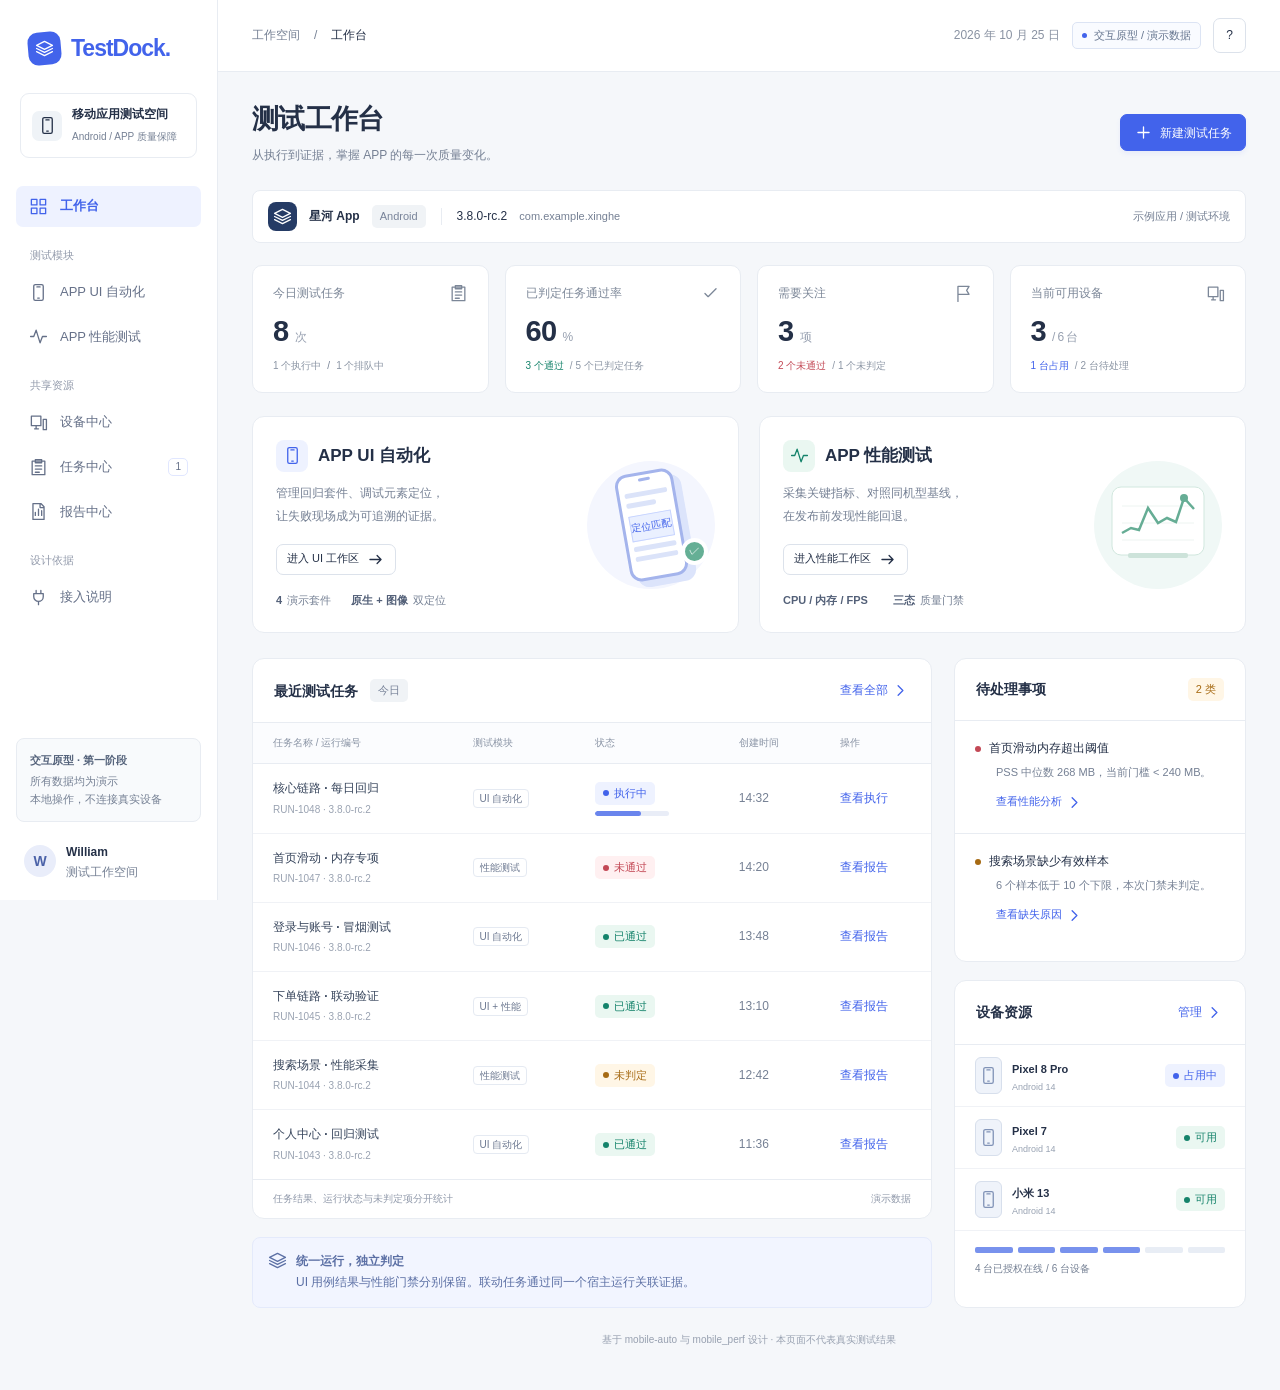
==== docs/platform-prototype/index.html @ ad43e13d "docs: docs/ 目录入库——接入指南/PRD/离线清单/验证记录随库交付 内网克隆此前看不到 docs/integration.md,README 引用断链;翻转 2026-10-24 的本地" ====
<!doctype html>
<html lang="zh-CN">
<head>
<meta charset="UTF-8">
<meta name="viewport" content="width=device-width, initial-scale=1">
<meta name="color-scheme" content="light">
<title>TestDock · APP 测试工作台</title>
<style>
:root{--bg:#f5f7fa;--paper:#fff;--ink:#243047;--muted:#758094;--line:#e8ecf2;--blue:#4263eb;--blue-light:#eef2ff;--green:#15836b;--green-light:#eaf7f1;--amber:#a66a13;--amber-light:#fff6e6;--red:#c34855;--red-light:#fff0f1;--radius:12px;--side:218px}
*{box-sizing:border-box}body{margin:0;background:var(--bg);color:var(--ink);font:14px/1.6 "Segoe UI","Microsoft YaHei",sans-serif;-webkit-font-smoothing:antialiased}button,input,select,textarea{font:inherit}button,a,input,select{touch-action:manipulation}button{cursor:pointer}button:disabled{cursor:not-allowed;opacity:.45}button,a,input,select,textarea{outline-offset:3px}button:focus-visible,a:focus-visible,input:focus-visible,select:focus-visible,textarea:focus-visible{outline:3px solid #93a6ff}button{color:inherit}a{color:var(--blue);text-decoration:none}a:hover{text-decoration:underline}h1,h2,h3,h4,p{margin:0}h1{font-size:27px;line-height:1.4;font-weight:650;letter-spacing:-.7px}h2{font-size:17px;font-weight:650}h3{font-size:15px;font-weight:650}small,.small{font-size:12px}.muted{color:var(--muted)}.mono,code,pre{font-family:Consolas,"Cascadia Code",monospace}.mono{font-size:12px}svg{flex-shrink:0;vertical-align:middle}.icon{width:19px;height:19px;fill:none;stroke:currentColor;stroke-width:1.65;stroke-linecap:round;stroke-linejoin:round}.flex{display:flex;align-items:center;gap:12px}.between{display:flex;align-items:center;justify-content:space-between;gap:16px}.stack{display:grid;gap:18px}.grow{flex:1;min-width:0}.nowrap{white-space:nowrap}.wrap{flex-wrap:wrap}.mb{margin-bottom:20px}.mt{margin-top:20px}.hidden{display:none!important}.text-blue{color:var(--blue)}.text-green{color:var(--green)}.text-red{color:var(--red)}.text-amber{color:var(--amber)}
.sidebar{position:fixed;inset:0 auto 0 0;width:var(--side);background:#fff;border-right:1px solid var(--line);display:flex;flex-direction:column;padding:30px 16px 18px;z-index:20}.brand{display:flex;align-items:center;gap:10px;padding:0 12px 26px;font-size:23px;font-weight:750;letter-spacing:-1px}.brand-mark{width:33px;height:33px;background:var(--blue);border-radius:10px;color:#fff;display:grid;place-items:center;transform:rotate(-5deg)}.brand-mark svg{transform:rotate(5deg)}.workspace{border:1px solid var(--line);border-radius:9px;padding:11px;margin:0 4px 28px;display:flex;gap:10px;align-items:center}.workspace-icon{width:30px;height:30px;border-radius:7px;background:#eff3f7;display:grid;place-items:center}.workspace strong{font-size:12px;display:block}.workspace small{font-size:10px;color:var(--muted)}.nav-label{padding:0 14px;margin:20px 0 7px;color:#929aab;font-size:11px}.nav-link{width:100%;padding:10px 13px;border:0;background:none;text-decoration:none;display:flex;align-items:center;gap:12px;border-radius:7px;margin-bottom:4px;color:#657088;font-size:13px;text-align:left}.nav-link:hover{background:#f5f7fb;text-decoration:none}.nav-link.active{color:var(--blue);background:var(--blue-light);font-weight:650}.nav-link .nav-count{margin-left:auto;background:white;border:1px solid #e1e7ff;border-radius:5px;padding:0 6px;font-size:10px}.sidebar-foot{margin-top:auto;padding-top:24px}.scope-note{padding:13px;background:#f8fafc;border:1px solid var(--line);border-radius:8px;font-size:11px;color:var(--muted)}.scope-note strong{display:block;color:#56647c;margin-bottom:4px}.profile{display:flex;gap:10px;align-items:center;padding:18px 8px 0}.avatar{width:32px;height:32px;border-radius:50%;background:#e9edfa;display:grid;place-items:center;color:#4b62a8;font-weight:600}.profile strong{font-size:12px}
.app{margin-left:var(--side)}.topbar{height:72px;background:rgba(255,255,255,.97);border-bottom:1px solid var(--line);display:flex;align-items:center;justify-content:space-between;padding:0 34px;gap:16px}.breadcrumb{font-size:12px;display:flex;align-items:center;gap:14px;color:var(--muted)}.breadcrumb strong{color:var(--ink);font-weight:500}.prototype-tag{display:inline-flex;align-items:center;gap:7px;border:1px solid #dce4f4;color:#65758f;background:#f9fbff;border-radius:5px;padding:4px 9px;font-size:11px;white-space:nowrap}.prototype-tag i{height:5px;width:5px;background:var(--blue);border-radius:50%}.topbar-date{font-size:12px;color:#8992a2}.main{max-width:1630px;margin:auto;padding:29px 34px 42px}.page-heading{margin-bottom:25px;display:flex;align-items:center;justify-content:space-between;gap:20px}.page-heading p{color:var(--muted);font-size:12px;margin-top:7px}.btn{border:1px solid #dce2eb;background:#fff;border-radius:7px;padding:8px 13px;display:inline-flex;align-items:center;justify-content:center;gap:7px;line-height:1.4;font-size:12px;min-height:35px;white-space:nowrap}.btn:hover:not(:disabled){border-color:#a7b6d0;background:#fafbfe}.btn.primary{background:var(--blue);color:#fff;border-color:var(--blue);box-shadow:0 3px 5px #4263eb12}.btn.primary:hover{background:#3455d8}.btn.soft{background:var(--blue-light);border-color:transparent;color:var(--blue)}.btn.danger{color:var(--red);border-color:#efc9ce}.btn.small{padding:5px 10px;min-height:29px;font-size:11px}.btn.icon-only{width:33px;padding:6px}.link-btn{background:none;border:0;padding:3px 0;color:var(--blue);font-size:12px;cursor:pointer}.link-btn:hover{text-decoration:underline}.panel{background:white;border:1px solid var(--line);border-radius:var(--radius);min-width:0}.panel-pad{padding:22px}.panel-head{padding:19px 21px;display:flex;align-items:center;justify-content:space-between;gap:14px;border-bottom:1px solid var(--line)}.panel-head h2{font-size:14px}.badge{display:inline-flex;align-items:center;gap:5px;padding:3px 8px;border-radius:5px;white-space:nowrap;font-size:11px;line-height:1.55;font-weight:500}.badge.green{background:var(--green-light);color:var(--green)}.badge.red{background:var(--red-light);color:var(--red)}.badge.blue{background:var(--blue-light);color:var(--blue)}.badge.amber{background:var(--amber-light);color:var(--amber)}.badge.gray{background:#f0f3f6;color:#788399}.dot{height:6px;width:6px;border-radius:50%;background:currentColor;display:inline-block}.context-strip{display:flex;align-items:center;gap:12px;padding:11px 15px;background:white;border:1px solid var(--line);border-radius:8px;margin-bottom:22px;font-size:12px}.app-icon{width:29px;height:29px;border-radius:8px;background:#253b65;color:#fff;display:grid;place-items:center}.divider{height:17px;width:1px;background:var(--line);margin:0 3px}.context-strip .muted{font-size:11px}.stats{display:grid;grid-template-columns:repeat(4,1fr);gap:16px;margin-bottom:23px}.stat{padding:18px 20px;background:white;border:1px solid var(--line);border-radius:10px}.stat-label{font-size:12px;color:#7c8798;display:flex;align-items:center;justify-content:space-between;gap:10px}.stat-number{font-size:29px;font-weight:650;letter-spacing:-.6px;line-height:1.2;margin:11px 0 9px;font-variant-numeric:tabular-nums}.stat-number span{font-size:12px;font-weight:400;color:#97a0b0;margin-left:6px}.stat-foot{font-size:10px;color:#8b95a4;display:flex;align-items:center;gap:6px}.modules{display:grid;grid-template-columns:1fr 1fr;gap:20px;margin-bottom:25px}.module{padding:23px;display:flex;align-items:center;position:relative;overflow:hidden;gap:20px}.module-copy{flex:1;min-width:0}.module-title{display:flex;align-items:center;gap:10px;margin-bottom:10px}.module-title h2{font-size:17px}.module-title .module-icon{display:grid;place-items:center;width:32px;height:32px;border-radius:8px;color:var(--blue);background:var(--blue-light)}.module.perf .module-icon{color:var(--green);background:var(--green-light)}.module p{font-size:12px;color:var(--muted);line-height:1.9;margin-bottom:16px;max-width:290px}.module-facts{display:flex;align-items:center;gap:20px;font-size:11px;color:var(--muted);margin-top:17px}.module-facts b{font-weight:600;color:#536078;margin-right:5px}.module-visual{width:128px;height:128px;position:relative;background:#f4f6fe;border-radius:50%;display:grid;place-items:center;flex-shrink:0}.perf .module-visual{background:#f0f8f6}.mini-phone{width:59px;height:108px;background:#fff;border:3px solid #a4b4ec;border-radius:12px;padding:11px 5px 5px;transform:rotate(-10deg);position:relative;box-shadow:7px 7px 0 #dce4fb}.mini-phone:before{content:"";position:absolute;top:3px;left:21px;width:12px;height:3px;border-radius:2px;background:#a4b4ec}.mini-line{height:5px;background:#dbe3f9;margin:5px 0;border-radius:2px}.mini-block{height:26px;background:#eaf0ff;border:1px solid #c7d4ff;margin-top:8px;display:grid;place-items:center;color:var(--blue);font-size:10px}.visual-check{position:absolute;right:7px;bottom:24px;width:27px;height:27px;border:4px solid #fff;border-radius:50%;background:#65af95;color:white;font-size:11px;display:grid;place-items:center}.content-grid{display:grid;grid-template-columns:minmax(0,1fr) 292px;gap:22px}.task-table{width:100%;border-collapse:collapse;font-size:12px}.table-wrap{overflow-x:auto}.task-table th{text-align:left;color:#8a94a5;font-size:10px;font-weight:500;background:#fbfcfe;padding:12px 20px;border-bottom:1px solid var(--line);white-space:nowrap}.task-table td{padding:15px 20px;border-bottom:1px solid #f0f2f6;white-space:nowrap}.task-table tr:last-child td{border-bottom:0}.task-table tbody tr:hover{background:#fafbff}.task-name{font-size:12px;color:#36445b;font-weight:550;text-align:left;background:none;border:0;padding:0;cursor:pointer}.task-name:hover{color:var(--blue)}.task-sub{font-size:10px;color:#99a2b1;margin-top:3px}.module-pill{font-size:10px;color:#6c7890;border:1px solid #e5eaf2;padding:3px 6px;border-radius:4px;background:#fff}.table-footer{padding:11px 20px;border-top:1px solid var(--line);color:#9099aa;font-size:10px;display:flex;justify-content:space-between;align-items:center}.notice{padding:13px 15px;border-radius:8px;background:var(--amber-light);color:#87621f;font-size:12px;line-height:1.8;border:1px solid #f2e7cd;display:flex;gap:9px;align-items:flex-start}.notice.blue{background:#f2f5ff;color:#5c70a5;border-color:#e4eafb}.notice.green{background:var(--green-light);color:var(--green);border-color:#d8eee3}.notice.red{background:var(--red-light);color:var(--red);border-color:#f6d7dc}.attention{padding:18px 20px}.attention+.attention{border-top:1px solid var(--line)}.attention-title{font-size:12px;font-weight:550;display:flex;align-items:center;gap:8px;margin-bottom:5px}.attention p{font-size:11px;color:var(--muted);line-height:1.8;padding-left:21px}.attention .link-btn{margin-left:21px;font-size:11px;margin-top:7px}.device-row{display:flex;align-items:center;gap:10px;padding:12px 20px;border-bottom:1px solid #f0f2f6}.device-row:last-child{border:0}.device-thumb{width:27px;height:37px;background:#eff3fa;border:1px solid #d7dfec;border-radius:6px;display:grid;place-items:center;color:#8193b7}.device-row strong{font-size:11px}.device-row small{font-size:9px;display:block;color:#99a3b3}.tiny-bar{display:flex;gap:5px;margin-top:16px}.tiny-bar i{flex:1;height:6px;background:#e8edf5;border-radius:2px}.tiny-bar i.on{background:#7892ed}.section-note{font-size:10px;color:#97a0b0;text-align:center;margin-top:24px}.tabs{display:flex;gap:26px;border-bottom:1px solid #dfe5ee;margin-bottom:23px;overflow-x:auto}.tab{border:0;background:none;padding:0 1px 12px;color:#7e899b;font-size:13px;white-space:nowrap;border-bottom:2px solid transparent}.tab.active{color:var(--blue);border-bottom-color:var(--blue);font-weight:600}.toolbar{display:flex;align-items:center;gap:10px;margin-bottom:18px;flex-wrap:wrap}.search{position:relative;min-width:190px}.search svg{position:absolute;left:11px;top:10px;width:15px;height:15px;color:#95a0b2}.search input{padding-left:34px;min-height:35px;width:100%}input,select,textarea{border:1px solid #dce3ed;background:white;border-radius:6px;padding:8px 10px;color:#40506a;font-size:12px;max-width:100%}select{padding-right:27px}input::placeholder{color:#a2aabb}.toolbar .spacer{flex:1}.empty{padding:45px 20px;text-align:center;color:#8a95a7;font-size:13px}.empty .icon{width:30px;height:30px;margin-bottom:12px;color:#bcc6d7}.empty strong{display:block;color:#63718b;margin-bottom:6px}.progress{height:5px;border-radius:5px;background:#e9edf7;overflow:hidden}.progress span{display:block;height:100%;background:#6a85ed;border-radius:5px}.resource-grid{display:grid;grid-template-columns:repeat(3,minmax(0,1fr));gap:20px}.resource-card{padding:21px}.device-art{height:118px;display:flex;justify-content:center;align-items:center;background:#f8faff;border-radius:8px;margin:17px 0}.device-art .mini-phone{transform:none;width:49px;height:89px;box-shadow:4px 4px 0 #e2e8f5}.kv{display:grid;grid-template-columns:90px minmax(0,1fr);gap:10px;font-size:12px}.kv dt{color:#8c96a7}.kv dd{margin:0;overflow-wrap:anywhere}.resource-actions{display:flex;justify-content:space-between;align-items:center;padding-top:17px;margin-top:18px;border-top:1px solid var(--line)}.code-block{background:#f6f8fc;border:1px solid #e5eaf3;border-radius:7px;padding:16px;color:#516383;font-size:11px;line-height:1.85;white-space:pre-wrap;word-break:break-word;margin:12px 0}
.inspector{display:grid;grid-template-columns:280px minmax(210px,1fr) minmax(260px,1.1fr);gap:18px;align-items:start}.phone-panel{padding:16px;background:#eef2f8;border-radius:12px;border:1px solid #dfe6f0}.phone{width:226px;margin:15px auto;border:6px solid #26354e;border-radius:29px;background:white;box-shadow:0 12px 25px #1c305b15;overflow:hidden;position:relative;min-height:438px}.phone-top{font-size:9px;display:flex;justify-content:space-between;padding:10px 15px;color:#3c4c64}.phone-camera{width:36px;height:9px;border-radius:7px;background:#26354e;position:absolute;left:89px;top:5px}.phone-app{padding:17px 15px 12px}.phone-logo{font-size:20px;font-weight:700;color:#4565ba;letter-spacing:-1px;margin-bottom:6px}.phone p{font-size:9px;color:#8b94a8}.phone-banner{height:97px;border-radius:9px;background:#eef2fb;padding:17px 12px;margin:17px 0;color:#5572ba;position:relative;overflow:hidden}.phone-banner:after{content:"✦";font-size:86px;color:#cbd7f7;position:absolute;right:5px;top:-16px;transform:rotate(14deg)}.phone-banner b{display:block;font-size:15px;position:relative;z-index:1}.phone-product{display:flex;gap:9px;padding:10px 0;border-bottom:1px solid #edf0f5;align-items:center}.phone-product-icon{width:39px;height:39px;background:#f2f1ee;border-radius:6px;display:grid;place-items:center;font-size:20px;color:#b1a58a}.phone-product:nth-child(2) .phone-product-icon{background:#edf4f0;color:#7caa99}.phone-product strong{font-size:10px}.phone-product small{display:block;font-size:9px;color:#7f8ca0}.phone-cta{margin-top:16px;background:#4667db;color:#fff;border:2px solid transparent;border-radius:5px;width:100%;padding:7px;font-size:11px}.phone-cta.selected{outline:2px dashed #ec9b23;outline-offset:3px}.phone-nav{display:flex;justify-content:space-around;font-size:9px;padding:15px 0 4px;color:#9aa4b6}.phone-bottom{height:4px;width:62px;background:#29364b;border-radius:4px;margin:8px auto}.tree{padding:14px 12px;font-family:Consolas,monospace;font-size:10px}.tree-row{padding:8px 8px;border-radius:5px;white-space:nowrap;border:0;background:none;width:100%;text-align:left;color:#7687a2}.tree-row.selected{background:#edf1ff;color:var(--blue)}.tree-row.level1{padding-left:20px}.tree-row.level2{padding-left:34px}.tree-row:disabled{opacity:.5}.attribute-list{padding:17px}.attribute{display:flex;justify-content:space-between;gap:16px;padding:7px 0;border-bottom:1px solid #f2f4f8;font-size:11px}.attribute span:first-child{color:var(--muted)}.locator-option{border:1px solid #e2e8f3;border-radius:7px;padding:10px 12px;margin:10px 0;font-size:11px}.locator-option.active{background:#f7f9ff;border-color:#b4c2fc}.locator-option code{font-size:10px;display:block;margin-top:5px;overflow-wrap:anywhere}.metric-grid{display:grid;grid-template-columns:repeat(4,1fr);gap:14px;margin-bottom:20px}.metric-card{padding:17px;text-align:left;background:white;border:1px solid var(--line);border-radius:10px}.metric-card.active{border-color:#95a7f3;box-shadow:inset 0 2px 0 var(--blue)}.metric-card .value{font-size:25px;font-weight:600;display:block;margin:8px 0}.metric-card .value small{font-size:11px;color:var(--muted);font-weight:400}.metric-card .metric-change{font-size:10px}.chart{padding:20px 21px 12px}.chart svg{width:100%;height:auto;display:block;overflow:visible}.chart text{fill:#99a4b5;font:11px "Segoe UI","Microsoft YaHei",sans-serif}.legend{display:flex;align-items:center;gap:18px;font-size:11px;color:#8590a3}.legend i{display:inline-block;width:13px;height:3px;background:var(--blue);margin-right:6px;vertical-align:middle;border-radius:1px}.legend i.baseline{background:#9cb4a9}.chart-caption{display:flex;justify-content:space-between;gap:12px;font-size:10px;color:#929daf;padding:0 10px 10px}.report-summary{display:flex;gap:24px;align-items:center;padding:22px}.verdict-circle{width:58px;height:58px;display:grid;place-items:center;border-radius:50%;background:var(--red-light);color:var(--red);flex-shrink:0}.verdict-circle .icon{width:26px;height:26px}.report-tabs{margin:0 22px}.evidence-layout{display:grid;grid-template-columns:230px 1fr;gap:22px}.evidence-shot{background:#eff2f8;padding:10px;border-radius:8px}.evidence-shot .phone{transform:scale(.78);transform-origin:top left;margin:5px 0 -90px 4px}.timeline{padding-left:22px;border-left:1px solid #e0e6f0;margin:20px 9px}.timeline-item{position:relative;margin:0 0 22px}.timeline-item:before{content:"";position:absolute;left:-27px;top:6px;width:8px;height:8px;border:2px solid white;border-radius:50%;background:#9badca;box-shadow:0 0 0 1px #d9e1ee}.timeline-item.done:before{background:var(--green)}.timeline-item.error:before{background:var(--red)}.timeline-item p{font-size:12px}.timeline-item small{font-size:10px;color:var(--muted)}.integration-grid{display:grid;grid-template-columns:1fr 1fr;gap:20px}.source-list{padding:0;list-style:none;margin:0}.source-list li{padding:14px 0;border-bottom:1px solid var(--line);font-size:12px}.source-list li:last-child{border:0}.source-list p{font-size:11px;color:var(--muted);margin-top:5px;line-height:1.8}.cap-row{display:flex;gap:18px;padding:13px 0;border-bottom:1px solid var(--line);font-size:12px}.cap-row:last-child{border:0}.cap-row span:first-child{width:120px;flex-shrink:0;color:#64718a}.cap-row p{color:#8c96a7;font-size:11px;margin-top:5px}.flow-box{display:flex;align-items:center;justify-content:center;gap:12px;padding:22px;flex-wrap:wrap;background:#f8faff;border-radius:8px;font-size:12px}.flow-node{background:white;border:1px solid #dce4f1;border-radius:7px;padding:12px 18px}
dialog{padding:0;border:0;border-radius:14px;box-shadow:0 25px 100px #20345535;width:min(700px,calc(100vw - 32px));max-height:90vh;color:var(--ink);background:white}dialog::backdrop{background:#25324f66;backdrop-filter:blur(3px)}dialog.drawer{margin:0 0 0 auto;width:min(570px,100vw);height:100dvh;max-height:100dvh;border-radius:0}.dialog-head{padding:22px 25px 17px;border-bottom:1px solid var(--line);display:flex;align-items:center;justify-content:space-between;gap:14px}.dialog-head p{font-size:11px;color:var(--muted);margin-top:4px}.dialog-body{padding:24px;max-height:65vh;overflow-y:auto}.drawer .dialog-body{max-height:calc(100dvh - 185px)}.dialog-foot{padding:16px 24px;border-top:1px solid var(--line);display:flex;justify-content:flex-end;align-items:center;gap:10px;background:#fbfcfe}.dialog-foot .foot-hint{margin-right:auto;color:#909bac;font-size:10px}.wizard-steps{display:flex;gap:28px;margin-bottom:24px}.wizard-step{display:flex;align-items:center;gap:7px;font-size:12px;color:#9aa4b5}.wizard-step b{width:24px;height:24px;background:#f1f4f9;border-radius:50%;display:grid;place-items:center;font-size:11px}.wizard-step.active{color:var(--blue)}.wizard-step.active b{color:#fff;background:var(--blue)}.module-options{display:grid;grid-template-columns:repeat(3,1fr);gap:12px;margin-bottom:22px}.module-option{border:1px solid #e1e6ef;padding:14px 10px;border-radius:9px;text-align:left;background:white;font-size:12px}.module-option strong{display:block;margin:9px 0 5px;font-weight:600}.module-option p{font-size:10px;color:var(--muted);line-height:1.7}.module-option.active{border-color:#96a8f3;background:#f7f9ff;color:var(--blue)}.form-grid{display:grid;grid-template-columns:1fr 1fr;gap:17px}.field{display:flex;flex-direction:column;gap:7px;font-size:12px}.field.full{grid-column:1/-1}.field span{color:#63718b}.field small{font-size:10px;color:#909bac}.check-list{display:flex;gap:12px;flex-wrap:wrap;font-size:12px}.check-list label{display:flex;align-items:center;gap:5px;border:1px solid var(--line);border-radius:6px;padding:8px 10px}.check-list input{accent-color:var(--blue)}.device-choice{padding:12px 14px;border:1px solid var(--line);border-radius:7px;display:flex;align-items:center;gap:10px;font-size:12px;margin:9px 0}.device-choice:has(input:checked){border-color:#a5b5f7;background:#f7f9ff}.device-choice input{accent-color:var(--blue)}.error-text{font-size:12px;color:var(--red);margin-top:14px;min-height:19px}.summary-block{padding:15px 17px;background:#f8faff;border:1px solid #e6ebf5;border-radius:8px;margin-bottom:16px}.summary-block .kv{margin:0;grid-template-columns:105px 1fr}.toast{position:fixed;left:calc(50% + 80px);bottom:28px;transform:translateX(-50%);background:#26354d;color:white;border-radius:9px;padding:11px 18px;box-shadow:0 8px 24px #20304a26;font-size:12px;z-index:100;max-width:calc(100vw - 32px);display:none}.toast.show{display:block}.report-card{padding:20px}.report-card h3{margin:15px 0 7px}.report-card p{font-size:11px;color:var(--muted)}.report-card footer{display:flex;justify-content:space-between;align-items:center;border-top:1px solid var(--line);padding-top:15px;margin-top:18px}.menu-toggle{display:none}.threshold-grid{display:grid;grid-template-columns:1fr 80px 100px 100px;gap:12px;align-items:center;padding:12px 0;border-bottom:1px solid var(--line);font-size:12px}.threshold-grid input,.threshold-grid select{width:100%}.threshold-grid code{font-size:10px;color:#92a0b5}.check-outcome{font-size:12px;padding:15px 0}.pill-tabs{display:flex;gap:4px;background:#edf1f7;padding:3px;border-radius:7px}.pill-tabs button{border:0;background:none;color:#7a869b;font-size:11px;border-radius:5px;padding:5px 12px}.pill-tabs button.active{background:white;color:#485b80;box-shadow:0 1px 3px #21345810}.sidebar-overlay{display:none}
@media(min-width:1500px){.main{padding-left:42px;padding-right:42px}.module{padding:27px}.content-grid{grid-template-columns:minmax(0,1fr) 325px}.task-table td{padding-top:18px;padding-bottom:18px}}
@media(max-width:1200px){:root{--side:190px}.sidebar{padding-left:11px;padding-right:11px}.main{padding:25px 24px}.topbar{padding:0 24px}.content-grid{grid-template-columns:minmax(0,1fr) 260px;gap:16px}.module-visual{width:93px;height:105px}.module{padding:20px;gap:12px}.module-facts{gap:12px}.task-table td,.task-table th{padding-left:14px;padding-right:14px}.inspector{grid-template-columns:260px 1fr}.inspector>section:last-child{grid-column:1/-1}.resource-grid{grid-template-columns:repeat(2,1fr)}}
@media(max-width:1000px){.content-grid{grid-template-columns:1fr}.content-grid>.stack{display:grid;grid-template-columns:1fr 1fr}.modules{gap:14px}.module-visual{display:none}.stats{gap:10px}.stat{padding:15px}.stat-label{font-size:11px}.metric-grid{grid-template-columns:repeat(2,1fr)}.integration-grid{grid-template-columns:1fr}.topbar-date{display:none}}
@media(max-width:760px){:root{--side:0px}.sidebar{width:220px;transform:translateX(-100%);transition:transform .15s}.sidebar.open{transform:translateX(0)}.sidebar-overlay.open{display:block;position:fixed;inset:0;background:#22335555;z-index:19}.menu-toggle{display:inline-flex}.topbar{height:60px;padding:0 17px}.main{padding:21px 17px}.breadcrumb{gap:8px}.breadcrumb>span{display:none}.page-heading{align-items:flex-start;margin-bottom:20px}.page-heading .actions{flex-wrap:wrap;justify-content:flex-end;gap:7px}h1{font-size:22px}.page-heading p{font-size:11px}.stats{grid-template-columns:1fr 1fr}.stat-number{font-size:26px}.modules{grid-template-columns:1fr}.module-visual{display:grid;width:105px}.content-grid>.stack{grid-template-columns:1fr}.context-strip{flex-wrap:wrap;gap:8px}.context-strip .package{display:none}.resource-grid{grid-template-columns:1fr 1fr;gap:12px}.resource-card{padding:15px}.inspector{grid-template-columns:1fr}.inspector>section:last-child{grid-column:auto}.phone-panel{max-width:100%}.toolbar .search{width:100%}.form-grid{grid-template-columns:1fr}.module-options{gap:7px}.module-option{padding:10px 8px}.dialog-body{padding:18px}.dialog-head{padding:18px}.dialog-foot{padding:15px}.wizard-steps{gap:14px}.wizard-step{font-size:11px}.evidence-layout{grid-template-columns:1fr}.evidence-shot{max-width:230px}.toast{left:50%}.threshold-grid{grid-template-columns:minmax(90px,1fr) 60px 65px 70px;gap:7px}.threshold-grid input,.threshold-grid select{padding:6px 4px}.section-note{font-size:9px}}
@media(max-width:430px){.resource-grid{grid-template-columns:1fr}.topbar .prototype-tag{font-size:9px;padding:4px 6px}.module-visual{display:none}.page-heading{flex-direction:column;gap:12px}.page-heading .actions{justify-content:flex-start}.metric-card{padding:14px}.metric-card .value{font-size:23px}}
@media(max-width:760px){.sidebar{visibility:hidden}.sidebar.open{visibility:visible}}
@media(prefers-reduced-motion:reduce){*{transition:none!important;animation:none!important;scroll-behavior:auto!important}}
</style>
</head>
<body>
<div class="sidebar-overlay" id="sidebar-overlay"></div>
<aside class="sidebar" id="sidebar" aria-label="平台导航">
  <a href="#overview" class="brand" aria-label="TestDock 工作台"><span class="brand-mark" id="brand-icon"></span><span>TestDock<span style="color:#4263eb">.</span></span></a>
  <div class="workspace"><span class="workspace-icon" id="workspace-icon"></span><div><strong>移动应用测试空间</strong><small>Android / APP 质量保障</small></div></div>
  <nav id="navigation"></nav>
  <div class="sidebar-foot"><div class="scope-note"><strong>交互原型 · 第一阶段</strong>所有数据均为演示<br>本地操作，不连接真实设备</div><div class="profile"><span class="avatar">W</span><div><strong>William</strong><div class="muted small">测试工作空间</div></div></div></div>
</aside>
<div class="app">
  <header class="topbar"><div class="flex"><button class="btn icon-only menu-toggle" id="menu-toggle" aria-label="打开导航"></button><div class="breadcrumb"><span>工作空间</span><span>/</span><strong id="breadcrumb">工作台</strong></div></div><div class="flex"><span class="topbar-date">2026 年 10 月 25 日</span><span class="prototype-tag"><i></i>交互原型 / 演示数据</span><button class="btn icon-only" data-action="help" aria-label="原型使用说明">?</button></div></header>
  <main class="main" id="main"></main>
</div>
<dialog id="modal" aria-labelledby="modal-title"></dialog>
<dialog id="drawer" class="drawer" aria-labelledby="drawer-title"></dialog>
<div class="toast" role="status" aria-live="polite" id="toast"></div>
<noscript><p style="padding:40px">此交互原型需要启用 JavaScript，所有操作均在本地浏览器内完成。</p></noscript>
<script>

'use strict';
const $=(s,r=document)=>r.querySelector(s), $$=(s,r=document)=>Array.from(r.querySelectorAll(s));
const esc=v=>String(v??'').replace(/[&<>"']/g,c=>({'&':'&amp;','<':'&lt;','>':'&gt;','"':'&quot;',"'":'&#39;'}[c]));
const paths={grid:'M3 3h7v7H3z M14 3h7v7h-7z M3 14h7v7H3z M14 14h7v7h-7z',phone:'M8 2h8a2 2 0 0 1 2 2v16a2 2 0 0 1-2 2H8a2 2 0 0 1-2-2V4a2 2 0 0 1 2-2z M10 5h4 M11 19h2',pulse:'M2 12h4l3-8 5 16 3-8h5',devices:'M3 4h12v12H3z M7 20h5 M9 16v4 M18 8h4v13h-4z',tasks:'M8 4h12v17H4V4h4 M8 2h8v4H8z M8 10h8 M8 14h8 M8 18h5',report:'M5 2h10l4 4v16H5z M14 2v5h5 M8 17v-4 M12 17V9 M16 17v-6',plug:'M9 3v4 M15 3v4 M6 7h12v4a6 6 0 0 1-12 0z M12 17v4',plus:'M12 5v14 M5 12h14',arrow:'M5 12h14 M14 7l5 5-5 5',search:'M10 17a7 7 0 1 0 0-14 7 7 0 0 0 0 14z M15 15l6 6',play:'m8 4 12 8-12 8z',check:'m5 12 4 4L19 6',alert:'m12 3 10 18H2z M12 9v4 M12 17v1',close:'m6 6 12 12 M18 6 6 18',clock:'M12 22a10 10 0 1 0 0-20 10 10 0 0 0 0 20z M12 6v6l4 2',box:'m12 2 9 5v10l-9 5-9-5V7z M3 7l9 5 9-5 M12 12v10',chevron:'m9 6 6 6-6 6',download:'M12 3v12 M7 10l5 5 5-5 M4 16v5h16v-5',code:'m8 7-5 5 5 5 M16 7l5 5-5 5 M14 4l-4 16',image:'M3 3h18v18H3z M3 16l6-6 5 5 3-3 4 4 M15 7h.01',freeze:'M8 4H4v4 M16 4h4v4 M4 16v4h4 M20 16v4h-4 M9 9h6v6H9z',menu:'M4 6h16 M4 12h16 M4 18h16',back:'m10 6-6 6 6 6 M4 12h16',layers:'m12 3 10 5-10 5L2 8z M2 12l10 5 10-5 M2 16l10 5 10-5',copy:'M9 9h12v12H9z M15 9V3H3v12h6',flag:'M5 22V3 M5 3h14l-3 5 3 5H5'};
const icon=(name,cls='')=>`<svg class="icon ${cls}" viewBox="0 0 24 24" aria-hidden="true"><path d="${paths[name]||paths.box}"/></svg>`;
const statusMap={passed:['green','已通过'],failed:['red','未通过'],not_tested:['amber','未判定'],running:['blue','执行中'],queued:['gray','排队中'],cancelled:['gray','已取消'],idle:['green','可用'],busy:['blue','占用中'],offline:['gray','离线'],unauthorized:['amber','待授权']};
const badge=(status,label)=>`<span class="badge ${statusMap[status]?.[0]||status}"><i class="dot"></i>${esc(label||statusMap[status]?.[1]||status)}</span>`;
const moduleNames={ui:'UI 自动化',perf:'性能测试',joint:'UI + 性能'};
const devices=[
 {id:'d1',name:'Pixel 8 Pro',os:'Android 14',profile:'Pixel 8 Pro / Android 14',serial:'DEMO-P8-01',base:'idle',res:'1344 × 2992',host:'本地执行节点'},
 {id:'d2',name:'Pixel 7',os:'Android 14',profile:'Pixel 7 / Android 14',serial:'DEMO-P7-02',base:'idle',res:'1080 × 2400',host:'本地执行节点'},
 {id:'d3',name:'小米 13',os:'Android 14',profile:'Xiaomi 13 / Android 14',serial:'DEMO-MI-03',base:'idle',res:'1080 × 2400',host:'本地执行节点'},
 {id:'d4',name:'Galaxy S23',os:'Android 13',profile:'Galaxy S23 / Android 13',serial:'DEMO-S23-04',base:'idle',res:'1080 × 2340',host:'本地执行节点'},
 {id:'d5',name:'OPPO Reno 10',os:'Android 13',profile:'Reno 10 / Android 13',serial:'DEMO-OP-05',base:'unauthorized',res:'—',host:'本地执行节点'},
 {id:'d6',name:'Redmi Note 12',os:'Android 13',profile:'Note 12 / Android 13',serial:'DEMO-RD-06',base:'offline',res:'—',host:'本地执行节点'}
];
const seedTasks=[
 {id:'1048',name:'核心链路 · 每日回归',module:'ui',status:'running',device:'d1',suite:'核心链路回归',progress:63,time:'14:32',duration:180},
 {id:'1047',name:'首页滑动 · 内存专项',module:'perf',status:'failed',device:'d2',suite:'首页滑动场景',progress:100,time:'14:20',duration:180},
 {id:'1046',name:'登录与账号 · 冒烟测试',module:'ui',status:'passed',device:'d3',suite:'登录与账号',progress:100,time:'13:48',duration:180},
 {id:'1045',name:'下单链路 · 联动验证',module:'joint',status:'passed',device:'d3',suite:'下单链路',progress:100,time:'13:10',duration:180},
 {id:'1044',name:'搜索场景 · 性能采集',module:'perf',status:'not_tested',device:'d2',suite:'搜索场景',progress:100,time:'12:42',duration:6},
 {id:'1043',name:'个人中心 · 回归测试',module:'ui',status:'passed',device:'d1',suite:'个人中心',progress:100,time:'11:36',duration:180},
 {id:'1042',name:'下单链路 · 断言检查',module:'ui',status:'failed',device:'d1',suite:'下单链路',progress:100,time:'10:18',duration:180},
 {id:'1041',name:'商品详情 · 流畅度检查',module:'perf',status:'queued',device:'d2',suite:'商品详情',progress:0,time:'10:02',duration:180}
];
const storageKey='testdock.prototype.v1';
let persisted={};try{persisted=JSON.parse(localStorage.getItem(storageKey)||'{}')}catch{}
let tasks=Array.isArray(persisted.tasks)&&persisted.tasks.every(t=>t&&statusMap[t.status]&&moduleNames[t.module]&&devices.some(d=>d.id===t.device))?persisted.tasks:structuredClone(seedTasks);
let templates=Array.isArray(persisted.templates)?persisted.templates:[{name:'home/checkout',version:1,confidence:.9}];
let rules= persisted.rules&&['memory','cpu','fps'].every(k=>Number.isFinite(persisted.rules[k])) ? persisted.rules : {memory:240,cpu:35,fps:50,cpuLevel:'warn'};
let route='overview',uiTab='suites',perfTab='analysis',selectedMetric='memory',selectedRun='1047',baselineProfile='same',sampleMode='normal',inspectorDevice='d2',frozen=false,selectedNode='checkout',directControl=false,taskFilter='all',taskModule='all',taskQuery='',deviceFilter='all',reportFilter='all',reportQuery='',wizard=null,currentTask=null;
const metricData={memory:{name:'PSS 内存',key:'mem_pss_mb',unit:'MB',median:268,baseline:221,color:'#4263eb',min:160,max:340},cpu:{name:'应用进程 CPU',key:'cpu_process_pct',unit:'%',median:24.6,baseline:22.8,color:'#198a79',min:0,max:50},fps:{name:'帧率',key:'fps_frame',unit:'fps',median:58.2,baseline:59.1,color:'#9470ce',min:30,max:65},gpu:{name:'GPU 占用',key:'gpu_util_pct',unit:'%',median:null,baseline:null,color:'#91a0b8',min:0,max:100}};
const getDevice=id=>devices.find(d=>d.id===id)||devices[1];
const getTask=id=>tasks.find(t=>t.id===String(id));
const deviceState=d=>d.base==='idle'&&tasks.some(t=>t.status==='running'&&t.device===d.id)?'busy':d.base;
const taskHasPerf=t=>t.module!=='ui';
const isFinished=t=>['passed','failed','not_tested'].includes(t.status);
const count=(status)=>tasks.filter(t=>t.status===status).length;
function save(){try{localStorage.setItem(storageKey,JSON.stringify({tasks,templates,rules}))}catch{toast('浏览器未允许本地存储，本次演示仍可使用。')}}
let toastTimer;function toast(message){$('#toast').textContent=message;$('#toast').classList.add('show');clearTimeout(toastTimer);toastTimer=setTimeout(()=>$('#toast').classList.remove('show'),3400)}
const btn=(label,action,args='',kind='')=>`<button class="btn ${kind}" data-action="${action}" ${args}>${label}</button>`;
const heading=(title,desc,actions='')=>`<div class="page-heading"><div><h1>${title}</h1><p>${desc}</p></div><div class="flex actions">${actions}</div></div>`;
const tabs=(items,active,action)=>`<div class="tabs">${items.map(([id,title])=>`<button class="tab ${id===active?'active':''}" data-action="${action}" data-value="${id}" aria-pressed="${id===active}">${title}</button>`).join('')}</div>`;
const empty=(title,description)=>`<div class="empty">${icon('search')}<strong>${title}</strong>${description}</div>`;
function context(){return `<div class="context-strip"><span class="app-icon">${icon('layers')}</span><strong>星河 App</strong><span class="badge gray">Android</span><span class="divider"></span><span>3.8.0-rc.2</span><span class="muted package">com.example.xinghe</span><span class="grow"></span><span class="muted">示例应用 / 测试环境</span></div>`}
const navItems=[['overview','grid','工作台'],['ui','phone','APP UI 自动化'],['perf','pulse','APP 性能测试'],['devices','devices','设备中心'],['tasks','tasks','任务中心'],['reports','report','报告中心'],['integration','plug','接入说明']];
function navigation(){return navItems.map(([id,ic,title],i)=>`${i===1?'<div class="nav-label">测试模块</div>':i===3?'<div class="nav-label">共享资源</div>':i===6?'<div class="nav-label">设计依据</div>':''}<a class="nav-link ${route===id?'active':''}" href="#${id}" ${route===id?'aria-current="page"':''}>${icon(ic)}<span>${title}</span>${id==='tasks'&&count('running')?`<span class="nav-count">${count('running')}</span>`:''}</a>`).join('')}
function render(){route=navItems.some(n=>n[0]===location.hash.slice(1))?location.hash.slice(1):'overview';$('#navigation').innerHTML=navigation();$('#breadcrumb').textContent=navItems.find(n=>n[0]===route)[2];$('#main').innerHTML=({overview:overviewPage,ui:uiPage,perf:perfPage,devices:devicesPage,tasks:tasksPage,reports:reportsPage,integration:integrationPage})[route]();document.title=navItems.find(n=>n[0]===route)[2]+' · TestDock';$('#sidebar').classList.remove('open');$('#sidebar-overlay').classList.remove('open')}
function go(page){if(route===page)render();else location.hash=page}
function moduleVisual(perf=false){return perf?`<div class="module-visual"><svg width="104" height="89" viewBox="0 0 104 89" aria-hidden="true"><rect x="6" y="7" width="92" height="68" rx="9" fill="white" stroke="#d1e7de"/><path d="M16 26h72 M16 43h72 M16 60h72" stroke="#edf4f1"/><path d="m16 53 9-5 8 2 9-22 10 15 9-5 9 4 8-24 10 11" fill="none" stroke="#66ad95" stroke-width="2.5"/><circle cx="78" cy="18" r="4" fill="#66ad95"/><rect x="22" y="73" width="60" height="5" rx="2" fill="#cde3da"/></svg></div>`:`<div class="module-visual"><div class="mini-phone"><div class="mini-line"></div><div class="mini-line" style="width:70%"></div><div class="mini-block">定位匹配</div><div class="mini-line"></div><div class="mini-line"></div></div><div class="visual-check">✓</div></div>`}
function overviewPage(){
 const finished=count('passed')+count('failed'),rate=finished?Math.round(count('passed')/finished*100):0;
 const avail=devices.filter(d=>deviceState(d)==='idle').length;
 return heading('测试工作台','从执行到证据，掌握 APP 的每一次质量变化。',btn(icon('plus')+' 新建测试任务','new','','primary'))+context()+`
 <div class="stats">
 <div class="stat"><div class="stat-label">今日测试任务 ${icon('tasks')}</div><div class="stat-number">${tasks.length}<span>次</span></div><div class="stat-foot">${count('running')} 个执行中 <span class="muted">/</span> ${count('queued')} 个排队中</div></div>
 <div class="stat"><div class="stat-label">已判定任务通过率 ${icon('check')}</div><div class="stat-number">${rate}<span>%</span></div><div class="stat-foot"><span class="text-green">${count('passed')} 个通过</span> / ${finished} 个已判定任务</div></div>
 <div class="stat"><div class="stat-label">需要关注 ${icon('flag')}</div><div class="stat-number">${count('failed')+count('not_tested')}<span>项</span></div><div class="stat-foot"><span class="text-red">${count('failed')} 个未通过</span> / ${count('not_tested')} 个未判定</div></div>
 <div class="stat"><div class="stat-label">当前可用设备 ${icon('devices')}</div><div class="stat-number">${avail}<span>/ ${devices.length} 台</span></div><div class="stat-foot"><span class="text-blue">${devices.filter(d=>deviceState(d)==='busy').length} 台占用</span> / 2 台待处理</div></div>
 </div>
 <div class="modules">
 <section class="panel module"><div class="module-copy"><div class="module-title"><span class="module-icon">${icon('phone')}</span><h2>APP UI 自动化</h2></div><p>管理回归套件、调试元素定位，<br>让失败现场成为可追溯的证据。</p>${btn('进入 UI 工作区 '+icon('arrow'),'nav','data-page="ui"','small')}<div class="module-facts"><span><b>4</b>演示套件</span><span><b>原生 + 图像</b>双定位</span></div></div>${moduleVisual()}</section>
 <section class="panel module perf"><div class="module-copy"><div class="module-title"><span class="module-icon">${icon('pulse')}</span><h2>APP 性能测试</h2></div><p>采集关键指标、对照同机型基线，<br>在发布前发现性能回退。</p>${btn('进入性能工作区 '+icon('arrow'),'nav','data-page="perf"','small')}<div class="module-facts"><span><b>CPU / 内存 / FPS</b></span><span><b>三态</b>质量门禁</span></div></div>${moduleVisual(true)}</section>
 </div>
 <div class="content-grid"><div class="stack"><section class="panel"><div class="panel-head"><div class="flex"><h2>最近测试任务</h2><span class="badge gray">今日</span></div><button class="link-btn" data-action="nav" data-page="tasks">查看全部 ${icon('chevron')}</button></div>${taskTable(tasks.slice(0,6),false)}<div class="table-footer"><span>任务结果、运行状态与未判定项分开统计</span><span>演示数据</span></div></section>
 <div class="notice blue">${icon('layers')}<div><strong>统一运行，独立判定</strong><div class="small">UI 用例结果与性能门禁分别保留。联动任务通过同一个宿主运行关联证据。</div></div></div></div>
 <div class="stack"><section class="panel"><div class="panel-head"><h2>待处理事项</h2><span class="badge amber">2 类</span></div><div class="attention"><div class="attention-title"><span class="dot text-red"></span>首页滑动内存超出阈值</div><p>PSS 中位数 268 MB，当前门槛 &lt; 240 MB。</p><button class="link-btn" data-action="open-perf" data-id="1047">查看性能分析 ${icon('chevron')}</button></div><div class="attention"><div class="attention-title"><span class="dot text-amber"></span>搜索场景缺少有效样本</div><p>6 个样本低于 10 个下限，本次门禁未判定。</p><button class="link-btn" data-action="open-perf" data-id="1044">查看缺失原因 ${icon('chevron')}</button></div></section>
 <section class="panel"><div class="panel-head"><h2>设备资源</h2><button class="link-btn" data-action="nav" data-page="devices">管理 ${icon('chevron')}</button></div>${devices.slice(0,3).map(d=>`<div class="device-row"><span class="device-thumb">${icon('phone')}</span><div class="grow"><strong>${d.name}</strong><small>${d.os}</small></div>${badge(deviceState(d))}</div>`).join('')}<div style="padding:0 20px 15px"><div class="tiny-bar">${devices.map(d=>`<i class="${['idle','busy'].includes(deviceState(d))?'on':''}"></i>`).join('')}</div><div class="small muted" style="margin-top:8px;font-size:10px">4 台已授权在线 / 6 台设备</div></div></section></div></div>
 <div class="section-note">基于 mobile-auto 与 mobile_perf 设计 · 本页面不代表真实测试结果</div>`;
}
function taskTable(rows,full=true){if(!rows.length)return empty('没有匹配的任务','尝试其他关键词或筛选条件。');return `<div class="table-wrap"><table class="task-table"><thead><tr><th>任务名称 / 运行编号</th><th>测试模块</th><th>状态</th>${full?'<th>设备</th>':''}<th>创建时间</th><th>操作</th></tr></thead><tbody>${rows.map(t=>`<tr><td><button class="task-name" data-action="task" data-id="${esc(t.id)}">${esc(t.name)}</button><div class="task-sub">RUN-${esc(t.id)} · ${esc(t.build||'3.8.0-rc.2')}</div></td><td><span class="module-pill">${moduleNames[t.module]}</span></td><td>${badge(t.status)}${t.status==='running'?`<div class="progress" style="width:74px;margin-top:6px"><span style="width:${t.progress}%"></span></div>`:''}</td>${full?`<td>${esc(getDevice(t.device).name)}</td>`:''}<td class="muted">${esc(t.time)}</td><td><button class="link-btn" data-action="${isFinished(t)?'report':'task'}" data-id="${esc(t.id)}">${isFinished(t)?'查看报告':'查看执行'}</button></td></tr>`).join('')}</tbody></table></div>`}
function tasksPage(){return heading('任务中心','以一次运行串起测试配置、执行过程和结果证据。',btn(icon('plus')+' 新建测试任务','new','','primary'))+context()+`<div class="toolbar"><div class="search">${icon('search')}<input id="task-search" aria-label="搜索任务" placeholder="搜索任务名称或运行编号" value="${esc(taskQuery)}"></div><select id="task-module" aria-label="筛选测试模块"><option value="all">全部模块</option>${Object.entries(moduleNames).map(([k,v])=>`<option value="${k}" ${taskModule===k?'selected':''}>${v}</option>`).join('')}</select><select id="task-status" aria-label="筛选任务状态"><option value="all">全部状态</option>${['running','queued','passed','failed','not_tested','cancelled'].map(k=>`<option value="${k}" ${taskFilter===k?'selected':''}>${statusMap[k][1]}</option>`).join('')}</select><span class="spacer"></span><span class="small muted">演示任务会在当前浏览器保存</span></div><section class="panel" id="task-results">${filteredTasks()}</section>`}
function filteredTasks(){const rows=tasks.filter(t=>(taskModule==='all'||t.module===taskModule)&&(taskFilter==='all'||t.status===taskFilter)&&(t.name+'RUN-'+t.id).toLowerCase().includes(taskQuery.toLowerCase()));return taskTable(rows)+`<div class="table-footer">共 ${rows.length} 条任务 <span>执行过程由「推进演示」按钮控制</span></div>`}
const suites=[{name:'核心链路回归',count:12,desc:'启动、首页、搜索、商品详情',state:'passed'},{name:'登录与账号',count:6,desc:'登录态、验证码、账户信息',state:'passed'},{name:'下单链路',count:8,desc:'商品选择、购物袋、确认页',state:'failed'},{name:'个人中心',count:5,desc:'资料、设置、消息入口',state:'passed'}];
function uiPage(){return heading('APP UI 自动化','从现有 pytest 用例出发，连接设备调试与失败证据。',btn(icon('plus')+' 新建 UI 任务','new','data-module="ui"','primary'))+context()+tabs([['suites','测试套件'],['inspect','设备调试'],['templates','图像模板']],uiTab,'ui-tab')+(uiTab==='inspect'?inspectorPage():uiTab==='templates'?templatesPage():`<div class="notice blue mb">${icon('code')}<div>用例继续由 Python / pytest 维护。这里演示套件目录和执行入口；接入后由宿主同步用例元数据。</div></div><section class="panel"><div class="panel-head"><h2>测试套件</h2><span class="small muted">4 个演示套件 / 31 条示例用例</span></div><div class="table-wrap"><table class="task-table"><thead><tr><th>套件名称</th><th>覆盖范围</th><th>用例数</th><th>最近结果</th><th>操作</th></tr></thead><tbody>${suites.map((s,i)=>`<tr><td><button class="task-name" data-action="suite" data-index="${i}">${s.name}</button><div class="task-sub">pytest · 演示元数据</div></td><td class="muted">${s.desc}</td><td>${s.count}</td><td>${badge(s.state)}</td><td><button class="link-btn" data-action="run-suite" data-index="${i}">运行套件</button></td></tr>`).join('')}</tbody></table></div></section><div class="modules mt"><section class="panel panel-pad"><div class="module-title"><span class="module-icon">${icon('freeze')}</span><h2>在冻结快照中定位元素</h2></div><p class="muted small" style="margin:13px 0 18px">画面与 UI 树绑定同一次采集，定位验证会明确返回匹配结果。</p>${btn('打开设备调试','ui-tab','data-value="inspect"','small')}</section><section class="panel panel-pad"><div class="module-title"><span class="module-icon">${icon('report')}</span><h2>查看失败现场</h2></div><p class="muted small" style="margin:13px 0 18px">截图、UI 树与异常关联到一次运行，避免只看一条错误信息。</p>${btn('打开失败报告','report','data-id="1042"','small')}</section></div>`)}
function phoneMarkup(interactive=false){return `<div class="phone"><div class="phone-camera"></div><div class="phone-top"><b>14:32</b><span>▮▮▮  Wi-Fi  ▰</span></div><div class="phone-app"><div class="phone-logo">星河生活</div><p>把好物，带进日常。</p><div class="phone-banner"><b>发现生活的小美好</b><p style="margin-top:8px">本周精选 / 秋日上新</p></div><div class="phone-product"><div class="phone-product-icon">◒</div><div><strong>轻盈随行杯</strong><small>暖白 / 350 ml</small></div><span style="margin-left:auto;font-size:10px">¥ 89</span></div><div class="phone-product"><div class="phone-product-icon">▱</div><div><strong>城市漫游手提袋</strong><small>松石绿 / 日常款</small></div><span style="margin-left:auto;font-size:10px">¥ 59</span></div><button class="phone-cta ${interactive&&frozen&&selectedNode==='checkout'?'selected':''}" ${interactive?'data-action="pick-node" data-node="checkout"':'tabindex="-1" disabled'}>${interactive&&directControl?'进入确认页（演示）':'去结算'}</button><div class="phone-nav"><span>首页</span><span>分类</span><span style="color:#526fbd">购物袋</span><span>我的</span></div></div><div class="phone-bottom"></div></div>`}
function inspectorPage(){const d=getDevice(inspectorDevice),state=deviceState(d),ready=state==='idle';if(!ready)directControl=false;return `
 <div class="toolbar"><select id="inspect-device" aria-label="调试设备">${devices.filter(d=>['idle','busy'].includes(deviceState(d))).map(d=>`<option value="${d.id}" ${d.id===inspectorDevice?'selected':''}>${d.name} / ${d.os}</option>`).join('')}</select>${badge(state)}<span class="spacer"></span><label class="flex small"><input type="checkbox" id="direct-control" ${directControl?'checked':''} ${!ready||frozen?'disabled':''}> 直接控制（演示）</label>${btn(icon(frozen?'play':'freeze')+(frozen?' 恢复预览':' 采集检查'),'freeze','',frozen?'':'primary')}</div>
 ${!ready?`<div class="notice mb">${icon('alert')}<span>设备正在执行任务，当前仅可观察示意画面；采集与控制受到设备租约限制。</span></div>`:''}
 <div class="inspector"><section class="phone-panel"><div class="between"><span class="badge ${frozen?'amber':'blue'}">${frozen?'冻结快照':'预览示意'}</span><span class="small muted">非真实投屏</span></div>${phoneMarkup(true)}<div class="between small muted"><span>${frozen?'快照 SNAP-DEMO-01':'设备画面示意'}</span><span>${d.res}</span></div><div class="flex mt" style="justify-content:center">${btn('返回','phone-key','data-key="返回" '+(!directControl?'disabled':''),'small')}${btn('主屏','phone-key','data-key="主屏" '+(!directControl?'disabled':''),'small')}</div></section>
 <section class="panel"><div class="panel-head"><h2>UI 层级树</h2><span class="small muted">3 个节点示例</span></div><div class="tree"><div class="tree-row">⌄ android.widget.FrameLayout</div><div class="tree-row level1">⌄ android.widget.LinearLayout</div>${[['title','TextView · 星河生活'],['product','TextView · 轻盈随行杯'],['checkout','Button · 去结算']].map(([id,label])=>`<button class="tree-row level2 ${selectedNode===id&&frozen?'selected':''}" data-action="pick-node" data-node="${id}" ${!frozen?'disabled':''}>${label}</button>`).join('')}</div><div style="padding:17px;border-top:1px solid var(--line)" class="small muted">${frozen?'已绑定同一次冻结快照，点击节点查看定位描述。':'先点击「采集检查」，冻结画面与 UI 树。'}</div></section>
 <section class="panel"><div class="panel-head"><h2>元素与定位描述</h2><span class="badge gray">原生定位</span></div><div class="attribute-list">${frozen?nodeDetails():empty('等待拾取','冻结快照后，点击画面按钮或树节点。')}</div></section></div>`}
function nodeDetails(){const map={checkout:['去结算','checkout','android.widget.Button'],title:['星河生活','home_title','android.widget.TextView'],product:['轻盈随行杯','product_name','android.widget.TextView']},n=map[selectedNode];return `<div class="attribute"><span>text</span><span>${n[0]}</span></div><div class="attribute"><span>class</span><span class="mono">${n[2]}</span></div><div class="attribute"><span>clickable</span><span>${selectedNode==='checkout'?'true':'false'}</span></div><h3 style="margin:20px 0 10px;font-size:12px">定位候选</h3><div class="locator-option active"><div class="between"><b>resource-id</b><span class="badge green">优先候选</span></div><code>com.example.xinghe:id/${n[1]}</code></div><div class="locator-option"><div class="between"><b>text</b><span class="small text-amber">文案变动会失效</span></div><code>${n[0]}</code></div><pre class="code-block" id="locator-expression">${esc('Target(Locator.RESOURCE_ID, "com.example.xinghe:id/'+n[1]+'")')}</pre><div class="flex wrap">${btn('验证定位','validate-locator','','primary small')}${btn(icon('copy')+' 复制表达式','copy-locator','','small')}</div><p id="locator-result" class="small muted mt" role="status">验证当前演示快照中的节点匹配。</p>`}
function templatesPage(){return `<div class="notice blue mb">${icon('image')}图像定位复用现有不可变模板版本机制。原型只保存模板元数据，图片区域使用示意占位。</div><section class="panel"><div class="panel-head"><h2>图像模板库</h2>${btn(icon('plus')+' 新建模板演示','template-new','','small')}</div><div class="table-wrap"><table class="task-table"><thead><tr><th>逻辑名</th><th>模板版本</th><th>匹配阈值</th><th>来源</th><th>操作</th></tr></thead><tbody>${templates.map((t,i)=>`<tr><td class="mono">${esc(t.name)}</td><td>v${t.version}</td><td>${Number(t.confidence).toFixed(2)}</td><td class="muted">演示冻结快照</td><td><button class="link-btn" data-action="template-view" data-index="${i}">查看定位描述</button></td></tr>`).join('')}</tbody></table></div></section>`}
function devicesPage(){const rows=devices.filter(d=>deviceFilter==='all'||deviceState(d)===deviceFilter);return heading('设备中心','查看设备档案与占用，选择合适的 Android 测试环境。')+`<div class="toolbar"><select id="device-filter" aria-label="设备状态筛选"><option value="all">全部设备（6）</option>${['idle','busy','offline','unauthorized'].map(k=>`<option value="${k}" ${k===deviceFilter?'selected':''}>${statusMap[k][1]}</option>`).join('')}</select><span class="spacer"></span><span class="small muted">示例设备清单 · 无真实连接</span></div><div class="resource-grid">${rows.map(d=>{const s=deviceState(d),active=tasks.find(t=>t.device===d.id&&t.status==='running');return `<section class="panel resource-card"><div class="between"><h3>${d.name}</h3>${badge(s)}</div><div class="device-art"><div class="mini-phone"><div class="mini-line"></div><div class="mini-block">${s==='idle'?'可调试':s==='busy'?'只读预览':'未连接'}</div><div class="mini-line"></div></div></div><dl class="kv"><dt>系统</dt><dd>${d.os}</dd><dt>分辨率</dt><dd>${d.res}</dd><dt>设备编号</dt><dd class="mono">${d.serial}</dd><dt>当前任务</dt><dd>${active?`<button class="link-btn" data-action="task" data-id="${active.id}">RUN-${active.id}</button>`:s==='unauthorized'?'等待 USB 调试授权':s==='offline'?'检查连接与设备状态':'无占用'}</dd></dl><div class="resource-actions">${btn(s==='busy'?'只读预览':'打开调试','inspect-device','data-id="'+d.id+'" '+(!['idle','busy'].includes(s)?'disabled':''),'small')}<button class="link-btn" data-action="device-detail" data-id="${d.id}">设备档案</button></div></section>`}).join('')}</div>${!rows.length?empty('当前没有此状态的设备','切换其他状态查看演示设备。'):''}<div class="notice blue mt">${icon('devices')}<span>设备占用状态与 UI、性能任务共用。接入时由宿主协调设备租约和短事务准入；原型不执行连接、安装或授权操作。</span></div>`}

function metricForRun(t,key){const m={...metricData[key]};if(t&&t.id!=='1047'&&t.status==='passed'&&m.median!==null)m.median=key==='memory'?218:key==='cpu'?22:59;return m}
function perfVerdict(){const t=getTask(selectedRun)||getTask('1047');if(baselineProfile!=='same')return {status:'not_tested',reason:'基线设备档案不匹配。请选择同机型、同系统大版本的基线。',checks:[]};if(sampleMode==='low'||t?.status==='not_tested')return {status:'not_tested',reason:'有效样本数为 6，低于默认下限 10；本次不作通过或失败判断。',checks:[]};const checks=['memory','cpu','fps'].map(k=>{const m=metricForRun(t,k),threshold=rules[k],ok=k==='fps'?m.median>=threshold:m.median<threshold;return {key:k,name:m.name,value:m.median,threshold,unit:m.unit,ok,level:k==='cpu'?rules.cpuLevel:'fail',op:k==='fps'?'≥':'<',sampleCount:180}});const failed=checks.some(c=>!c.ok&&c.level==='fail'),warn=checks.some(c=>!c.ok&&c.level==='warn');return {status:failed?'failed':'passed',reason:failed?'存在阻断级阈值未满足，请查看下方指标明细。':warn?'阻断级阈值均满足；存在告警级超标，结论仍为通过。':'全部配置阈值均满足，采样与设备档案可比。',checks}}
function perfPage(){const t=getTask(selectedRun)||getTask('1047'),v=perfVerdict();return heading('APP 性能测试','用可比的基线与明确的统计口径，识别性能回退。',btn(icon('plus')+' 新建采集任务','new','data-module="perf"','primary'))+context()+tabs([['analysis','运行分析'],['baseline','基线与门禁']],perfTab,'perf-tab')+(perfTab==='baseline'?baselinePage():`
 <div class="toolbar"><select id="perf-run" aria-label="选择性能运行">${tasks.filter(t=>taskHasPerf(t)&&isFinished(t)).map(r=>`<option value="${r.id}" ${r.id===t.id?'selected':''}>RUN-${esc(r.id)} / ${esc(r.name)}</option>`).join('')}</select><span class="badge gray">${esc(getDevice(t.device).profile)}</span><span class="spacer"></span>${btn(icon('download')+' 导出报告 JSON','export','data-id="'+t.id+'"','small')}</div>
 <div class="notice ${v.status==='failed'?'red':v.status==='passed'?'green':''} mb">${icon(v.status==='passed'?'check':'alert')}<div><strong>当前规则试算：${statusMap[v.status][1]}</strong>　${v.reason}<div class="small">原始运行结论：${statusMap[t.status][1]}。切换基线或规则只影响分析，不改写历史报告。</div></div></div>
 <div class="metric-grid">${Object.keys(metricData).map(k=>{const m=metricForRun(t,k),diff=m.median===null?null:(m.median-m.baseline)/m.baseline*100;return `<button class="metric-card ${selectedMetric===k?'active':''}" data-action="metric" data-value="${k}" aria-pressed="${selectedMetric===k}"><span class="small muted">${m.name}</span><span class="value">${m.median===null?'—':m.median} <small>${m.unit}</small></span><span class="metric-change ${m.median===null?'muted':k==='fps'?(diff<0?'text-amber':'text-green'):(diff>0?'text-amber':'text-green')}">${m.median===null?'当前设备不支持':baselineProfile!=='same'?'跨档案，不作对比':(diff>=0?'+':'')+diff.toFixed(1)+'% 较基线'}</span></button>`}).join('')}</div>
 <div class="content-grid perf-layout"><section class="panel"><div class="panel-head"><div><h2>${metricData[selectedMetric].name}趋势</h2><span class="small muted">采集结束后的归档曲线 / 演示</span></div><div class="legend"><span><i></i>当前运行</span>${baselineProfile==='same'?'<span><i class="baseline"></i>基线</span>':''}</div></div>${chartMarkup(t,selectedMetric)}<div class="chart-caption"><span>采集窗口：0–${t.duration||180}s</span><span>${selectedMetric==='gpu'?'未支持，无数据':t.status==='not_tested'||sampleMode==='low'?'6 个有效样本 / 未判定':'180 个演示样本 / 判定使用 median'}</span></div></section>
 <section class="panel panel-pad"><h2 style="font-size:14px">运行上下文</h2><dl class="kv mt" style="grid-template-columns:74px 1fr"><dt>应用版本</dt><dd>${esc(t.build||'3.8.0-rc.2')}</dd><dt>场景</dt><dd>${esc(t.suite)}</dd><dt>设备档案</dt><dd>${esc(getDevice(t.device).profile)}</dd><dt>窗口</dt><dd>${t.duration}s</dd><dt>统计口径</dt><dd>中位数 median</dd><dt>采集来源</dt><dd>SoloPi / 补采</dd></dl><hr style="border:0;border-top:1px solid var(--line);margin:20px 0"><label class="field"><span>对比基线</span><select id="baseline-profile" aria-label="对比基线"><option value="same" ${baselineProfile==='same'?'selected':''}>3.7.9 稳定版 / 同设备档案</option><option value="different" ${baselineProfile==='different'?'selected':''}>其他机型 / 档案不匹配</option></select></label><label class="field mt"><span>样本状态演示</span><select id="sample-mode" aria-label="样本状态演示"><option value="normal" ${sampleMode==='normal'?'selected':''}>使用本次运行样本</option><option value="low" ${sampleMode==='low'?'selected':''}>样本不足（6 个）</option></select></label></section></div>
 <section class="panel mt"><div class="panel-head"><h2>质量门禁 · 当前规则试算</h2><button class="link-btn" data-action="perf-tab" data-value="baseline">配置门禁规则</button></div>${v.checks.length?`<div class="table-wrap"><table class="task-table"><thead><tr><th>指标</th><th>中位数</th><th>绝对阈值</th><th>级别</th><th>样本数</th><th>检查结果</th></tr></thead><tbody>${v.checks.map(c=>`<tr><td>${c.name}</td><td>${c.value} ${c.unit}</td><td>${esc(c.op)} ${c.threshold} ${c.unit}</td><td>${c.level==='fail'?'阻断':'告警'}</td><td>${c.sampleCount}</td><td>${badge(c.ok?'passed':c.level==='warn'?'amber':'failed',c.ok?'满足阈值':c.level==='warn'?'告警，不阻断':'阈值未满足')}</td></tr>`).join('')}</tbody></table></div>`:`<div class="empty"><strong>未判定</strong>${v.reason}</div>`}</section>`)}
function chartMarkup(t,key){const m=metricForRun(t,key);if(m.median===null)return `<div class="empty" style="min-height:260px;display:grid;place-content:center">${icon('pulse')}<strong>当前设备不支持 GPU 占用采集</strong>保留缺失原因，不以 0 代替未采集值。</div>`;const left=45,right=680,top=18,bottom=200,scale=v=>bottom-(v-m.min)/(m.max-m.min)*(bottom-top),n=t.status==='not_tested'||sampleMode==='low'?6:31,amp=key==='memory'?26:key==='cpu'?8:3;const points=Array.from({length:n},(_,i)=>[left+i*(right-left)/(n-1),scale(m.median+Math.sin(i*1.35)*amp+Math.cos(i*.7)*amp*.25)]);const poly=points.map(p=>p.map(v=>v.toFixed(1)).join(',')).join(' ');const base=Array.from({length:31},(_,i)=>[left+i*(right-left)/30,scale(m.baseline+Math.sin(i*.8)*amp*.28)]).map(p=>p.map(v=>v.toFixed(1)).join(',')).join(' ');return `<div class="chart"><svg viewBox="0 0 700 240" role="img" aria-label="${m.name}演示趋势图，归档窗口 ${t.duration} 秒"><defs><linearGradient id="chart-fill" x1="0" y1="0" x2="0" y2="1"><stop offset="0%" stop-color="${m.color}" stop-opacity=".13"/><stop offset="100%" stop-color="${m.color}" stop-opacity=".01"/></linearGradient></defs>${Array.from({length:5},(_,i)=>{const y=top+i*(bottom-top)/4,value=m.max-i*(m.max-m.min)/4;return `<line x1="${left}" y1="${y}" x2="${right}" y2="${y}" stroke="#e9edf4" stroke-dasharray="3 4"/><text x="30" y="${y+4}" text-anchor="end">${Math.round(value)}</text>`}).join('')}<polygon points="${left},${bottom} ${poly} ${right},${bottom}" fill="url(#chart-fill)"/>${baselineProfile==='same'?`<polyline points="${base}" fill="none" stroke="#9cb4a9" stroke-width="2" stroke-dasharray="5 4"/>`:''}<polyline points="${poly}" fill="none" stroke="${m.color}" stroke-width="2.5" stroke-linejoin="round"/>${Array.from({length:7},(_,i)=>`<text x="${left+i*(right-left)/6}" y="224" text-anchor="middle">${Math.round((t.duration||180)*i/6)}s</text>`).join('')}<text x="${left}" y="11">${m.unit}</text></svg></div>`}
function baselinePage(){return `<div class="notice blue mb">${icon('flag')}<div>基线按设备档案隔离；阈值由平台传入。当前组件使用 median 与绝对阈值比较，不自动把版本回退百分比当成门禁。</div></div><div class="integration-grid"><section class="panel panel-pad"><h2>3.7.9 稳定版基线</h2><p class="small muted mt">演示基线 / 与选中运行同设备档案</p><dl class="kv mt"><dt>来源运行</dt><dd>BASE-DEMO-379</dd><dt>设备档案</dt><dd>${esc(getDevice((getTask(selectedRun)||getTask('1047')).device).profile)}</dd><dt>PSS 中位数</dt><dd>221 MB</dd><dt>CPU 中位数</dt><dd>22.8%</dd><dt>FPS 中位数</dt><dd>59.1 fps</dd><dt>样本下限</dt><dd>10（组件默认）</dd></dl><div class="notice mt">不同机型或系统大版本不可直接沿用此基线。</div></section><section class="panel panel-pad"><h2>质量门禁阈值</h2><p class="small muted" style="margin:8px 0 13px">保存后用于原型试算，不修改历史报告或真实配置。</p><form id="rules-form"><div class="threshold-grid"><span>指标</span><span>比较</span><span>阈值</span><span>级别</span></div><div class="threshold-grid"><span>PSS 内存<br><code>mem_pss_mb</code></span><span>&lt;</span><input type="number" name="memory" aria-label="PSS 内存阈值" min="1" max="10000" step="1" value="${rules.memory}" required><span>阻断</span></div><div class="threshold-grid"><span>进程 CPU<br><code>cpu_process_pct</code></span><span>&lt;</span><input type="number" name="cpu" aria-label="CPU 阈值" min="0.1" max="1000" step=".1" value="${rules.cpu}" required><select name="cpuLevel" aria-label="CPU 门禁级别"><option value="warn" ${rules.cpuLevel==='warn'?'selected':''}>告警</option><option value="fail" ${rules.cpuLevel==='fail'?'selected':''}>阻断</option></select></div><div class="threshold-grid"><span>帧率<br><code>fps_frame</code></span><span>≥</span><input type="number" name="fps" aria-label="FPS 阈值" min="1" max="240" step=".1" value="${rules.fps}" required><span>阻断</span></div><p class="small muted mt">告警级超标保留 passed；样本不足、缺失指标或基线不可比则返回 not_tested。</p><div class="mt"><button type="submit" class="btn primary">保存演示规则</button></div></form></section></div>`}
function reportsPage(){return heading('报告中心','保留每次运行的原始结论，从结果回到证据。')+`<div class="toolbar"><div class="search">${icon('search')}<input id="report-search" aria-label="搜索报告" placeholder="搜索报告名称或运行编号" value="${esc(reportQuery)}"></div><select id="report-filter" aria-label="报告模块筛选"><option value="all">全部模块</option>${Object.entries(moduleNames).map(([k,v])=>`<option value="${k}" ${reportFilter===k?'selected':''}>${v}</option>`).join('')}</select><span class="spacer"></span><span class="small muted">重跑创建新记录，不覆盖历史证据</span></div><div id="report-results">${reportCards()}</div>`}
function reportCards(){const rows=tasks.filter(t=>isFinished(t)&&(reportFilter==='all'||reportFilter===t.module)&&(t.name+'RUN-'+t.id).toLowerCase().includes(reportQuery.toLowerCase()));return rows.length?`<div class="resource-grid">${rows.map(t=>`<section class="panel report-card"><div class="between"><span class="module-pill">${moduleNames[t.module]}</span>${badge(t.status)}</div><h3>${esc(t.name)}</h3><p>RUN-${esc(t.id)} / ${esc(getDevice(t.device).name)}</p><p class="mt">${t.status==='not_tested'?'样本不足，未产生门禁结论':t.module==='ui'?t.status==='failed'?'断言未满足，已保留失败现场':'用例断言通过，执行过程可追溯':t.status==='failed'?'性能阈值未满足，查看指标与基线':'性能门禁通过，指标与基线可比'}</p><footer><span class="small muted">${esc(t.time)}</span><button class="link-btn" data-action="report" data-id="${esc(t.id)}">查看报告 ${icon('arrow')}</button></footer></section>`).join('')}</div>`:empty('没有匹配的报告','已完成且有判定结果的任务会出现在这里。')}
function integrationPage(){return heading('接入说明','以本轮代码核查为依据，区分现有组件能力与平台新增设计。',`<a class="btn" href="research.md" target="_blank" rel="noopener">完整调研说明 ${icon('report')}</a>`)+`
 <div class="notice blue mb">${icon('plug')}<div><strong>原型尚未连接后端</strong>　所有设备和运行数据均为虚构示例。这里描述未来接入边界，不代表集成已经完成。</div></div>
 <section class="panel panel-pad mb"><h2>一个平台外壳，两个独立测试模块</h2><div class="flow-box mt"><div class="flow-node">Web 工作台</div>${icon('arrow')}<div class="flow-node">宿主编排 / 适配层<br><small class="muted">待开发</small></div>${icon('arrow')}<div class="stack" style="gap:8px"><div class="flow-node">mobile-auto · UI / 设备 / 证据</div><div class="flow-node">mobile_perf · 采集 / 报告 / 判定</div></div></div><p class="small muted mt">统一任务 ID 关联宿主运行，设备控制由宿主协调；组件内部职责保持独立。</p></section>
 <div class="integration-grid"><section class="panel panel-pad"><h2>本地能力核查</h2><div class="cap-row"><span>UI 自动化组件</span><div>${badge('passed','已查代码')}<p>设备与租约、原生/图像定位、冻结拾取、模板、预览和失败证据；含设备池及 worker 运行态读取。</p></div></div><div class="cap-row"><span>性能测试组件</span><div>${badge('passed','已查代码')}<p>PerfKit、采集会话、归档曲线、SQLite、基线、median 阈值和三态门禁。</p></div></div><div class="cap-row"><span>平台任务 / 用例目录</span><div>${badge('amber','待接入')}<p>队列、执行节点、用例元数据、报告汇聚、取消与重跑，属于新增宿主服务。</p></div></div><div class="cap-row"><span>UI + 性能联动</span><div>${badge('amber','待接入')}<p>已有 DeviceGate / mark 原语；仍需共享宿主调度、步骤打标和组合报告。</p></div></div><div class="cap-row"><span>远程访问 / iOS</span><div>${badge('gray','首期未实现')}<p>查看器只允许本机回环；远程代理鉴权另行设计。当前两个组件以 Android 为依据。</p></div></div></section>
 <section class="panel panel-pad"><h2>开源参考 · 2026-10-25 核查</h2><ul class="source-list"><li><div class="between"><a href="https://github.com/SonicCloudOrg/sonic-server" target="_blank" rel="noopener">Sonic / 云真机平台 ↗</a><span class="badge amber">服务端已归档</span></div><p>参考设备、套件、任务、报告的导航结构。服务端许可证 AGPL-3.0，不直接采用为本期底座。</p></li><li><div class="between"><a href="https://github.com/DeviceFarmer/stf" target="_blank" rel="noopener">DeviceFarmer STF ↗</a><span class="badge gray">Apache-2.0</span></div><p>参考设备列表、占用与只读观察。许可证以 LICENSE 正文核查；不引入其服务栈。</p></li><li><div class="between"><a href="https://github.com/smart-test-ti/SoloX" target="_blank" rel="noopener">SoloX ↗</a><span class="badge gray">MIT</span></div><p>参考指标曲线与对比报告。最后推送 2024-09-09；不替换既有性能组件。</p></li><li><a href="https://github.com/mobile-dev-inc/Maestro" target="_blank" rel="noopener">Maestro ↗</a><p>参考步骤与调试体验。Apache-2.0；保留现有 pytest，用例引擎不作迁移。</p></li><li><a href="https://github.com/alipay/SoloPi" target="_blank" rel="noopener">SoloPi ↗</a><p>参考采集与执行证据分工。Apache-2.0；接入依据为本地二开版本。</p></li><li><a href="https://allurereport.org/docs/attachments/" target="_blank" rel="noopener">Allure Report ↗</a><p>参考失败附件和历史运行追溯，仅借鉴交互，未安装或复制源码。</p></li></ul></section></div>
 <section class="panel panel-pad mt"><h2>接入时必须保留的语义</h2><div class="cap-row"><span>设备占用</span><div>已占用时观察与控制分离，不通过界面强行释放他人的设备租约。</div></div><div class="cap-row"><span>采样缺失</span><div>保留原因；未支持 / 无数据不是 0，也不是通过。</div></div><div class="cap-row"><span>三态门禁</span><div>passed / failed / not_tested；warn 是告警级别，不是第四种最终结论。</div></div><div class="cap-row"><span>原始报告</span><div>分析页允许按新规则试算，但历史运行结论保持不变。</div></div><div class="cap-row"><span>性能时序</span><div>展示归档后的曲线；当前没有已核实的平台实时性能推送接口。</div></div></section>`}

function openModal(body){const d=$('#modal');d.innerHTML=body;if(!d.open)d.showModal()}
function closeModal(){$('#modal').close()}
function closeDrawer(){$('#drawer').close();currentTask=null}
function simpleModal(title,description,body,foot=''){openModal(`<div class="dialog-head"><div><h2 id="modal-title">${title}</h2><p>${description}</p></div>${btn(icon('close'),'close-modal','aria-label="关闭对话框"','icon-only')}</div><div class="dialog-body">${body}</div><div class="dialog-foot">${foot||btn('知道了','close-modal')}</div>`)}
function taskDetail(id){
 const t=getTask(id);if(!t)return;currentTask=id;const d=getDevice(t.device),active=t.status==='running',queued=t.status==='queued',stage=active?t.progress<40?1:t.progress<85?2:3:isFinished(t)?4:0;
 const labels=['设备准入与环境检查',t.module==='ui'?'执行 pytest 用例':'启动采集会话',t.module==='ui'?'断言与失败证据':t.module==='joint'?'UI 步骤与采集关联（待接入设计）':'采集时间窗','归档与结果判定'];
 const drawer=$('#drawer');drawer.innerHTML=`<div class="dialog-head"><div><h2 id="drawer-title">RUN-${esc(t.id)}</h2><p>${esc(t.name)}</p></div>${btn(icon('close'),'close-drawer','aria-label="关闭任务详情"','icon-only')}</div><div class="dialog-body"><div class="between mb">${badge(t.status)}<span class="badge gray">${moduleNames[t.module]}</span></div><dl class="kv"><dt>应用版本</dt><dd>${esc(t.build||'3.8.0-rc.2')}</dd><dt>设备</dt><dd>${d.name} / ${d.os}</dd><dt>用例 / 场景</dt><dd>${esc(t.suite)}</dd><dt>采集窗口</dt><dd>${t.module==='ui'?'不采集性能':t.duration+'s'}</dd><dt>创建时间</dt><dd>2026-10-25 ${esc(t.time)}（演示）</dd>${t.parent?`<dt>重新运行自</dt><dd>RUN-${esc(t.parent)}</dd>`:''}</dl><h3 class="mt">执行过程</h3><div class="timeline">${labels.map((label,i)=>`<div class="timeline-item ${i<stage?'done':''} ${t.status==='failed'&&i===3?'error':''}"><p>${label}</p><small>${i<stage?'已完成（演示）':i===stage&&active?'进行中（演示）':t.status==='cancelled'?'已取消':'等待执行'}</small></div>`).join('')}</div>${active?`<div class="between small mb"><span>模拟执行进度</span><b>${t.progress}%</b></div><div class="progress"><span style="width:${t.progress}%"></span></div>`:''}<div class="notice blue mt">演示模式：使用下方按钮推进状态。不会运行脚本、占用真实设备或调用后端。</div>${t.module==='joint'?'<div class="notice mt">联动需要宿主适配与 DeviceGate 调度，当前演示不代表端到端接入已完成。</div>':''}</div><div class="dialog-foot" style="flex-wrap:wrap">${queued?btn('取消任务','cancel-task','data-id="'+t.id+'"')+btn(icon('play')+' 开始演示','start-task','data-id="'+t.id+'"','primary'):active?btn('取消任务','cancel-task','data-id="'+t.id+'"')+btn('模拟失败','fail-task','data-id="'+t.id+'"','danger')+btn(t.progress>=85?'完成演示':'推进演示','advance-task','data-id="'+t.id+'"','primary'):btn('重新运行','rerun','data-id="'+t.id+'"')+(isFinished(t)?btn('查看报告','report','data-id="'+t.id+'"','primary'):'')}</div>`;if(!drawer.open)drawer.showModal()
}
function reportDetail(id){
 const t=getTask(id);if(!t||!isFinished(t))return;if($('#drawer').open)closeDrawer();const perf=taskHasPerf(t),failed=t.status==='failed';
 simpleModal(`RUN-${esc(t.id)} · 测试报告`,esc(t.name)+' / 原始运行结果 / 演示数据',`<div class="report-summary" style="padding:0 0 22px"><span class="verdict-circle" style="background:var(--${failed?'red':t.status==='passed'?'green':'amber'}-light);color:var(--${failed?'red':t.status==='passed'?'green':'amber'})">${icon(t.status==='passed'?'check':'alert')}</span><div><h2>${statusMap[t.status][1]}</h2><p class="small muted">${t.status==='not_tested'?'有效样本不足，未完成性能判定。':failed?perf?'PSS 内存阈值未满足。':'确认页关键元素在等待时间内未出现。':'本次演示运行的检查项全部通过。'}</p></div></div><div class="summary-block"><dl class="kv"><dt>设备档案</dt><dd>${getDevice(t.device).profile}</dd><dt>应用版本</dt><dd>${esc(t.build||'3.8.0-rc.2')}</dd><dt>测试模块</dt><dd>${moduleNames[t.module]}</dd><dt>证据归属</dt><dd>RUN-${esc(t.id)}（演示产物）</dd></dl></div>
 ${perf?`<div class="notice ${t.status==='passed'?'green':t.status==='not_tested'?'':'red'}">${t.status==='not_tested'?'6 个有效样本，低于 10 个下限。缺失不是通过。':failed?'PSS median 268 MB / 门槛 < 240 MB / 180 个样本。':'PSS median 218 MB / 门槛 < 240 MB / 180 个样本。'}</div><h3 class="mt">归档内容</h3><ul class="small muted"><li>指标汇总与时序曲线（演示）</li><li>采集窗口、设备档案与基线引用</li><li>原始门禁结论，与后续试算结果分开保留</li></ul>${t.module==='joint'?'<div class="notice blue">UI 结果：通过。性能结果按本次门禁结论展示。组合编排属于待接入设计。</div>':''}`:failed?`<div class="evidence-layout"><div class="evidence-shot">${phoneMarkup(false)}<p class="small muted" style="font-size:10px">失败画面示意 / 非真实截图</p></div><div><h3>失败证据</h3><pre class="code-block">AssertionError: 确认页关键元素未出现
wait_for: order_confirm
timeout: 10 s
run: RUN-${esc(t.id)}
evidence: 演示证据</pre><div class="attribute"><span>截图</span><span class="text-green">示意画面</span></div><div class="attribute"><span>UI 树</span><span>已保留（演示）</span></div><div class="attribute"><span>异常</span><span>断言未满足</span></div><button class="link-btn mt" data-action="evidence-tree" data-id="${esc(t.id)}">查看 UI 树示意</button></div></div>`:`<div class="notice green">${icon('check')}所有示例断言通过，无失败证据。</div><div class="timeline"><div class="timeline-item done"><p>启动应用并等待就绪</p><small>通过 / 演示</small></div><div class="timeline-item done"><p>定位目标并完成操作</p><small>通过 / 演示</small></div><div class="timeline-item done"><p>业务断言与结果归档</p><small>通过 / 演示</small></div></div>`}`,btn(icon('download')+' 导出 JSON','export','data-id="'+t.id+'"')+btn('重新运行','rerun','data-id="'+t.id+'"')+(perf?btn('打开性能分析','open-perf','data-id="'+t.id+'"','primary'):btn('关闭','close-modal','','primary')))
}
function newTask(module='ui',suite='核心链路回归'){wizard={step:1,module,name:module==='perf'?'APP 性能采集':module==='joint'?'UI 与性能联动验证':'APP UI 回归测试',pkg:'com.example.xinghe',build:'3.8.0-rc.2',suite:module==='perf'?'首页滑动场景':suite,device:devices.find(d=>deviceState(d)==='idle')?.id||'d2',duration:180,items:['CPU','Memory','FPS']};wizardRender()}
function readDraft(){if(!wizard)return;for(const key of ['name','pkg','build','suite','duration']){const el=$('#w-'+key);if(el)wizard[key]=el.value}const checked=$('input[name="w-device"]:checked');if(checked)wizard.device=checked.value;if($('#w-items'))wizard.items=$$('input[name="w-item"]:checked').map(e=>e.value)}
function wizardRender(){const w=wizard;const isPerf=w.module!=='ui';let body='';
 if(w.step===1)body=`<div class="module-options">${[['ui','phone','UI 自动化','执行 pytest 套件'],['perf','pulse','性能测试','采集指标与门禁'],['joint','layers','UI + 性能','联动设计 / 待接入']].map(([id,ic,title,desc])=>`<button class="module-option ${w.module===id?'active':''}" data-action="wizard-module" data-value="${id}" aria-pressed="${w.module===id}">${icon(ic)}<strong>${title}</strong><p>${desc}</p></button>`).join('')}</div><div class="form-grid"><label class="field full"><span>任务名称 *</span><input id="w-name" value="${esc(w.name)}" maxlength="60" placeholder="给本次测试起一个名字" required></label><label class="field"><span>应用包名 *</span><input id="w-pkg" value="${esc(w.pkg)}" maxlength="120" required></label><label class="field"><span>应用版本 *</span><input id="w-build" value="${esc(w.build)}" maxlength="40" required></label><label class="field full"><span>${w.module==='perf'?'测试场景':'测试套件'}</span><select id="w-suite">${(w.module==='perf'?['首页滑动场景','商品详情','搜索场景']:suites.map(s=>s.name)).map(name=>`<option ${name===w.suite?'selected':''}>${name}</option>`).join('')}</select><small>示例目录；实际用例与应用版本需要宿主同步。</small></label></div>${w.module==='joint'?'<div class="notice mt">本流程演示联动任务配置；真实运行需要宿主注入设备准入协议并实现步骤打标。</div>':''}`;
 if(w.step===2)body=`<h3>选择执行设备</h3><p class="small muted" style="margin:5px 0 13px">可选择占用中的设备排队；离线或未授权设备不可选。</p>${devices.map(d=>{const s=deviceState(d),disabled=['offline','unauthorized'].includes(s);return `<label class="device-choice"><input type="radio" name="w-device" value="${d.id}" ${w.device===d.id?'checked':''} ${disabled?'disabled':''}><span class="grow"><strong>${d.name}</strong><span class="muted small"> / ${d.os}</span></span>${badge(s)}</label>`}).join('')}${isPerf?`<div class="form-grid mt"><label class="field"><span>采集时长（秒）*</span><input id="w-duration" type="number" min="10" max="3600" step="1" value="${w.duration}" required><small>演示范围 10–3600 秒；实际采样率由设备决定。</small></label><div class="field"><span>基线与门禁</span><div class="summary-block" style="padding:8px 10px;margin:0;font-size:11px">同档案稳定版 / 标准门禁<br><span class="muted">PSS &lt; 240 / CPU &lt; 35 / FPS ≥ 50</span></div></div></div><div class="field mt" id="w-items"><span>采集指标（CPU / 内存 / FPS 为标准门禁必选）</span><div class="check-list">${['CPU','Memory','FPS','Network','Battery'].map(item=>`<label><input type="checkbox" name="w-item" value="${item}" ${w.items.includes(item)?'checked':''} ${['CPU','Memory','FPS'].includes(item)?'disabled':''}>${{CPU:'CPU',Memory:'内存',FPS:'帧率',Network:'全局网络',Battery:'电流 / 功率'}[item]}</label>`).join('')}</div></div><div class="notice mt">FPS 采集可能需要设备侧确认。正式执行前应检查无障碍、采集权限与设备档案。</div>`:''}`;
 if(w.step===3)body=`<div class="notice blue mb">${icon('check')}配置已准备好。创建后进入本地演示队列，不会触发真实测试。</div><div class="summary-block"><dl class="kv"><dt>任务名称</dt><dd>${esc(w.name)}</dd><dt>测试模块</dt><dd>${moduleNames[w.module]}</dd><dt>应用</dt><dd>${esc(w.pkg)}</dd><dt>版本</dt><dd>${esc(w.build)}</dd><dt>套件 / 场景</dt><dd>${esc(w.suite)}</dd><dt>执行设备</dt><dd>${getDevice(w.device).name} / ${getDevice(w.device).os}</dd>${isPerf?`<dt>采集时长</dt><dd>${w.duration}s</dd><dt>采集指标</dt><dd>${w.items.join(' / ')}</dd><dt>门禁</dt><dd>同档案基线 + 标准门禁 / median / 样本 ≥ 10</dd>`:''}</dl></div><p class="small muted">创建后可查看任务、推进执行、模拟失败和查看报告。刷新后会保留演示任务（若浏览器允许本地存储）。</p>`;
 openModal(`<div class="dialog-head"><div><h2 id="modal-title">新建测试任务</h2><p>统一配置，分模块执行</p></div>${btn(icon('close'),'close-modal','aria-label="关闭新建任务"','icon-only')}</div><div class="dialog-body"><div class="wizard-steps">${['基本信息','设备与配置','确认任务'].map((label,i)=>`<div class="wizard-step ${w.step===i+1?'active':''}"><b>${i+1}</b>${label}</div>`).join('')}</div>${body}<p class="error-text" id="wizard-error" role="alert"></p></div><div class="dialog-foot"><span class="foot-hint">仅创建本地演示记录</span>${w.step>1?btn('上一步','wizard-back'):btn('取消','close-modal')}${btn(w.step===3?'创建演示任务':'下一步',w.step===3?'wizard-create':'wizard-next','','primary')}</div>`)
}
function wizardNext(){readDraft();const w=wizard;if(w.step===1){if(!w.name.trim()||!w.pkg.trim()||!w.build.trim()){$('#wizard-error').textContent='请填写任务名称、应用包名和版本。';return}if(!/^[a-zA-Z]\w*(\.[a-zA-Z]\w*)+$/.test(w.pkg)){$('#wizard-error').textContent='请使用合法的应用包名，例如 com.example.xinghe。';return}}if(w.step===2){if(!w.device||['offline','unauthorized'].includes(deviceState(getDevice(w.device)))){$('#wizard-error').textContent='请选择已授权在线的设备。';return}if(w.module!=='ui'&&(!Number.isInteger(Number(w.duration))||w.duration<10||w.duration>3600)){$('#wizard-error').textContent='采集时长需要是 10–3600 之间的整数秒。';return}}w.step++;wizardRender()}
function createDemoTask(){readDraft();const w=wizard,id=String(Math.max(...tasks.map(t=>Number(t.id)||0))+1);const t={id,name:w.name.trim(),module:w.module,status:'queued',device:w.device,suite:w.suite,progress:0,time:new Date().toLocaleTimeString('zh-CN',{timeZone:'Asia/Shanghai',hour:'2-digit',minute:'2-digit',hour12:false}),duration:Number(w.duration),pkg:w.pkg,build:w.build,items:w.items};tasks.unshift(t);save();closeModal();taskFilter='all';taskModule='all';taskQuery='';go('tasks');taskDetail(t.id);toast('演示任务已创建，可点击「开始演示」。')}
function mutateTask(id,action){const t=getTask(id);if(!t)return;if(action==='start-task'&&t.status==='queued'){if(deviceState(getDevice(t.device))!=='idle'){toast('设备仍被其他演示任务占用，请先完成该任务。');return}t.status='running';t.progress=20}else if(action==='advance-task'&&t.status==='running'){t.progress=t.progress<40?55:t.progress<85?90:100;if(t.progress===100)t.status='passed'}else if(action==='fail-task'&&t.status==='running'){t.progress=100;t.status='failed'}else if(action==='cancel-task'&&['queued','running'].includes(t.status)){t.status='cancelled'}else return;save();render();taskDetail(t.id)}
function rerun(id){const t=getTask(id);if(!t)return;const copy={...t,id:String(Math.max(...tasks.map(t=>Number(t.id)||0))+1),name:t.name+' · 重跑',parent:t.id,status:'queued',progress:0,time:new Date().toLocaleTimeString('zh-CN',{timeZone:'Asia/Shanghai',hour:'2-digit',minute:'2-digit',hour12:false})};tasks.unshift(copy);save();closeModal();if($('#drawer').open)closeDrawer();taskFilter='all';taskQuery='';taskModule='all';go('tasks');taskDetail(copy.id);toast('已创建新的演示运行，原报告保留。')}
function exportReport(id){const t=getTask(id);if(!t)return;const perf=taskHasPerf(t),summary={};if(perf)for(const k of ['memory','cpu','fps']){const m=metricForRun(t,k);summary[m.key]={median:m.median,unit:m.unit,sampleCount:t.status==='not_tested'?6:180,source:'synthetic_demo'}}const report={prototype:true,notice:'演示数据，未执行真实测试；平台导出示意，不是组件原始接口响应',runId:'RUN-'+t.id,hostRunId:'RUN-'+t.id,name:t.name,module:t.module,status:t.status,target:t.pkg||'com.example.xinghe',deviceProfile:getDevice(t.device).profile,durationS:t.duration,metricsSummary:perf?summary:null,verdict:t.status,thresholdsAtRun:perf?{mem_pss_mb:['lt',240,'fail'],cpu_process_pct:['lt',35,'warn'],fps_frame:['ge',50,'fail']}:null,reason:t.status==='not_tested'?'sample_count_below_minimum':null};const blob=new Blob([JSON.stringify(report,null,2)],{type:'application/json;charset=utf-8'}),url=URL.createObjectURL(blob),a=document.createElement('a');a.href=url;a.download='TestDock-RUN-'+t.id+'-DEMO.json';a.click();setTimeout(()=>URL.revokeObjectURL(url),1000);toast('已导出演示报告 JSON。')}

document.addEventListener('click',async e=>{
 const el=e.target.closest('[data-action]');if(!el||el.disabled)return;const a=el.dataset.action,id=el.dataset.id,value=el.dataset.value;
 if(a==='nav'){go(el.dataset.page);return}
 if(a==='new'){newTask(el.dataset.module||'ui');return}
 if(a==='close-modal'){closeModal();return}
 if(a==='close-drawer'){closeDrawer();return}
 if(a==='task'){taskDetail(id);return}
 if(a==='report'){reportDetail(id);return}
 if(a==='export'){exportReport(id);return}
 if(a==='rerun'){rerun(id);return}
 if(['start-task','advance-task','fail-task','cancel-task'].includes(a)){mutateTask(id,a);return}
 if(a==='ui-tab'){uiTab=value;render();return}
 if(a==='perf-tab'){perfTab=value;render();return}
 if(a==='metric'){selectedMetric=value;render();return}
 if(a==='open-perf'){selectedRun=id;perfTab='analysis';baselineProfile='same';sampleMode='normal';closeModal();if($('#drawer').open)closeDrawer();go('perf');return}
 if(a==='wizard-module'){readDraft();wizard.module=value;wizard.suite=value==='perf'?'首页滑动场景':'核心链路回归';wizardRender();return}
 if(a==='wizard-next'){wizardNext();return}
 if(a==='wizard-back'){readDraft();wizard.step--;wizardRender();return}
 if(a==='wizard-create'){createDemoTask();return}
 if(a==='inspect-device'){inspectorDevice=id;uiTab='inspect';frozen=false;directControl=false;go('ui');return}
 if(a==='freeze'){if(deviceState(getDevice(inspectorDevice))!=='idle'){toast('设备被占用，仅可观察，不能采集检查。');return}frozen=!frozen;directControl=false;render();return}
 if(a==='pick-node'){
   if(!frozen){if(directControl){$('.phone-cta').textContent='确认页（演示）';$('.phone-logo').textContent='订单确认';toast('已模拟点击；没有向真实设备发送操作。')}else toast('先点击「采集检查」，在冻结快照中拾取。');return}
   selectedNode=el.dataset.node;render();return
 }
 if(a==='phone-key'){$('.phone-logo').textContent=el.dataset.key==='主屏'?'设备主屏示意':'星河生活';toast('已模拟'+el.dataset.key+'操作。');return}
 if(a==='validate-locator'){$('#locator-result').innerHTML='<span class="text-green">✓ 演示匹配：1 个节点，匹配唯一。</span><br>来源：冻结快照 SNAP-DEMO-01；非真机校验。';return}
 if(a==='copy-locator'){try{await navigator.clipboard.writeText($('#locator-expression').textContent);toast('定位描述已复制。')}catch{const selection=window.getSelection(),range=document.createRange();range.selectNodeContents($('#locator-expression'));selection.removeAllRanges();selection.addRange(range);toast('已选中定位描述，请按 Ctrl+C 复制。')}return}
 if(a==='suite'){const s=suites[Number(el.dataset.index)];simpleModal(esc(s.name),'套件详情 / 演示元数据',`<dl class="kv"><dt>执行框架</dt><dd>pytest / mobile-auto</dd><dt>用例数量</dt><dd>${s.count}（演示）</dd><dt>覆盖范围</dt><dd>${s.desc}</dd></dl><h3 class="mt">步骤示意</h3><pre class="code-block">${esc('from mobile_auto import Locator, Target\n\nawait adapter.goto("")\ntarget = Target(Locator.RESOURCE_ID,\n    "com.example.xinghe:id/checkout")\nawait adapter.click(target)\nassert await adapter.wait_for(\n    Target(Locator.TEXT, "订单确认"))')}</pre><div class="notice blue">调用形式对照现有 MobileAdapter 与 Target 契约；业务流程是演示示例，不是已扫描到的真实用例。</div>`,btn('关闭','close-modal')+btn('运行套件','run-suite','data-index="'+el.dataset.index+'"','primary'));return}
 if(a==='run-suite'){const s=suites[Number(el.dataset.index)];newTask('ui',s.name);wizard.name=s.name+' · 回归测试';wizardRender();return}
 if(a==='device-detail'){const d=getDevice(id),s=deviceState(d);simpleModal(d.name,'设备档案 / 演示数据',`<dl class="kv"><dt>设备档案</dt><dd>${d.profile}</dd><dt>设备编号</dt><dd>${d.serial}</dd><dt>连接状态</dt><dd>${badge(s)}</dd><dt>执行节点</dt><dd>${d.host}</dd><dt>UI 模块</dt><dd>${['idle','busy'].includes(s)?'支持预览与调试（演示）':'未就绪'}</dd><dt>性能模块</dt><dd>${['idle','busy'].includes(s)?'执行前需检查采集权限与 SoloPi':'未就绪'}</dd></dl><div class="notice mt">${s==='unauthorized'?'请在设备侧确认 USB 调试授权，原型不会替你授权。':s==='offline'?'设备离线，真实接入时需要检查线缆、ADB 与设备状态。':s==='busy'?'测试任务持有设备，允许只读观察，不开放直接控制。':'当前无演示任务占用，可用于新任务。'}</div>`);return}
 if(a==='evidence-tree'){simpleModal('UI 树示意','RUN-'+esc(id)+' / 非真实采集',`<pre class="code-block">&lt;hierarchy&gt;
  &lt;node class="android.widget.FrameLayout"&gt;
    &lt;node text="星河生活" /&gt;
    &lt;node text="去结算"
      resource-id="com.example.xinghe:id/checkout" /&gt;
  &lt;/node&gt;
&lt;/hierarchy&gt;

预期的 order_confirm 节点未出现。</pre>`,btn('返回报告','report','data-id="'+id+'"','primary'));return}
 if(a==='template-new'){simpleModal('新建图像模板演示','保存演示元数据，不生成真实图片',`<form id="template-form"><label class="field mb"><span>模板逻辑名 *</span><input name="name" aria-label="模板逻辑名" value="home/checkout" maxlength="80" required pattern="[a-zA-Z0-9_/-]+"><small>英文、数字、下划线、短横线或 /；同名保存会生成新版本。</small></label><label class="field mb"><span>匹配阈值</span><input name="confidence" aria-label="匹配阈值" type="number" value="0.9" min="0.01" max="1" step=".01" required></label><div class="summary-block">示意区域：购物袋页面「去结算」按钮<br><span class="small muted">实际接入将使用冻结快照框选区域与图片摘要。</span></div><button class="btn primary" type="submit">保存演示模板</button></form>`);return}
 if(a==='template-view'){const t=templates[Number(el.dataset.index)];simpleModal('模板定位描述',esc(t.name)+' / v'+t.version,`<div class="notice blue">这是模板元数据演示；尚无真实模板图片。</div><pre class="code-block" id="locator-expression">${esc('Target(Locator.IMAGE, "'+t.name+'", confidence='+t.confidence+')')}</pre><p class="small muted">旧模板版本保持不可变；正式接入将通过清单确定当前版本。</p>`,btn('关闭','close-modal')+btn('复制表达式','copy-locator','','primary'));return}
 if(a==='help'){simpleModal('原型使用说明','TestDock / APP 自动化测试平台',`<div class="stack"><p>这是一份离线交互 HTML。所有数据均为演示，不需要登录，不会触发真实设备操作。</p><div class="summary-block"><strong>建议体验路径</strong><ol class="small"><li>工作台 → 新建测试任务 → 选择模块与设备。</li><li>任务详情 → 开始演示 → 推进演示或模拟失败。</li><li>查看报告 → 分析失败证据或性能指标。</li><li>UI 工作区 → 设备调试 → 采集检查 → 验证定位。</li><li>性能工作区 → 切换基线 / 样本状态 → 配置门禁。</li></ol></div><p class="small muted">任务、模板元数据和分析规则在浏览器允许时保存在本地；真实后端、远程鉴权和任务调度尚未接入。调研来源与能力边界见「接入说明」。</p></div>`);return}
});
document.addEventListener('input',e=>{if(e.target.id==='task-search'){taskQuery=e.target.value;$('#task-results').innerHTML=filteredTasks()}if(e.target.id==='report-search'){reportQuery=e.target.value;$('#report-results').innerHTML=reportCards()}});
document.addEventListener('change',e=>{
 const v=e.target.value;
 if(e.target.id==='task-module'){taskModule=v;$('#task-results').innerHTML=filteredTasks()}
 if(e.target.id==='task-status'){taskFilter=v;$('#task-results').innerHTML=filteredTasks()}
 if(e.target.id==='report-filter'){reportFilter=v;$('#report-results').innerHTML=reportCards()}
 if(e.target.id==='device-filter'){deviceFilter=v;render()}
 if(e.target.id==='perf-run'){selectedRun=v;sampleMode='normal';baselineProfile='same';render()}
 if(e.target.id==='baseline-profile'){baselineProfile=v;render()}
 if(e.target.id==='sample-mode'){sampleMode=v;render()}
 if(e.target.id==='inspect-device'){inspectorDevice=v;frozen=false;directControl=false;render()}
 if(e.target.id==='direct-control'){directControl=e.target.checked;render();toast(directControl?'已启用演示控制，所有点击仅影响示意画面。':'已关闭演示控制。')}
});
document.addEventListener('submit',e=>{
 if(e.target.id==='rules-form'){e.preventDefault();const data=new FormData(e.target);rules={memory:Number(data.get('memory')),cpu:Number(data.get('cpu')),fps:Number(data.get('fps')),cpuLevel:data.get('cpuLevel')};save();perfTab='analysis';baselineProfile='same';sampleMode='normal';render();toast('演示规则已保存，已更新分析试算，历史结果不变。')}
 if(e.target.id==='template-form'){e.preventDefault();const data=new FormData(e.target),name=String(data.get('name')).trim(),version=Math.max(0,...templates.filter(t=>t.name===name).map(t=>t.version))+1;templates.push({name,version,confidence:Number(data.get('confidence'))});save();closeModal();uiTab='templates';render();toast('已保存模板元数据 v'+version+'；原有版本保持不变。')}
});
$('#menu-toggle').innerHTML=icon('menu');$('#brand-icon').innerHTML=icon('layers');$('#workspace-icon').innerHTML=icon('phone');
$('#menu-toggle').addEventListener('click',()=>{$('#sidebar').classList.toggle('open');$('#sidebar-overlay').classList.toggle('open')});
$('#sidebar-overlay').addEventListener('click',()=>{$('#sidebar').classList.remove('open');$('#sidebar-overlay').classList.remove('open')});
window.addEventListener('hashchange',()=>{render();window.scrollTo(0,0)});
render();
</script>
</body>
</html>
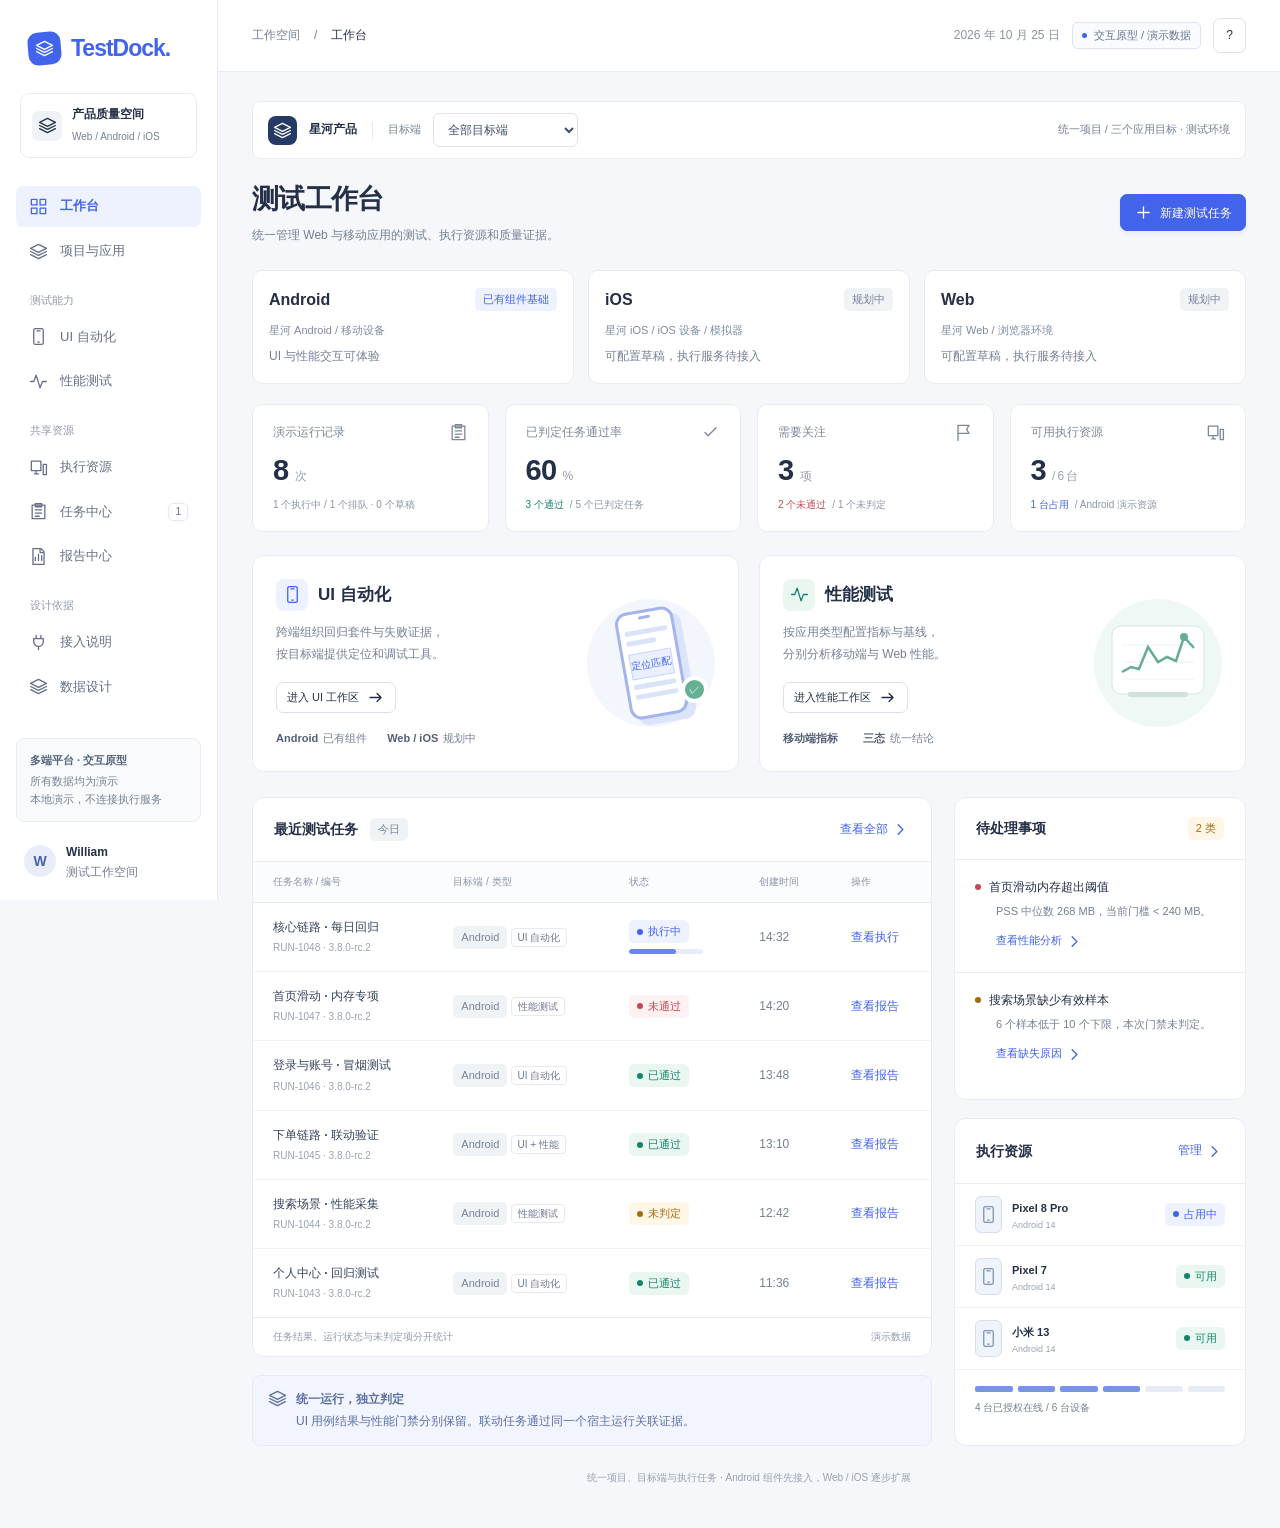
==== commit c314599e: "docs(platform): 平台原型补充数据库设计与交互验证脚本 - database-design.md + schema.sql:PostgreSQL 建表草案与字段字典,   标注哪些约束仍" ====
--- a/docs/platform-prototype/index.html
+++ b/docs/platform-prototype/index.html
@@ -4,8 +4,9 @@
 <meta charset="UTF-8">
 <meta name="viewport" content="width=device-width, initial-scale=1">
 <meta name="color-scheme" content="light">
-<title>TestDock · APP 测试工作台</title>
+<title>TestDock · 自动化测试平台</title>
 <style>
+.sidebar{overflow-y:auto}.target-overview{display:grid;grid-template-columns:repeat(3,minmax(0,1fr));gap:14px}.target-card{background:#fff;border:1px solid var(--line);border-radius:10px;padding:16px;text-align:left}.target-card.selected{border-color:#8ba2f2;background:#f8faff}.target-card strong{font-size:16px}.target-card p{font-size:11px;color:#7d8ba2;margin:9px 0 5px}.target-picker{display:flex;gap:8px;flex-wrap:wrap}.context-strip select{min-width:145px} @media(max-width:760px){.target-overview{grid-template-columns:1fr}.target-card{padding:12px 15px}.context-strip{align-items:flex-start}}
 :root{--bg:#f5f7fa;--paper:#fff;--ink:#243047;--muted:#758094;--line:#e8ecf2;--blue:#4263eb;--blue-light:#eef2ff;--green:#15836b;--green-light:#eaf7f1;--amber:#a66a13;--amber-light:#fff6e6;--red:#c34855;--red-light:#fff0f1;--radius:12px;--side:218px}
 *{box-sizing:border-box}body{margin:0;background:var(--bg);color:var(--ink);font:14px/1.6 "Segoe UI","Microsoft YaHei",sans-serif;-webkit-font-smoothing:antialiased}button,input,select,textarea{font:inherit}button,a,input,select{touch-action:manipulation}button{cursor:pointer}button:disabled{cursor:not-allowed;opacity:.45}button,a,input,select,textarea{outline-offset:3px}button:focus-visible,a:focus-visible,input:focus-visible,select:focus-visible,textarea:focus-visible{outline:3px solid #93a6ff}button{color:inherit}a{color:var(--blue);text-decoration:none}a:hover{text-decoration:underline}h1,h2,h3,h4,p{margin:0}h1{font-size:27px;line-height:1.4;font-weight:650;letter-spacing:-.7px}h2{font-size:17px;font-weight:650}h3{font-size:15px;font-weight:650}small,.small{font-size:12px}.muted{color:var(--muted)}.mono,code,pre{font-family:Consolas,"Cascadia Code",monospace}.mono{font-size:12px}svg{flex-shrink:0;vertical-align:middle}.icon{width:19px;height:19px;fill:none;stroke:currentColor;stroke-width:1.65;stroke-linecap:round;stroke-linejoin:round}.flex{display:flex;align-items:center;gap:12px}.between{display:flex;align-items:center;justify-content:space-between;gap:16px}.stack{display:grid;gap:18px}.grow{flex:1;min-width:0}.nowrap{white-space:nowrap}.wrap{flex-wrap:wrap}.mb{margin-bottom:20px}.mt{margin-top:20px}.hidden{display:none!important}.text-blue{color:var(--blue)}.text-green{color:var(--green)}.text-red{color:var(--red)}.text-amber{color:var(--amber)}
 .sidebar{position:fixed;inset:0 auto 0 0;width:var(--side);background:#fff;border-right:1px solid var(--line);display:flex;flex-direction:column;padding:30px 16px 18px;z-index:20}.brand{display:flex;align-items:center;gap:10px;padding:0 12px 26px;font-size:23px;font-weight:750;letter-spacing:-1px}.brand-mark{width:33px;height:33px;background:var(--blue);border-radius:10px;color:#fff;display:grid;place-items:center;transform:rotate(-5deg)}.brand-mark svg{transform:rotate(5deg)}.workspace{border:1px solid var(--line);border-radius:9px;padding:11px;margin:0 4px 28px;display:flex;gap:10px;align-items:center}.workspace-icon{width:30px;height:30px;border-radius:7px;background:#eff3f7;display:grid;place-items:center}.workspace strong{font-size:12px;display:block}.workspace small{font-size:10px;color:var(--muted)}.nav-label{padding:0 14px;margin:20px 0 7px;color:#929aab;font-size:11px}.nav-link{width:100%;padding:10px 13px;border:0;background:none;text-decoration:none;display:flex;align-items:center;gap:12px;border-radius:7px;margin-bottom:4px;color:#657088;font-size:13px;text-align:left}.nav-link:hover{background:#f5f7fb;text-decoration:none}.nav-link.active{color:var(--blue);background:var(--blue-light);font-weight:650}.nav-link .nav-count{margin-left:auto;background:white;border:1px solid #e1e7ff;border-radius:5px;padding:0 6px;font-size:10px}.sidebar-foot{margin-top:auto;padding-top:24px}.scope-note{padding:13px;background:#f8fafc;border:1px solid var(--line);border-radius:8px;font-size:11px;color:var(--muted)}.scope-note strong{display:block;color:#56647c;margin-bottom:4px}.profile{display:flex;gap:10px;align-items:center;padding:18px 8px 0}.avatar{width:32px;height:32px;border-radius:50%;background:#e9edfa;display:grid;place-items:center;color:#4b62a8;font-weight:600}.profile strong{font-size:12px}
@@ -19,15 +20,39 @@
 @media(max-width:430px){.resource-grid{grid-template-columns:1fr}.topbar .prototype-tag{font-size:9px;padding:4px 6px}.module-visual{display:none}.page-heading{flex-direction:column;gap:12px}.page-heading .actions{justify-content:flex-start}.metric-card{padding:14px}.metric-card .value{font-size:23px}}
 @media(max-width:760px){.sidebar{visibility:hidden}.sidebar.open{visibility:visible}}
 @media(prefers-reduced-motion:reduce){*{transition:none!important;animation:none!important;scroll-behavior:auto!important}}
+
+/* Architecture review page: shared tokens, relation-first layout. */
+.db-layout{display:grid;grid-template-columns:230px minmax(0,1fr);gap:18px;align-items:start}
+.db-table-list{max-height:660px;overflow:auto;padding:8px}
+.db-table-btn{display:block;width:100%;text-align:left;background:none;border:0;border-radius:6px;padding:10px 12px;margin-bottom:3px}
+.db-table-btn strong,.db-table-btn code{display:block}.db-table-btn code{font-size:10px;color:var(--muted);overflow-wrap:anywhere}
+.db-table-btn[aria-pressed=true]{background:var(--blue-light);color:var(--blue)}
+.db-entities{display:grid;grid-template-columns:repeat(4,minmax(0,1fr));gap:14px}
+.db-entity{min-width:0;text-align:left;display:flex;flex-direction:column;gap:6px;background:white;border:1px solid var(--line);padding:15px;border-radius:8px}
+.db-entity code{font-size:11px;color:var(--blue);overflow-wrap:anywhere}
+.db-entity small{font-size:11px;color:var(--muted)}.db-entity:hover{border-color:#91a5ef}
+.db-relations{display:flex;gap:8px;flex-wrap:wrap}.db-section{margin-bottom:22px}
+.db-storage{display:grid;grid-template-columns:1fr 1fr;gap:18px}
+.db-field-table{min-width:660px}.db-field-table td:first-child{font-family:Consolas,monospace;color:var(--blue)}
+.db-field-table td{vertical-align:top;white-space:normal}.db-field-table code{font-size:11px;overflow-wrap:anywhere}
+.db-constraints{margin:0;padding:0 0 0 18px;overflow-wrap:anywhere}.db-constraints li{margin:7px 0;font:11px/1.8 Consolas,monospace}
+.db-step{display:grid;grid-template-columns:32px minmax(0,1fr);gap:14px;padding:18px 0;border-bottom:1px solid var(--line)}
+.db-step:last-child{border-bottom:0}.db-step-number{width:27px;height:27px;border-radius:50%;background:var(--blue-light);color:var(--blue);display:grid;place-items:center;font-size:12px}
+.db-note{max-width:80ch}.db-filter{min-width:155px}
+@media(max-width:1000px){.db-entities{grid-template-columns:1fr 1fr}.db-layout{grid-template-columns:190px minmax(0,1fr)}}
+@media(max-width:760px){.db-layout,.db-storage{grid-template-columns:1fr}.db-table-list{max-height:210px}.db-entities{grid-template-columns:1fr 1fr}.db-entity{padding:12px}.db-constraints{font-size:10px}}
+
+
+.image-stage{position:relative;width:226px;margin:15px auto;touch-action:none}.image-stage>.phone{margin:0;height:570px;min-height:570px}.image-overlay{position:absolute;inset:6px;border-radius:23px;overflow:hidden;cursor:crosshair}.image-box{position:absolute;border:2px dashed #b07000;background:#e9ac2520;pointer-events:none}.image-box.matched{border:2px solid var(--green);background:#15836b18}.image-box span{position:absolute;top:0;left:0;background:white;font-size:10px;color:#243047}.image-coords{display:grid;grid-template-columns:repeat(2,minmax(0,1fr));gap:8px}.image-preview{height:110px;overflow:hidden;border:1px solid var(--line);border-radius:7px;position:relative;background:#eef2f8}.image-preview .phone{position:absolute;margin:0;transform-origin:top left;pointer-events:none}.image-form{display:grid;gap:12px}.image-form input,.image-form select{width:100%;min-width:0}.image-form pre{white-space:pre-wrap;overflow-wrap:anywhere}.image-status{min-height:48px} @media(forced-colors:active){.image-box{border-color:Highlight}.image-box.matched{border-color:LinkText}}
 </style>
 </head>
 <body>
 <div class="sidebar-overlay" id="sidebar-overlay"></div>
 <aside class="sidebar" id="sidebar" aria-label="平台导航">
   <a href="#overview" class="brand" aria-label="TestDock 工作台"><span class="brand-mark" id="brand-icon"></span><span>TestDock<span style="color:#4263eb">.</span></span></a>
-  <div class="workspace"><span class="workspace-icon" id="workspace-icon"></span><div><strong>移动应用测试空间</strong><small>Android / APP 质量保障</small></div></div>
+  <div class="workspace"><span class="workspace-icon" id="workspace-icon"></span><div><strong>产品质量空间</strong><small>Web / Android / iOS</small></div></div>
   <nav id="navigation"></nav>
-  <div class="sidebar-foot"><div class="scope-note"><strong>交互原型 · 第一阶段</strong>所有数据均为演示<br>本地操作，不连接真实设备</div><div class="profile"><span class="avatar">W</span><div><strong>William</strong><div class="muted small">测试工作空间</div></div></div></div>
+  <div class="sidebar-foot"><div class="scope-note"><strong>多端平台 · 交互原型</strong>所有数据均为演示<br>本地演示，不连接执行服务</div><div class="profile"><span class="avatar">W</span><div><strong>William</strong><div class="muted small">测试工作空间</div></div></div></div>
 </aside>
 <div class="app">
   <header class="topbar"><div class="flex"><button class="btn icon-only menu-toggle" id="menu-toggle" aria-label="打开导航"></button><div class="breadcrumb"><span>工作空间</span><span>/</span><strong id="breadcrumb">工作台</strong></div></div><div class="flex"><span class="topbar-date">2026 年 10 月 25 日</span><span class="prototype-tag"><i></i>交互原型 / 演示数据</span><button class="btn icon-only" data-action="help" aria-label="原型使用说明">?</button></div></header>
@@ -44,9 +69,21 @@
 const esc=v=>String(v??'').replace(/[&<>"']/g,c=>({'&':'&amp;','<':'&lt;','>':'&gt;','"':'&quot;',"'":'&#39;'}[c]));
 const paths={grid:'M3 3h7v7H3z M14 3h7v7h-7z M3 14h7v7H3z M14 14h7v7h-7z',phone:'M8 2h8a2 2 0 0 1 2 2v16a2 2 0 0 1-2 2H8a2 2 0 0 1-2-2V4a2 2 0 0 1 2-2z M10 5h4 M11 19h2',pulse:'M2 12h4l3-8 5 16 3-8h5',devices:'M3 4h12v12H3z M7 20h5 M9 16v4 M18 8h4v13h-4z',tasks:'M8 4h12v17H4V4h4 M8 2h8v4H8z M8 10h8 M8 14h8 M8 18h5',report:'M5 2h10l4 4v16H5z M14 2v5h5 M8 17v-4 M12 17V9 M16 17v-6',plug:'M9 3v4 M15 3v4 M6 7h12v4a6 6 0 0 1-12 0z M12 17v4',plus:'M12 5v14 M5 12h14',arrow:'M5 12h14 M14 7l5 5-5 5',search:'M10 17a7 7 0 1 0 0-14 7 7 0 0 0 0 14z M15 15l6 6',play:'m8 4 12 8-12 8z',check:'m5 12 4 4L19 6',alert:'m12 3 10 18H2z M12 9v4 M12 17v1',close:'m6 6 12 12 M18 6 6 18',clock:'M12 22a10 10 0 1 0 0-20 10 10 0 0 0 0 20z M12 6v6l4 2',box:'m12 2 9 5v10l-9 5-9-5V7z M3 7l9 5 9-5 M12 12v10',chevron:'m9 6 6 6-6 6',download:'M12 3v12 M7 10l5 5 5-5 M4 16v5h16v-5',code:'m8 7-5 5 5 5 M16 7l5 5-5 5 M14 4l-4 16',image:'M3 3h18v18H3z M3 16l6-6 5 5 3-3 4 4 M15 7h.01',freeze:'M8 4H4v4 M16 4h4v4 M4 16v4h4 M20 16v4h-4 M9 9h6v6H9z',menu:'M4 6h16 M4 12h16 M4 18h16',back:'m10 6-6 6 6 6 M4 12h16',layers:'m12 3 10 5-10 5L2 8z M2 12l10 5 10-5 M2 16l10 5 10-5',copy:'M9 9h12v12H9z M15 9V3H3v12h6',flag:'M5 22V3 M5 3h14l-3 5 3 5H5'};
 const icon=(name,cls='')=>`<svg class="icon ${cls}" viewBox="0 0 24 24" aria-hidden="true"><path d="${paths[name]||paths.box}"/></svg>`;
-const statusMap={passed:['green','已通过'],failed:['red','未通过'],not_tested:['amber','未判定'],running:['blue','执行中'],queued:['gray','排队中'],cancelled:['gray','已取消'],idle:['green','可用'],busy:['blue','占用中'],offline:['gray','离线'],unauthorized:['amber','待授权']};
+const statusMap={draft:['amber','配置草稿'],passed:['green','已通过'],failed:['red','未通过'],not_tested:['amber','未判定'],running:['blue','执行中'],queued:['gray','排队中'],cancelled:['gray','已取消'],idle:['green','可用'],busy:['blue','占用中'],offline:['gray','离线'],unauthorized:['amber','待授权']};
 const badge=(status,label)=>`<span class="badge ${statusMap[status]?.[0]||status}"><i class="dot"></i>${esc(label||statusMap[status]?.[1]||status)}</span>`;
 const moduleNames={ui:'UI 自动化',perf:'性能测试',joint:'UI + 性能'};
+
+const targetCatalog={
+ android:{label:'Android',application:'星河 Android',applicationId:'xinghe-android',identifier:'com.example.xinghe',resource:'移动设备',capability:'已有组件基础'},
+ ios:{label:'iOS',application:'星河 iOS',applicationId:'xinghe-ios',identifier:'com.example.xinghe.ios',resource:'iOS 设备 / 模拟器',capability:'规划中'},
+ web:{label:'Web',application:'星河 Web',applicationId:'xinghe-web',identifier:'https://staging.example.test',resource:'浏览器环境',capability:'规划中'}
+};
+let targetScope='all';
+const platformOf=t=>t.platform||'android';
+const inScope=t=>targetScope==='all'||platformOf(t)===targetScope;
+const scopedTasks=()=>tasks.filter(inScope);
+const resourceLabel=t=>platformOf(t)==='android'?getDevice(t.device).name:(t.resourceLabel||'执行环境待接入');
+const platformName=t=>targetCatalog[platformOf(t)].label;
 const devices=[
  {id:'d1',name:'Pixel 8 Pro',os:'Android 14',profile:'Pixel 8 Pro / Android 14',serial:'DEMO-P8-01',base:'idle',res:'1344 × 2992',host:'本地执行节点'},
  {id:'d2',name:'Pixel 7',os:'Android 14',profile:'Pixel 7 / Android 14',serial:'DEMO-P7-02',base:'idle',res:'1080 × 2400',host:'本地执行节点'},
@@ -67,7 +104,7 @@
 ];
 const storageKey='testdock.prototype.v1';
 let persisted={};try{persisted=JSON.parse(localStorage.getItem(storageKey)||'{}')}catch{}
-let tasks=Array.isArray(persisted.tasks)&&persisted.tasks.every(t=>t&&statusMap[t.status]&&moduleNames[t.module]&&devices.some(d=>d.id===t.device))?persisted.tasks:structuredClone(seedTasks);
+let tasks=Array.isArray(persisted.tasks)&&persisted.tasks.every(t=>t&&statusMap[t.status]&&moduleNames[t.module]&&targetCatalog[t.platform||'android']&&((t.platform&&t.platform!=='android'&&t.status==='draft')||devices.some(d=>d.id===t.device)))?persisted.tasks:structuredClone(seedTasks);
 let templates=Array.isArray(persisted.templates)?persisted.templates:[{name:'home/checkout',version:1,confidence:.9}];
 let rules= persisted.rules&&['memory','cpu','fps'].every(k=>Number.isFinite(persisted.rules[k])) ? persisted.rules : {memory:240,cpu:35,fps:50,cpuLevel:'warn'};
 let route='overview',uiTab='suites',perfTab='analysis',selectedMetric='memory',selectedRun='1047',baselineProfile='same',sampleMode='normal',inspectorDevice='d2',frozen=false,selectedNode='checkout',directControl=false,taskFilter='all',taskModule='all',taskQuery='',deviceFilter='all',reportFilter='all',reportQuery='',wizard=null,currentTask=null;
@@ -77,58 +114,126 @@
 const deviceState=d=>d.base==='idle'&&tasks.some(t=>t.status==='running'&&t.device===d.id)?'busy':d.base;
 const taskHasPerf=t=>t.module!=='ui';
 const isFinished=t=>['passed','failed','not_tested'].includes(t.status);
-const count=(status)=>tasks.filter(t=>t.status===status).length;
+const count=(status)=>scopedTasks().filter(t=>t.status===status).length;
 function save(){try{localStorage.setItem(storageKey,JSON.stringify({tasks,templates,rules}))}catch{toast('浏览器未允许本地存储，本次演示仍可使用。')}}
 let toastTimer;function toast(message){$('#toast').textContent=message;$('#toast').classList.add('show');clearTimeout(toastTimer);toastTimer=setTimeout(()=>$('#toast').classList.remove('show'),3400)}
 const btn=(label,action,args='',kind='')=>`<button class="btn ${kind}" data-action="${action}" ${args}>${label}</button>`;
 const heading=(title,desc,actions='')=>`<div class="page-heading"><div><h1>${title}</h1><p>${desc}</p></div><div class="flex actions">${actions}</div></div>`;
 const tabs=(items,active,action)=>`<div class="tabs">${items.map(([id,title])=>`<button class="tab ${id===active?'active':''}" data-action="${action}" data-value="${id}" aria-pressed="${id===active}">${title}</button>`).join('')}</div>`;
 const empty=(title,description)=>`<div class="empty">${icon('search')}<strong>${title}</strong>${description}</div>`;
-function context(){return `<div class="context-strip"><span class="app-icon">${icon('layers')}</span><strong>星河 App</strong><span class="badge gray">Android</span><span class="divider"></span><span>3.8.0-rc.2</span><span class="muted package">com.example.xinghe</span><span class="grow"></span><span class="muted">示例应用 / 测试环境</span></div>`}
-const navItems=[['overview','grid','工作台'],['ui','phone','APP UI 自动化'],['perf','pulse','APP 性能测试'],['devices','devices','设备中心'],['tasks','tasks','任务中心'],['reports','report','报告中心'],['integration','plug','接入说明']];
-function navigation(){return navItems.map(([id,ic,title],i)=>`${i===1?'<div class="nav-label">测试模块</div>':i===3?'<div class="nav-label">共享资源</div>':i===6?'<div class="nav-label">设计依据</div>':''}<a class="nav-link ${route===id?'active':''}" href="#${id}" ${route===id?'aria-current="page"':''}>${icon(ic)}<span>${title}</span>${id==='tasks'&&count('running')?`<span class="nav-count">${count('running')}</span>`:''}</a>`).join('')}
-function render(){route=navItems.some(n=>n[0]===location.hash.slice(1))?location.hash.slice(1):'overview';$('#navigation').innerHTML=navigation();$('#breadcrumb').textContent=navItems.find(n=>n[0]===route)[2];$('#main').innerHTML=({overview:overviewPage,ui:uiPage,perf:perfPage,devices:devicesPage,tasks:tasksPage,reports:reportsPage,integration:integrationPage})[route]();document.title=navItems.find(n=>n[0]===route)[2]+' · TestDock';$('#sidebar').classList.remove('open');$('#sidebar-overlay').classList.remove('open')}
+function context(){return `<div class="context-strip"><span class="app-icon">${icon('layers')}</span><strong>星河产品</strong><span class="divider"></span><label class="flex"><span class="muted">目标端</span><select id="target-scope" aria-label="目标端"><option value="all" ${targetScope==='all'?'selected':''}>全部目标端</option>${Object.entries(targetCatalog).map(([k,t])=>`<option value="${k}" ${targetScope===k?'selected':''}>${t.label}</option>`).join('')}</select></label><span class="grow"></span><span class="muted">${targetScope==='all'?'统一项目 / 三个应用目标':targetCatalog[targetScope].application} · 测试环境</span></div>`}
+
+const databaseTables=[{"name":"projects","title":"项目","group":"基础资产","purpose":"产品级隔离单元，Android、iOS、Web 应用归属于同一项目。","fields":[{"name":"id","definition":"id uuid PRIMARY KEY","description":"项目 UUID"},{"name":"code","definition":"code text NOT NULL UNIQUE","description":"稳定项目代号"},{"name":"name","definition":"name text NOT NULL","description":"展示名称"},{"name":"archived_at","definition":"archived_at timestamptz","description":"归档时间，保留历史引用"},{"name":"created_at","definition":"created_at timestamptz NOT NULL DEFAULT now()","description":"创建时间，统一 UTC"}],"constraints":[],"notes":""},{"name":"project_members","title":"项目成员","group":"基础资产","purpose":"复用身份提供方，以项目角色授权，不在业务库保存登录口令。","fields":[{"name":"id","definition":"id uuid PRIMARY KEY","description":"服务端生成 UUID"},{"name":"project_id","definition":"project_id uuid NOT NULL REFERENCES projects(id)","description":"项目归属"},{"name":"identity_issuer","definition":"identity_issuer text NOT NULL","description":"身份提供方标识"},{"name":"identity_subject","definition":"identity_subject text NOT NULL","description":"提供方内稳定用户 ID"},{"name":"role","definition":"role text NOT NULL CHECK (role IN ('owner','maintainer','runner','viewer'))","description":"项目角色"},{"name":"created_at","definition":"created_at timestamptz NOT NULL DEFAULT now()","description":"创建时间，统一 UTC"}],"constraints":["UNIQUE (project_id, identity_issuer, identity_subject)"],"notes":"角色必须由后端检查；project_id 外键不等于行级访问控制。"},{"name":"applications","title":"应用","group":"基础资产","purpose":"目标端属于应用，不为每种端复制一套任务和报告表。","fields":[{"name":"id","definition":"id uuid PRIMARY KEY","description":"服务端生成 UUID"},{"name":"project_id","definition":"project_id uuid NOT NULL REFERENCES projects(id)","description":"项目归属"},{"name":"platform","definition":"platform text NOT NULL CHECK (platform IN ('android','ios','web'))","description":"目标端，新增端通过迁移扩展"},{"name":"name","definition":"name text NOT NULL","description":"应用名称"},{"name":"identifier","definition":"identifier text NOT NULL","description":"包名、Bundle ID 或站点逻辑标识"},{"name":"archived_at","definition":"archived_at timestamptz","description":"归档时间"},{"name":"created_at","definition":"created_at timestamptz NOT NULL DEFAULT now()","description":"创建时间，统一 UTC"}],"constraints":["UNIQUE (project_id, id)","UNIQUE (project_id, id, platform)","UNIQUE (project_id, platform, identifier)"],"notes":""},{"name":"app_builds","title":"应用构建","group":"基础资产","purpose":"固定待测构建；移动包与 Web 部署均采用同一版本记录。","fields":[{"name":"id","definition":"id uuid PRIMARY KEY","description":"服务端生成 UUID"},{"name":"project_id","definition":"project_id uuid NOT NULL REFERENCES projects(id)","description":"项目归属"},{"name":"application_id","definition":"application_id uuid NOT NULL","description":"所属应用"},{"name":"version","definition":"version text NOT NULL","description":"业务版本"},{"name":"build_key","definition":"build_key text NOT NULL","description":"CI 构建号或部署版本，不使用可变 latest"},{"name":"source_commit","definition":"source_commit text","description":"来源提交号"},{"name":"storage_key","definition":"storage_key text","description":"包文件存储键；Web 部署可为空"},{"name":"sha256","definition":"sha256 text CHECK (sha256 ~ '^[0-9a-f]{64}$')","description":"包校验摘要"},{"name":"metadata","definition":"metadata jsonb NOT NULL DEFAULT '{}'::jsonb","description":"包属性或部署元数据"},{"name":"created_at","definition":"created_at timestamptz NOT NULL DEFAULT now()","description":"创建时间，统一 UTC"}],"constraints":["UNIQUE (project_id, id)","UNIQUE (project_id, application_id, id)","UNIQUE (project_id, application_id, build_key)","FOREIGN KEY (project_id, application_id) REFERENCES applications(project_id, id)","CHECK (jsonb_typeof(metadata) = 'object')"],"notes":""},{"name":"environments","title":"测试环境","group":"基础资产","purpose":"保存各环境的非敏感配置，实际站点地址可随环境区分。","fields":[{"name":"id","definition":"id uuid PRIMARY KEY","description":"服务端生成 UUID"},{"name":"project_id","definition":"project_id uuid NOT NULL REFERENCES projects(id)","description":"项目归属"},{"name":"name","definition":"name text NOT NULL","description":"staging、qa 等环境名"},{"name":"config","definition":"config jsonb NOT NULL DEFAULT '{}'::jsonb","description":"地址映射、变量及 schemaVersion；禁止明文凭据"},{"name":"secret_ref","definition":"secret_ref text","description":"密钥管理系统引用，不能是密钥值"},{"name":"archived_at","definition":"archived_at timestamptz","description":"归档时间"},{"name":"created_at","definition":"created_at timestamptz NOT NULL DEFAULT now()","description":"创建时间，统一 UTC"}],"constraints":["UNIQUE (project_id, id)","UNIQUE (project_id, name)","CHECK (jsonb_typeof(config) = 'object')"],"notes":""},{"name":"execution_nodes","title":"执行节点","group":"执行资源","purpose":"宿主 Agent 与可用适配器，初期按项目独占。","fields":[{"name":"id","definition":"id uuid PRIMARY KEY","description":"服务端生成 UUID"},{"name":"project_id","definition":"project_id uuid NOT NULL REFERENCES projects(id)","description":"项目归属"},{"name":"name","definition":"name text NOT NULL","description":"节点名称"},{"name":"agent_version","definition":"agent_version text NOT NULL","description":"Agent 版本"},{"name":"capabilities","definition":"capabilities jsonb NOT NULL DEFAULT '{}'::jsonb","description":"已注册适配器及其版本"},{"name":"status","definition":"status text NOT NULL CHECK (status IN ('online','offline','draining'))","description":"节点状态"},{"name":"heartbeat_at","definition":"heartbeat_at timestamptz","description":"最近心跳时间"},{"name":"created_at","definition":"created_at timestamptz NOT NULL DEFAULT now()","description":"创建时间，统一 UTC"}],"constraints":["UNIQUE (project_id, id)","UNIQUE (project_id, name)","CHECK (jsonb_typeof(capabilities) = 'object')"],"notes":"宿主凭据不入 capabilities；首期不设计跨项目共享节点池。"},{"name":"resource_profiles","title":"资源档案","group":"执行资源","purpose":"不可变的可比性档案：系统、设备或浏览器、采集器、分辨率、指标版本。","fields":[{"name":"id","definition":"id uuid PRIMARY KEY","description":"服务端生成 UUID"},{"name":"project_id","definition":"project_id uuid NOT NULL REFERENCES projects(id)","description":"项目归属"},{"name":"platform","definition":"platform text NOT NULL CHECK (platform IN ('android','ios','web'))","description":"目标端"},{"name":"name","definition":"name text NOT NULL","description":"档案展示名"},{"name":"fingerprint","definition":"fingerprint text NOT NULL CHECK (fingerprint ~ '^[0-9a-f]{64}$')","description":"规范化档案的 SHA-256"},{"name":"spec","definition":"spec jsonb NOT NULL","description":"结构化档案及 schemaVersion"},{"name":"created_at","definition":"created_at timestamptz NOT NULL DEFAULT now()","description":"创建时间，统一 UTC"}],"constraints":["UNIQUE (project_id, id)","UNIQUE (project_id, id, platform)","UNIQUE (project_id, platform, fingerprint)","CHECK (jsonb_typeof(spec) = 'object')"],"notes":"档案内容变化新增记录，不覆盖旧记录；性能比较还须校验应用、场景和指标口径。"},{"name":"execution_resources","title":"执行实例","group":"执行资源","purpose":"真机、模拟器或浏览器槽位。每个实例只承载一个活动运行。","fields":[{"name":"id","definition":"id uuid PRIMARY KEY","description":"服务端生成 UUID"},{"name":"project_id","definition":"project_id uuid NOT NULL REFERENCES projects(id)","description":"项目归属"},{"name":"node_id","definition":"node_id uuid NOT NULL","description":"执行节点"},{"name":"profile_id","definition":"profile_id uuid NOT NULL","description":"当前不可变档案"},{"name":"platform","definition":"platform text NOT NULL CHECK (platform IN ('android','ios','web'))","description":"目标端"},{"name":"resource_key","definition":"resource_key text NOT NULL","description":"宿主内设备标识或浏览器槽位"},{"name":"kind","definition":"kind text NOT NULL CHECK (kind IN ('device','simulator','browser_slot'))","description":"资源类型"},{"name":"status","definition":"status text NOT NULL CHECK (status IN ('ready','offline','unauthorized','draining'))","description":"连接状态；占用从租约推导"},{"name":"fence_counter","definition":"fence_counter bigint NOT NULL DEFAULT 0 CHECK (fence_counter >= 0)","description":"每次分配递增的隔离令牌"},{"name":"created_at","definition":"created_at timestamptz NOT NULL DEFAULT now()","description":"创建时间，统一 UTC"}],"constraints":["UNIQUE (project_id, id)","UNIQUE (project_id, id, platform)","UNIQUE (project_id, node_id, resource_key)","FOREIGN KEY (project_id, node_id) REFERENCES execution_nodes(project_id, id)","FOREIGN KEY (project_id, profile_id, platform) REFERENCES resource_profiles(project_id, id, platform)","CHECK ((platform = 'web' AND kind = 'browser_slot') OR (platform <> 'web' AND kind IN ('device','simulator')))"],"notes":"Web 并发通过多个独立槽位表示；资源重新建档须在无活动租约时处理。"},{"name":"test_suites","title":"测试套件","group":"测试定义","purpose":"登记代码维护的 UI 用例或性能场景，不把脚本正文塞进数据库。","fields":[{"name":"id","definition":"id uuid PRIMARY KEY","description":"服务端生成 UUID"},{"name":"project_id","definition":"project_id uuid NOT NULL REFERENCES projects(id)","description":"项目归属"},{"name":"application_id","definition":"application_id uuid NOT NULL","description":"所属应用"},{"name":"name","definition":"name text NOT NULL","description":"套件或场景名"},{"name":"test_type","definition":"test_type text NOT NULL CHECK (test_type IN ('ui','performance','joint'))","description":"测试类型；joint 为编排"},{"name":"archived_at","definition":"archived_at timestamptz","description":"归档时间"},{"name":"created_at","definition":"created_at timestamptz NOT NULL DEFAULT now()","description":"创建时间，统一 UTC"}],"constraints":["UNIQUE (project_id, id)","UNIQUE (project_id, application_id, id)","UNIQUE (project_id, application_id, name)","FOREIGN KEY (project_id, application_id) REFERENCES applications(project_id, id)"],"notes":""},{"name":"suite_versions","title":"套件版本","group":"测试定义","purpose":"固定仓库、提交及选择器，旧运行可追溯到当时的用例。","fields":[{"name":"id","definition":"id uuid PRIMARY KEY","description":"服务端生成 UUID"},{"name":"project_id","definition":"project_id uuid NOT NULL REFERENCES projects(id)","description":"项目归属"},{"name":"application_id","definition":"application_id uuid NOT NULL","description":"应用关联约束"},{"name":"suite_id","definition":"suite_id uuid NOT NULL","description":"逻辑套件"},{"name":"version","definition":"version integer NOT NULL CHECK (version > 0)","description":"套件修订序号"},{"name":"source_ref","definition":"source_ref text NOT NULL","description":"不含凭据的仓库或受控用例来源"},{"name":"source_commit","definition":"source_commit text NOT NULL","description":"固定提交标识"},{"name":"manifest","definition":"manifest jsonb NOT NULL","description":"用例 key、入口、场景及 schemaVersion"},{"name":"created_at","definition":"created_at timestamptz NOT NULL DEFAULT now()","description":"创建时间，统一 UTC"}],"constraints":["UNIQUE (project_id, id)","UNIQUE (project_id, application_id, id)","UNIQUE (project_id, suite_id, version)","FOREIGN KEY (project_id, application_id, suite_id) REFERENCES test_suites(project_id, application_id, id)","CHECK (jsonb_typeof(manifest) = 'object')"],"notes":""},{"name":"test_tasks","title":"测试任务","group":"任务运行","purpose":"用户可编辑的逻辑任务；不存通过或失败结果。","fields":[{"name":"id","definition":"id uuid PRIMARY KEY","description":"服务端生成 UUID"},{"name":"project_id","definition":"project_id uuid NOT NULL REFERENCES projects(id)","description":"项目归属"},{"name":"application_id","definition":"application_id uuid NOT NULL","description":"所属应用"},{"name":"name","definition":"name text NOT NULL","description":"任务名"},{"name":"lifecycle","definition":"lifecycle text NOT NULL DEFAULT 'draft' CHECK (lifecycle IN ('draft','ready','archived'))","description":"配置生命周期，非执行状态"},{"name":"lock_version","definition":"lock_version integer NOT NULL DEFAULT 1 CHECK (lock_version > 0)","description":"乐观锁版本"},{"name":"created_by","definition":"created_by text NOT NULL","description":"身份主体或服务账号引用"},{"name":"updated_at","definition":"updated_at timestamptz NOT NULL DEFAULT now()","description":"服务端更新时显式赋值"},{"name":"created_at","definition":"created_at timestamptz NOT NULL DEFAULT now()","description":"创建时间，统一 UTC"}],"constraints":["UNIQUE (project_id, id)","UNIQUE (project_id, application_id, id)","FOREIGN KEY (project_id, application_id) REFERENCES applications(project_id, id)"],"notes":"Web/iOS 未接入时只能是 draft；计划能力不能用设备数据冒充已就绪。"},{"name":"task_revisions","title":"任务配置版本","group":"任务运行","purpose":"每次保存新增不可变修订；运行只引用已验证修订。","fields":[{"name":"id","definition":"id uuid PRIMARY KEY","description":"服务端生成 UUID"},{"name":"project_id","definition":"project_id uuid NOT NULL REFERENCES projects(id)","description":"项目归属"},{"name":"application_id","definition":"application_id uuid NOT NULL","description":"应用关联约束"},{"name":"task_id","definition":"task_id uuid NOT NULL","description":"逻辑任务"},{"name":"revision","definition":"revision integer NOT NULL CHECK (revision > 0)","description":"配置版本号"},{"name":"environment_id","definition":"environment_id uuid NOT NULL","description":"环境"},{"name":"build_id","definition":"build_id uuid","description":"草稿可缺构建，提交前校验"},{"name":"suite_version_id","definition":"suite_version_id uuid","description":"草稿可缺套件版本，提交前校验"},{"name":"test_type","definition":"test_type text NOT NULL CHECK (test_type IN ('ui','performance','joint'))","description":"类型快照"},{"name":"readiness","definition":"readiness text NOT NULL DEFAULT 'draft' CHECK (readiness IN ('draft','validated'))","description":"配置校验状态"},{"name":"config","definition":"config jsonb NOT NULL","description":"脱敏配置、资源需求、适配器及 schemaVersion"},{"name":"created_by","definition":"created_by text NOT NULL","description":"保存者引用"},{"name":"created_at","definition":"created_at timestamptz NOT NULL DEFAULT now()","description":"创建时间，统一 UTC"}],"constraints":["UNIQUE (project_id, id)","UNIQUE (project_id, application_id, id)","UNIQUE (project_id, task_id, revision)","FOREIGN KEY (project_id, application_id, task_id) REFERENCES test_tasks(project_id, application_id, id)","FOREIGN KEY (project_id, environment_id) REFERENCES environments(project_id, id)","FOREIGN KEY (project_id, application_id, build_id) REFERENCES app_builds(project_id, application_id, id)","FOREIGN KEY (project_id, application_id, suite_version_id) REFERENCES suite_versions(project_id, application_id, id)","CHECK (jsonb_typeof(config) = 'object')","CHECK (readiness = 'draft' OR (build_id IS NOT NULL AND suite_version_id IS NOT NULL))"],"notes":"只有字段完整不代表可运行；适配器能力、套件类型及配置 schema 仍由提交事务验证。"},{"name":"test_runs","title":"测试运行","group":"任务运行","purpose":"一次提交或重跑对应一行，保留执行状态、最终结论和当时配置。","fields":[{"name":"id","definition":"id uuid PRIMARY KEY","description":"服务端生成 UUID"},{"name":"project_id","definition":"project_id uuid NOT NULL REFERENCES projects(id)","description":"项目归属"},{"name":"application_id","definition":"application_id uuid NOT NULL","description":"目标应用"},{"name":"platform","definition":"platform text NOT NULL CHECK (platform IN ('android','ios','web'))","description":"目标端查询维度"},{"name":"revision_id","definition":"revision_id uuid NOT NULL","description":"固定任务修订"},{"name":"parent_run_id","definition":"parent_run_id uuid","description":"重跑来源；同项目同应用"},{"name":"request_key","definition":"request_key text NOT NULL","description":"项目内提交幂等键"},{"name":"state","definition":"state text NOT NULL DEFAULT 'queued' CHECK (state IN ('queued','dispatching','running','finalizing','completed','errored','cancelled'))","description":"执行状态，与测试结论分离"},{"name":"outcome","definition":"outcome text CHECK (outcome IN ('passed','failed','not_tested'))","description":"完成时的测试结论"},{"name":"reason_code","definition":"reason_code text","description":"未判定、取消或基础设施错误原因码"},{"name":"resource_id","definition":"resource_id uuid","description":"实际执行实例，排队时为空"},{"name":"profile_id","definition":"profile_id uuid","description":"实际使用的固定档案"},{"name":"config_snapshot","definition":"config_snapshot jsonb NOT NULL","description":"固定配置、版本及脱敏环境快照"},{"name":"lock_version","definition":"lock_version integer NOT NULL DEFAULT 1 CHECK (lock_version > 0)","description":"状态更新 CAS 版本"},{"name":"started_at","definition":"started_at timestamptz","description":"实际开始时间"},{"name":"ended_at","definition":"ended_at timestamptz","description":"终态时间"},{"name":"created_by","definition":"created_by text NOT NULL","description":"触发者引用"},{"name":"created_at","definition":"created_at timestamptz NOT NULL DEFAULT now()","description":"创建时间，统一 UTC"}],"constraints":["UNIQUE (project_id, id)","UNIQUE (project_id, application_id, id)","UNIQUE (project_id, id, resource_id)","UNIQUE (project_id, request_key)","FOREIGN KEY (project_id, application_id, platform) REFERENCES applications(project_id, id, platform)","FOREIGN KEY (project_id, application_id, revision_id) REFERENCES task_revisions(project_id, application_id, id)","FOREIGN KEY (project_id, application_id, parent_run_id) REFERENCES test_runs(project_id, application_id, id)","FOREIGN KEY (project_id, resource_id, platform) REFERENCES execution_resources(project_id, id, platform)","FOREIGN KEY (project_id, profile_id, platform) REFERENCES resource_profiles(project_id, id, platform)","CHECK (jsonb_typeof(config_snapshot) = 'object')","CHECK ((state = 'completed' AND outcome IS NOT NULL) OR (state <> 'completed' AND outcome IS NULL))","CHECK ((state IN ('completed','errored','cancelled')) = (ended_at IS NOT NULL))","CHECK (state NOT IN ('running','finalizing','completed') OR (resource_id IS NOT NULL AND started_at IS NOT NULL))","CHECK ((resource_id IS NULL) = (profile_id IS NULL))","CHECK (ended_at IS NULL OR ended_at >= created_at)","CHECK (started_at IS NULL OR started_at >= created_at)","CHECK (ended_at IS NULL OR started_at IS NULL OR ended_at >= started_at)"],"notes":"终态只追加新运行或新试算，不改原始结论；这种不可变性及状态转换须由后端写入边界实现。"},{"name":"debug_sessions","title":"调试会话","group":"执行资源","purpose":"人工设备控制使用短期调试会话，与自动运行竞争同一资源租约。","notes":"只读预览不占独占租约；会发送输入、冻结采集等操作按宿主冲突规则受控。断线不能立即释放资源。","fields":[{"name":"id","definition":"id uuid PRIMARY KEY","description":"调试会话 UUID"},{"name":"project_id","definition":"project_id uuid NOT NULL REFERENCES projects(id)","description":"项目归属"},{"name":"resource_id","definition":"resource_id uuid NOT NULL","description":"调试实例"},{"name":"actor_ref","definition":"actor_ref text NOT NULL","description":"操作人身份引用"},{"name":"state","definition":"state text NOT NULL CHECK (state IN ('opening','active','closing','closed','lost'))","description":"调试生命周期"},{"name":"expires_at","definition":"expires_at timestamptz NOT NULL","description":"会话过期时间"},{"name":"closed_at","definition":"closed_at timestamptz","description":"关闭或确认失联时间"},{"name":"created_at","definition":"created_at timestamptz NOT NULL DEFAULT now()","description":"创建时间，统一 UTC"}],"constraints":["UNIQUE (project_id, id)","UNIQUE (project_id, id, resource_id)","FOREIGN KEY (project_id, resource_id) REFERENCES execution_resources(project_id, id)","CHECK (expires_at > created_at)","CHECK ((state IN ('closed','lost')) = (closed_at IS NOT NULL))","CHECK (closed_at IS NULL OR closed_at >= created_at)"]},{"name":"resource_leases","title":"资源租约","group":"执行资源","purpose":"保留运行或调试的独占历史，用 fencing token 拒绝过期执行者。","fields":[{"name":"id","definition":"id uuid PRIMARY KEY","description":"服务端生成 UUID"},{"name":"project_id","definition":"project_id uuid NOT NULL REFERENCES projects(id)","description":"项目归属"},{"name":"resource_id","definition":"resource_id uuid NOT NULL","description":"被占用实例"},{"name":"run_id","definition":"run_id uuid","description":"自动运行归属，与调试会话二选一"},{"name":"debug_session_id","definition":"debug_session_id uuid","description":"人工调试归属，与运行二选一"},{"name":"fencing_token","definition":"fencing_token bigint NOT NULL CHECK (fencing_token > 0)","description":"分配时递增并写入实例计数器"},{"name":"holder_id","definition":"holder_id text NOT NULL","description":"Agent 实例标识，不含凭据"},{"name":"expires_at","definition":"expires_at timestamptz NOT NULL","description":"心跳到期时间"},{"name":"released_at","definition":"released_at timestamptz","description":"显式释放，过期不等于安全释放"},{"name":"release_reason","definition":"release_reason text","description":"正常完成、取消确认、失联隔离等"},{"name":"created_at","definition":"created_at timestamptz NOT NULL DEFAULT now()","description":"创建时间，统一 UTC"}],"constraints":["UNIQUE (project_id, id)","UNIQUE (project_id, resource_id, fencing_token)","FOREIGN KEY (project_id, run_id, resource_id) REFERENCES test_runs(project_id, id, resource_id)","CHECK (expires_at > created_at)","CHECK (released_at IS NULL OR released_at >= created_at)","FOREIGN KEY (project_id, debug_session_id, resource_id) REFERENCES debug_sessions(project_id, id, resource_id)","CHECK ((run_id IS NOT NULL) <> (debug_session_id IS NOT NULL))"],"notes":"部分唯一索引保证每实例、运行或调试会话最多一条未释放租约；超时回收仍需 Agent 隔离旧进程。"},{"name":"run_components","title":"运行组件","group":"结果证据","purpose":"一次运行下的 UI/性能子结果。联动共用运行和租约，分别保留结论。","fields":[{"name":"id","definition":"id uuid PRIMARY KEY","description":"服务端生成 UUID"},{"name":"project_id","definition":"project_id uuid NOT NULL REFERENCES projects(id)","description":"项目归属"},{"name":"run_id","definition":"run_id uuid NOT NULL","description":"平台运行"},{"name":"kind","definition":"kind text NOT NULL CHECK (kind IN ('ui','performance'))","description":"子任务能力"},{"name":"adapter_key","definition":"adapter_key text NOT NULL","description":"适配器名"},{"name":"adapter_version","definition":"adapter_version text NOT NULL","description":"适配器版本"},{"name":"external_run_id","definition":"external_run_id text","description":"组件原始 runId"},{"name":"state","definition":"state text NOT NULL CHECK (state IN ('pending','running','completed','errored','cancelled'))","description":"组件状态"},{"name":"outcome","definition":"outcome text CHECK (outcome IN ('passed','failed','not_tested'))","description":"测试结论"},{"name":"summary","definition":"summary jsonb NOT NULL DEFAULT '{}'::jsonb","description":"计数、警告、完整性、原始 schemaVersion"},{"name":"created_at","definition":"created_at timestamptz NOT NULL DEFAULT now()","description":"创建时间，统一 UTC"}],"constraints":["UNIQUE (project_id, id)","UNIQUE (project_id, run_id, id)","UNIQUE (project_id, run_id, kind)","FOREIGN KEY (project_id, run_id) REFERENCES test_runs(project_id, id)","CHECK (jsonb_typeof(summary) = 'object')","CHECK ((state = 'completed' AND outcome IS NOT NULL) OR (state <> 'completed' AND outcome IS NULL))"],"notes":""},{"name":"case_results","title":"用例结果","group":"结果证据","purpose":"每个用例的执行尝试独立保存，可区分用例重试与整次重跑。","fields":[{"name":"id","definition":"id uuid PRIMARY KEY","description":"服务端生成 UUID"},{"name":"project_id","definition":"project_id uuid NOT NULL REFERENCES projects(id)","description":"项目归属"},{"name":"component_id","definition":"component_id uuid NOT NULL","description":"UI 组件结果"},{"name":"case_key","definition":"case_key text NOT NULL","description":"套件版本中的稳定用例 key"},{"name":"attempt","definition":"attempt integer NOT NULL DEFAULT 1 CHECK (attempt > 0)","description":"同一次运行内用例尝试次数"},{"name":"outcome","definition":"outcome text NOT NULL CHECK (outcome IN ('passed','failed','skipped','errored'))","description":"用例结果"},{"name":"duration_ms","definition":"duration_ms bigint CHECK (duration_ms >= 0)","description":"用例耗时"},{"name":"error_summary","definition":"error_summary text","description":"脱敏错误摘要"},{"name":"steps","definition":"steps jsonb NOT NULL DEFAULT '[]'::jsonb","description":"小体积步骤摘要；完整日志存证据文件"},{"name":"created_at","definition":"created_at timestamptz NOT NULL DEFAULT now()","description":"创建时间，统一 UTC"}],"constraints":["UNIQUE (project_id, id)","UNIQUE (project_id, component_id, case_key, attempt)","FOREIGN KEY (project_id, component_id) REFERENCES run_components(project_id, id)","CHECK (jsonb_typeof(steps) = 'array')"],"notes":"后端只接受 UI 组件的用例记录，校验 case_key 属于固定 suite_version。"},{"name":"artifacts","title":"证据文件","group":"结果证据","purpose":"保存文件元数据和私有存储键，截图、日志、录像、曲线均通过此表归档。","fields":[{"name":"id","definition":"id uuid PRIMARY KEY","description":"服务端生成 UUID"},{"name":"project_id","definition":"project_id uuid NOT NULL REFERENCES projects(id)","description":"项目归属"},{"name":"run_id","definition":"run_id uuid NOT NULL","description":"运行归属"},{"name":"component_id","definition":"component_id uuid","description":"可选子组件归属；总体报告为空"},{"name":"logical_key","definition":"logical_key text NOT NULL","description":"运行内唯一逻辑键，含用例或步骤路径"},{"name":"kind","definition":"kind text NOT NULL CHECK (kind IN ('screenshot','ui_tree','video','log','trace','metric_series','report_json','report_html','other'))","description":"证据类型"},{"name":"storage_key","definition":"storage_key text NOT NULL","description":"受控文件或对象存储键，不存临时签名 URL"},{"name":"mime_type","definition":"mime_type text NOT NULL","description":"内容类型"},{"name":"byte_size","definition":"byte_size bigint NOT NULL CHECK (byte_size >= 0)","description":"文件字节数"},{"name":"sha256","definition":"sha256 text NOT NULL CHECK (sha256 ~ '^[0-9a-f]{64}$')","description":"完整性摘要"},{"name":"schema_version","definition":"schema_version text","description":"原始报告或曲线 schema"},{"name":"availability","definition":"availability text NOT NULL DEFAULT 'available' CHECK (availability IN ('available','missing','expired'))","description":"文件可用状态"},{"name":"expires_at","definition":"expires_at timestamptz","description":"保留策略到期时间"},{"name":"created_at","definition":"created_at timestamptz NOT NULL DEFAULT now()","description":"创建时间，统一 UTC"}],"constraints":["UNIQUE (project_id, id)","UNIQUE (project_id, run_id, logical_key)","UNIQUE (project_id, storage_key)","FOREIGN KEY (project_id, run_id) REFERENCES test_runs(project_id, id)","FOREIGN KEY (project_id, run_id, component_id) REFERENCES run_components(project_id, run_id, id)"],"notes":"文件先写临时键并校验成功，再提交元数据；无法做到数据库与文件原子提交，需幂等补偿。"},{"name":"metric_summaries","title":"性能摘要","group":"性能质量","purpose":"按指标、统计窗口和统计量保存查询所需的小体积摘要。","fields":[{"name":"id","definition":"id uuid PRIMARY KEY","description":"服务端生成 UUID"},{"name":"project_id","definition":"project_id uuid NOT NULL REFERENCES projects(id)","description":"项目归属"},{"name":"component_id","definition":"component_id uuid NOT NULL","description":"性能组件"},{"name":"metric_key","definition":"metric_key text NOT NULL","description":"有命名空间的指标键，例如 android.memory.pss"},{"name":"metric_version","definition":"metric_version text NOT NULL","description":"指标口径版本"},{"name":"unit","definition":"unit text NOT NULL","description":"显式单位，例如 MiB、ms、percent"},{"name":"scope","definition":"scope text NOT NULL","description":"app、device、page 等测量范围"},{"name":"window_key","definition":"window_key text NOT NULL","description":"全程或步骤窗口"},{"name":"statistic","definition":"statistic text NOT NULL CHECK (statistic IN ('median','p95','mean','min','max'))","description":"统计量，现有 Android 判定使用 median"},{"name":"sample_count","definition":"sample_count integer NOT NULL CHECK (sample_count >= 0)","description":"有效样本数"},{"name":"value","definition":"value double precision","description":"缺失时为 NULL，不能补 0"},{"name":"missing_reason","definition":"missing_reason text","description":"缺失原因"},{"name":"created_at","definition":"created_at timestamptz NOT NULL DEFAULT now()","description":"创建时间，统一 UTC"}],"constraints":["UNIQUE (project_id, id)","UNIQUE (project_id, component_id, metric_key, metric_version, scope, window_key, statistic)","FOREIGN KEY (project_id, component_id) REFERENCES run_components(project_id, id)","CHECK ((value IS NULL AND missing_reason IS NOT NULL) OR (value IS NOT NULL AND missing_reason IS NULL))","CHECK (value IS NULL OR (sample_count > 0 AND value > '-Infinity'::float8 AND value < 'Infinity'::float8))"],"notes":"采样率、单位换算、窗口边界属于适配器契约；原始 series 单独归档，不逐点写业务库。"},{"name":"baselines","title":"基线版本","group":"性能质量","purpose":"不可变的对照版本；源运行和全部可比性信息一并保留。","fields":[{"name":"id","definition":"id uuid PRIMARY KEY","description":"服务端生成 UUID"},{"name":"project_id","definition":"project_id uuid NOT NULL REFERENCES projects(id)","description":"项目归属"},{"name":"application_id","definition":"application_id uuid NOT NULL","description":"应用"},{"name":"environment_id","definition":"environment_id uuid NOT NULL","description":"环境"},{"name":"suite_version_id","definition":"suite_version_id uuid NOT NULL","description":"场景版本"},{"name":"profile_id","definition":"profile_id uuid NOT NULL","description":"可比资源档案"},{"name":"source_component_id","definition":"source_component_id uuid NOT NULL","description":"来源性能组件"},{"name":"name","definition":"name text NOT NULL","description":"基线逻辑名"},{"name":"version","definition":"version integer NOT NULL CHECK (version > 0)","description":"基线修订号"},{"name":"metrics_snapshot","definition":"metrics_snapshot jsonb NOT NULL","description":"指标口径、统计量、值及 schemaVersion"},{"name":"created_at","definition":"created_at timestamptz NOT NULL DEFAULT now()","description":"创建时间，统一 UTC"}],"constraints":["UNIQUE (project_id, id)","UNIQUE (project_id, application_id, name, version)","FOREIGN KEY (project_id, application_id) REFERENCES applications(project_id, id)","FOREIGN KEY (project_id, environment_id) REFERENCES environments(project_id, id)","FOREIGN KEY (project_id, application_id, suite_version_id) REFERENCES suite_versions(project_id, application_id, id)","FOREIGN KEY (project_id, profile_id) REFERENCES resource_profiles(project_id, id)","FOREIGN KEY (project_id, source_component_id) REFERENCES run_components(project_id, id)","CHECK (jsonb_typeof(metrics_snapshot) = 'object')"],"notes":"来源组件的应用、场景、环境、profile 和完整性须由创建基线事务验证；不靠跨表 CHECK。"},{"name":"gate_policies","title":"门禁规则版本","group":"性能质量","purpose":"平台持有门槛，适配器负责正确的测量与统计。","fields":[{"name":"id","definition":"id uuid PRIMARY KEY","description":"服务端生成 UUID"},{"name":"project_id","definition":"project_id uuid NOT NULL REFERENCES projects(id)","description":"项目归属"},{"name":"application_id","definition":"application_id uuid NOT NULL","description":"规则适用应用"},{"name":"name","definition":"name text NOT NULL","description":"逻辑规则名"},{"name":"version","definition":"version integer NOT NULL CHECK (version > 0)","description":"不可变规则版本"},{"name":"rules","definition":"rules jsonb NOT NULL","description":"带 schemaVersion 的指标、单位、窗口、比较符、阈值、warn/fail 和样本下限"},{"name":"created_at","definition":"created_at timestamptz NOT NULL DEFAULT now()","description":"创建时间，统一 UTC"}],"constraints":["UNIQUE (project_id, id)","UNIQUE (project_id, application_id, name, version)","FOREIGN KEY (project_id, application_id) REFERENCES applications(project_id, id)","CHECK (jsonb_typeof(rules) = 'object')"],"notes":""},{"name":"gate_evaluations","title":"门禁判定","group":"性能质量","purpose":"原始判定与后续试算分开保存；改规则不会覆盖历史结论。","fields":[{"name":"id","definition":"id uuid PRIMARY KEY","description":"服务端生成 UUID"},{"name":"project_id","definition":"project_id uuid NOT NULL REFERENCES projects(id)","description":"项目归属"},{"name":"component_id","definition":"component_id uuid NOT NULL","description":"性能组件"},{"name":"policy_id","definition":"policy_id uuid NOT NULL","description":"固定规则版本"},{"name":"baseline_id","definition":"baseline_id uuid","description":"可为空，缺失时形成 not_tested 及原因"},{"name":"mode","definition":"mode text NOT NULL CHECK (mode IN ('original','reanalysis'))","description":"原始判定或后续试算"},{"name":"request_key","definition":"request_key text NOT NULL","description":"判定请求幂等键"},{"name":"verdict","definition":"verdict text NOT NULL CHECK (verdict IN ('passed','failed','not_tested'))","description":"三态结论"},{"name":"reason_code","definition":"reason_code text","description":"未判定原因码"},{"name":"checks","definition":"checks jsonb NOT NULL DEFAULT '[]'::jsonb","description":"每项实际值、阈值、单位、样本数及结果"},{"name":"created_at","definition":"created_at timestamptz NOT NULL DEFAULT now()","description":"创建时间，统一 UTC"}],"constraints":["UNIQUE (project_id, id)","UNIQUE (project_id, request_key)","FOREIGN KEY (project_id, component_id) REFERENCES run_components(project_id, id)","FOREIGN KEY (project_id, policy_id) REFERENCES gate_policies(project_id, id)","FOREIGN KEY (project_id, baseline_id) REFERENCES baselines(project_id, id)","CHECK (jsonb_typeof(checks) = 'array')","CHECK (verdict <> 'not_tested' OR reason_code IS NOT NULL)"],"notes":"同项目外键不保证规则与基线适用当前应用；服务必须检查完整可比性。"},{"name":"run_events","title":"运行事件","group":"治理追溯","purpose":"状态变化、步骤标记、接入事件按运行顺序追加，支持断线续看。","fields":[{"name":"id","definition":"id uuid PRIMARY KEY","description":"服务端生成 UUID"},{"name":"project_id","definition":"project_id uuid NOT NULL REFERENCES projects(id)","description":"项目归属"},{"name":"run_id","definition":"run_id uuid NOT NULL","description":"运行"},{"name":"sequence","definition":"sequence bigint NOT NULL CHECK (sequence > 0)","description":"服务端在运行锁内分配的顺序号"},{"name":"source_key","definition":"source_key text NOT NULL","description":"事件生产者"},{"name":"source_event_id","definition":"source_event_id text NOT NULL","description":"生产者侧幂等事件 ID"},{"name":"event_type","definition":"event_type text NOT NULL","description":"状态、步骤标记或警告类型"},{"name":"payload","definition":"payload jsonb NOT NULL DEFAULT '{}'::jsonb","description":"小体积脱敏负载；完整日志走 artifacts"},{"name":"occurred_at","definition":"occurred_at timestamptz NOT NULL","description":"事件发生时间"},{"name":"created_at","definition":"created_at timestamptz NOT NULL DEFAULT now()","description":"创建时间，统一 UTC"}],"constraints":["UNIQUE (project_id, id)","UNIQUE (project_id, run_id, sequence)","UNIQUE (project_id, run_id, source_key, source_event_id)","FOREIGN KEY (project_id, run_id) REFERENCES test_runs(project_id, id)","CHECK (jsonb_typeof(payload) = 'object')"],"notes":""},{"name":"audit_events","title":"审计事件","group":"治理追溯","purpose":"记录谁修改配置、发起运行或调整规则，不承载完整业务数据。","fields":[{"name":"id","definition":"id uuid PRIMARY KEY","description":"服务端生成 UUID"},{"name":"project_id","definition":"project_id uuid NOT NULL REFERENCES projects(id)","description":"项目归属"},{"name":"actor_ref","definition":"actor_ref text NOT NULL","description":"稳定用户或服务账号引用"},{"name":"action","definition":"action text NOT NULL","description":"业务动作"},{"name":"entity_type","definition":"entity_type text NOT NULL","description":"目标实体类型"},{"name":"entity_id","definition":"entity_id uuid NOT NULL","description":"目标 ID，历史追溯引用而非跨表通用外键"},{"name":"request_id","definition":"request_id text NOT NULL","description":"请求关联标识"},{"name":"changes","definition":"changes jsonb NOT NULL DEFAULT '{}'::jsonb","description":"脱敏差异摘要，禁止存凭据"},{"name":"created_at","definition":"created_at timestamptz NOT NULL DEFAULT now()","description":"创建时间，统一 UTC"}],"constraints":["UNIQUE (project_id, id)","CHECK (jsonb_typeof(changes) = 'object')"],"notes":"只追加；审计主体与实体是否合法由授权后的业务事务写入。"}];
+const databaseFlows={"save":{"title":"保存配置与重跑","steps":[["保存草稿","锁定逻辑任务并校验乐观锁，新增配置版本。Web / iOS 未接入时保持 draft。",["test_tasks","task_revisions"]],["验证并提交","校验应用、构建、套件、环境与适配器，把当前配置固定为运行快照。幂等键重复时不重复创建。",["app_builds","suite_versions","test_runs"]],["执行和归档","每次运行拥有自己的组件结果与证据。通过、失败、未判定与执行错误分开记录。",["run_components","case_results","artifacts"]],["重新运行","创建新的 test_run，parent_run_id 指向原运行。默认复用原配置版本，保留全部历史。",["test_runs","task_revisions"]]]},"lease":{"title":"资源分配与人工调试","steps":[["竞争同一资源","运行或人工调试申请同一独占实例。只读预览与可发送输入的会话分别处理。",["test_runs","debug_sessions"]],["事务领取租约","锁定资源、验证就绪状态，递增 fencing token。部分唯一索引阻止同时出现两条未释放租约。",["execution_resources","resource_leases"]],["执行并续租","Agent 每次命令和写回检查 holder 与 token。平台租约仍需遵循宿主 DeviceSession / DeviceGate。",["resource_leases","run_events"]],["确认后释放","超时只触发检查。旧进程未停止或隔离时，资源保持不可分配，避免两个执行者同时控制设备。",["execution_resources","resource_leases"]]]},"report":{"title":"结果与证据归档","steps":[["固定运行来源","记录平台 run ID、组件 external_run_id、适配器版本和完整性信息。",["test_runs","run_components"]],["先校验文件","将截图、录像、原始曲线和日志写入私有文件存储，校验摘要；数据库保存键和元数据。",["artifacts"]],["写入可查询摘要","保留用例尝试和指标窗口、单位、scope、样本数。缺失指标为 NULL，不补零。",["case_results","metric_summaries"]],["完成与对账","证据策略满足后完成运行。文件丢失标记 missing，后续对账处理，不修改原始测试结论。",["test_runs","artifacts","run_events"]]]},"gate":{"title":"基线与规则试算","steps":[["选择可比基线","匹配应用、环境、场景、资源档案、指标单位与统计窗口。不同端不能直接比较。",["baselines","resource_profiles","metric_summaries"]],["固定规则版本","阈值、比较符、样本下限和 warn/fail 级别随版本保存。已有规则版本不可覆盖。",["gate_policies"]],["保留原始判定","每个性能组件最多一个 original 判定；样本不足或基线不可比得到 not_tested。",["gate_evaluations","run_components"]],["追加试算","新规则生成 reanalysis 记录，原运行 outcome 和原始报告保持不变。",["gate_evaluations","test_runs","artifacts"]]]}};
+let dbTab='overview',dbSelected='test_runs',dbQuery='',dbGroup='all',dbFlow='save';
+function dbLink(name){const t=databaseTables.find(t=>t.name===name);return `<button class="btn small" data-action="db-table" data-value="${name}">${esc(t?.title||name)}</button>`}
+function databasePage(){return heading('数据设计','多端共用的数据模型 · 设计草案 v1 / PostgreSQL',`<a class="btn" href="database-design.md" target="_blank" rel="noopener">设计文档</a><a class="btn primary" href="schema.sql" download>下载建表草案</a>`)+`<div class="notice blue mb">${icon('layers')}<div>架构评审视图，适用于全部目标端。当前原型仍使用浏览器本地存储，未连接数据库；SQL 尚未经过真实建库验证。</div></div>`+tabs([['overview','关系总览'],['dictionary','字段字典'],['flows','写入流程']],dbTab,'db-tab')+(dbTab==='overview'?databaseOverview():dbTab==='dictionary'?databaseDictionaryPage():databaseFlowPage())}
+function databaseOverview(){const lanes=[
+['从配置到运行','一条任务可以有多个配置版本，每个版本可以运行多次。',['projects','applications','test_tasks','task_revisions']],
+['一次运行的可追溯结果','点击实体查看字段、外键与约束。运行和结论分离，重跑不覆盖历史。',['test_runs','run_components','case_results','artifacts']],
+['共用资源，保留各端差异','实例引用当前档案，历史运行固定当时档案；人工调试与运行共用租约。',['resource_profiles','execution_resources','debug_sessions','resource_leases']],
+['性能口径与历史判定','基线、规则和原始结论均保留版本。后续试算独立保存。',['metric_summaries','baselines','gate_policies','gate_evaluations']]
+];return `<div class="db-section panel panel-pad"><div class="between mb"><h2>任务 1 → N 配置版本 1 → N 运行</h2><span class="badge gray">${databaseTables.length} 张设计表</span></div><p class="db-note small muted">项目管理 Web、Android 和 iOS 应用。UI 自动化和性能是测试类型；执行器通过适配器接入。下面按业务链路阅读，并非每个相邻框都表示直接外键；字段字典提供准确关联。</p></div>${lanes.map(([title,note,names])=>`<section class="db-section"><h3>${title}</h3><p class="small muted" style="margin:5px 0 12px">${note}</p><div class="db-entities">${names.map(name=>{const t=databaseTables.find(t=>t.name===name);return `<button class="db-entity" data-action="db-table" data-value="${name}"><strong>${t.title}</strong><code>${t.name}</code><small>${t.purpose}</small></button>`}).join('')}</div></section>`).join('')}<div class="db-storage"><section class="panel panel-pad"><h3>关系库存结构与摘要</h3><p class="small muted mt">配置、版本、关联、状态、用例结果、指标摘要和审计。公共查询字段使用显式列，端侧配置使用带版本的 JSONB。</p></section><section class="panel panel-pad"><h3>文件存储保留完整现场</h3><p class="small muted mt">截图、UI 树、录像、trace、日志和性能曲线单独归档。数据库记录私有存储键、摘要和可用状态。</p></section></div><p class="small muted mt">建表不等于接入完成：后端还须落实权限、状态转换、配置校验、Agent token 检查与文件对账。</p>`}
+function databaseDictionaryPage(){return `<div class="toolbar"><div class="search">${icon('search')}<input id="db-search" aria-label="搜索数据表或字段" placeholder="搜索表名、中文名称或字段" value="${esc(dbQuery)}"></div><select class="db-filter" id="db-group" aria-label="数据领域"><option value="all">全部领域</option>${[...new Set(databaseTables.map(t=>t.group))].map(g=>`<option ${g===dbGroup?'selected':''}>${g}</option>`).join('')}</select><span class="spacer"></span><span class="small muted">列、键与 schema.sql 对应</span></div><div id="db-dictionary">${databaseDictionary()}</div>`}
+function databaseDictionary(){const q=dbQuery.trim().toLowerCase(),rows=databaseTables.filter(t=>(dbGroup==='all'||t.group===dbGroup)&&[t.name,t.title,t.purpose,...t.fields.map(f=>f.name+' '+f.description)].join(' ').toLowerCase().includes(q));if(!rows.length)return empty('没有匹配的数据表','尝试 task、租约、baseline 或字段名。');const t=rows.find(t=>t.name===dbSelected)||rows[0];dbSelected=t.name;const refs=[...new Set(t.constraints.map(c=>c.match(/REFERENCES (\w+)/)?.[1]).filter(Boolean))];if(t.fields.some(f=>f.definition.includes('REFERENCES projects')))refs.unshift('projects');const children=databaseTables.filter(other=>other.constraints.some(c=>c.includes('REFERENCES '+t.name+'('))||other.fields.some(f=>f.definition.includes('REFERENCES '+t.name+'(')));return `<div class="db-layout"><aside class="panel db-table-list" aria-label="数据表清单"><p class="small muted" style="padding:8px 12px">${rows.length} 张匹配表</p>${rows.map(row=>`<button class="db-table-btn" data-action="db-select" data-value="${row.name}" aria-pressed="${row.name===t.name}"><strong>${row.title}</strong><code>${row.name}</code></button>`).join('')}</aside><section class="panel" aria-label="表结构详情"><div class="panel-head"><div><h2>${t.title}</h2><code class="small text-blue">${t.name}</code></div><span class="badge gray">${t.group}</span></div><div class="panel-pad"><p class="small db-note">${t.purpose}</p><div class="db-relations mt">${refs.length?'<span class="small muted">引用</span>'+[...new Set(refs)].map(dbLink).join(''):'<span class="small muted">根实体，无父表引用</span>'}</div>${children.length?`<div class="db-relations mt"><span class="small muted">被引用</span>${children.map(c=>dbLink(c.name)).join('')}</div>`:''}</div><div class="table-wrap"><table class="task-table db-field-table"><thead><tr><th>字段</th><th>SQL 定义</th><th>说明</th></tr></thead><tbody>${t.fields.map(f=>`<tr><td>${esc(f.name)}</td><td><code>${esc(f.definition.slice(f.name.length).trim())}</code></td><td class="small">${esc(f.description)}</td></tr>`).join('')}</tbody></table></div><div class="panel-pad"><h3>表级约束</h3><ul class="db-constraints mt">${t.constraints.map(c=>`<li>${esc(c)}</li>`).join('')}</ul>${t.notes?`<div class="notice mt">${esc(t.notes)}</div>`:''}<p class="small muted mt">主键与列内约束见上表，额外查询索引见 SQL。关联完整性由数据库约束，业务权限与状态转换由后端实现。</p></div></section></div>`}
+function databaseFlowPage(){const flow=databaseFlows[dbFlow];return `<div class="toolbar"><label class="field"><span>选择业务流程</span><select id="db-flow" aria-label="选择写入流程">${Object.entries(databaseFlows).map(([key,f])=>`<option value="${key}" ${key===dbFlow?'selected':''}>${f.title}</option>`).join('')}</select></label><span class="spacer"></span><span class="badge amber">设计说明，不执行 SQL</span></div><section class="panel panel-pad"><h2>${flow.title}</h2>${flow.steps.map(([title,description,names],i)=>`<div class="db-step"><div class="db-step-number">${i+1}</div><div><h3>${title}</h3><p class="small muted db-note" style="margin:7px 0 12px">${description}</p><div class="db-relations">${names.map(dbLink).join('')}</div></div></div>`).join('')}</section><div class="notice blue mt">本页描述事务与数据去向，不能代替真实并发测试。完整状态机、权限、保留策略和验收用例见设计文档。</div>`}
+
+const navItems=[['overview','grid','工作台'],['apps','layers','项目与应用'],['ui','phone','UI 自动化'],['perf','pulse','性能测试'],['devices','devices','执行资源'],['tasks','tasks','任务中心'],['reports','report','报告中心'],['integration','plug','接入说明'],['database','layers','数据设计']];
+function navigation(){return navItems.map(([id,ic,title],i)=>`${i===2?'<div class="nav-label">测试能力</div>':i===4?'<div class="nav-label">共享资源</div>':i===7?'<div class="nav-label">设计依据</div>':''}<a class="nav-link ${route===id?'active':''}" href="#${id}" ${route===id?'aria-current="page"':''}>${icon(ic)}<span>${title}</span>${id==='tasks'&&count('running')?`<span class="nav-count">${count('running')}</span>`:''}</a>`).join('')}
+function render(){route=navItems.some(n=>n[0]===location.hash.slice(1))?location.hash.slice(1):'overview';$('#navigation').innerHTML=navigation();$('#breadcrumb').textContent=navItems.find(n=>n[0]===route)[2];$('#main').innerHTML=context()+({overview:overviewPage,apps:appsPage,ui:()=>['web','ios'].includes(targetScope)?plannedCapabilityPage('ui'):uiPage(),perf:()=>['web','ios'].includes(targetScope)?plannedCapabilityPage('perf'):perfPage(),devices:devicesPage,tasks:tasksPage,reports:reportsPage,integration:integrationPage,database:databasePage})[route]();document.title=navItems.find(n=>n[0]===route)[2]+' · TestDock';$('#sidebar').classList.remove('open');$('#sidebar-overlay').classList.remove('open')}
 function go(page){if(route===page)render();else location.hash=page}
+
+function targetPicker(active){return `<div class="field mb"><span>目标端</span><div class="target-picker">${Object.entries(targetCatalog).map(([k,p])=>`<button class="btn ${k===active?'soft':''}" data-action="wizard-platform" data-value="${k}" aria-pressed="${k===active}" ${wizard?.editId&&k!==active?'disabled':''}>${p.label}<span class="small muted">${k==='android'?'组件基础':'规划中'}</span></button>`).join('')}</div></div>`}
+function targetOverview(){return `<div class="target-overview mb">${Object.entries(targetCatalog).map(([k,p])=>`<button class="target-card ${targetScope===k?'selected':''}" data-action="target-scope" data-value="${k}"><div class="between"><strong>${p.label}</strong><span class="badge ${k==='android'?'blue':'gray'}">${p.capability}</span></div><p>${p.application} / ${p.resource}</p><span class="small muted">${k==='android'?'UI 与性能交互可体验':'可配置草稿，执行服务待接入'}</span></button>`).join('')}</div>`}
+function appsPage(){return heading('项目与应用','一个产品项目下分别管理 Web、Android 和 iOS 应用，共用任务与报告入口。')+targetOverview()+`<section class="panel panel-pad"><h2>星河产品</h2><p class="muted small mt">测试环境：staging · 当前为演示项目，未来可按项目隔离应用、配置与执行权限。</p><div class="table-wrap mt"><table class="task-table"><thead><tr><th>目标端</th><th>应用</th><th>目标标识</th><th>执行能力</th><th>操作</th></tr></thead><tbody>${Object.entries(targetCatalog).filter(([k])=>targetScope==='all'||targetScope===k).map(([k,p])=>`<tr><td>${p.label}</td><td>${p.application}</td><td class="mono">${esc(p.identifier)}</td><td>${k==='android'?'已有组件，平台未连接':'规划中'}</td><td><button class="link-btn" data-action="open-target" data-value="${k}" data-page="ui">进入应用工作区</button></td></tr>`).join('')}</tbody></table></div></section><div class="notice blue mt">应用标识按目标端区分：Android 包名、iOS Bundle ID、Web 站点地址。任务绑定明确的应用与环境，跨端只汇总共同结果，不混用性能基线。</div>`}
+function plannedOverview(){const p=targetCatalog[targetScope];return heading('测试工作台',p.application+' · 提前组织测试配置，执行服务接入后再运行。',btn(icon('plus')+' 新建配置草稿','new','','primary'))+targetOverview()+`<div class="notice blue mb">当前目标端为 ${p.label}，尚无执行器。下面仅显示该端的配置草稿，不混入 Android 的运行、设备或性能结果。</div><div class="modules"><section class="panel panel-pad"><h2>UI 自动化</h2><p class="small muted mt">${targetScope==='web'?'页面、交互与浏览器兼容性':'应用流程、元素定位与设备兼容性'} · 规划中</p><div class="mt">${btn('查看能力规划','nav','data-page="ui"','small')}</div></section><section class="panel panel-pad"><h2>性能测试</h2><p class="small muted mt">${targetScope==='web'?'页面时序、资源与体验指标':'应用资源、流畅度与启动场景'} · 规划中</p><div class="mt">${btn('查看能力规划','nav','data-page="perf"','small')}</div></section></div><section class="panel"><div class="panel-head"><h2>${p.label} 配置草稿</h2><span class="small muted">${count('draft')} 个草稿 / 0 次执行</span></div>${scopedTasks().length?taskTable(scopedTasks(),true):empty('尚无配置草稿','可以先填写应用、测试类型与执行环境。')}</section>`}
+function plannedCapabilityPage(type){const p=targetCatalog[targetScope],web=targetScope==='web';const capabilities=type==='ui'?(web?['页面与交互断言','元素调试与定位','浏览器兼容性矩阵','失败截图与执行追踪']:['应用流程与断言','原生元素定位','真机 / 模拟器矩阵','失败现场与执行追踪']):(web?['页面加载与导航时序','资源请求与体积','用户体验指标','按浏览器环境建立基线']:['应用资源与内存','帧率与交互流畅度','启动场景耗时','按设备与系统档案建立基线']);return heading(type==='ui'?'UI 自动化':'性能测试',p.application+' · 能力规划',btn(icon('plus')+' 新建配置草稿','new','data-module="'+type+'"','primary'))+`<div class="notice mb">${icon('plug')}<div><strong>${p.label} 执行能力待接入</strong><br>可以预先保存配置草稿；当前不运行任务、不生成测试结论。${type==='perf'?'指标可用性、统计口径与阈值须在适配器接入时验证。':''}</div></div><div class="integration-grid"><section class="panel panel-pad"><h2>计划支持的工作流程</h2><div class="timeline">${capabilities.map(c=>`<div class="timeline-item"><p>${c}</p><small>规划能力 / 尚未接入</small></div>`).join('')}</div></section><section class="panel panel-pad"><h2>目标与执行环境</h2><dl class="kv mt"><dt>目标端</dt><dd>${p.label}</dd><dt>应用</dt><dd>${p.application}</dd><dt>目标标识</dt><dd>${esc(p.identifier)}</dd><dt>执行资源</dt><dd>${p.resource}</dd><dt>平台共用</dt><dd>任务、环境、报告、证据归属</dd><dt>端侧独立</dt><dd>执行适配器、定位 / 指标、基线口径</dd></dl><div class="mt">${btn('查看执行资源','nav','data-page="devices"','small')}</div></section></div>`}
+function devicesPage(){if(targetScope==='android')return androidDevicesPage();if(targetScope==='all')return targetOverview()+androidDevicesPage();const web=targetScope==='web';return heading('执行资源',web?'浏览器环境 · 按浏览器内核、版本、系统与视口定义配置。':'移动设备 · iOS 真机与模拟器资源规划。')+`<div class="notice blue mb">以下是待接入的环境配置模板，不代表存在可连接的设备或运行节点。</div><div class="resource-grid">${(web?['Chromium','Firefox','WebKit']:['iPhone 真机','iPad 真机','iOS 模拟器']).map(name=>`<section class="panel panel-pad"><div class="between"><h3>${name}</h3><span class="badge gray">待接入</span></div><dl class="kv mt"><dt>资源类型</dt><dd>${web?'浏览器环境配置':'设备需求模板'}</dd><dt>${web?'浏览器版本':'系统版本'}</dt><dd>接入时固定</dd><dt>${web?'视口配置':'设备档案'}</dt><dd>${web?'可在任务草稿配置':'按型号与系统版本隔离'}</dd><dt>可用实例</dt><dd>0</dd></dl>${btn('创建配置草稿','new','data-module="ui"','small')}</section>`).join('')}</div><p class="small muted mt">${web?'WebKit 是浏览器内核配置，不代表已提供 Safari 或 iOS 真机兼容性验证。':'iOS 的执行节点与设备权限需单独设计，不沿用 Android ADB 接入。'}</p>`}
+function architectureNote(){return `<section class="panel panel-pad mb"><h2>平台通用模型</h2><div class="flow-box mt"><span class="flow-node">项目</span>${icon('arrow')}<span class="flow-node">应用 / 目标端</span>${icon('arrow')}<span class="flow-node">测试类型 + 环境</span>${icon('arrow')}<span class="flow-node">执行资源 / 适配器</span>${icon('arrow')}<span class="flow-node">任务 → 运行 → 报告</span></div><p class="small muted mt">Android、iOS、Web 是目标端；UI 自动化、性能测试是测试类型。移动设备与浏览器环境都是执行资源。原有 mobile-auto / mobile_perf 作为 Android 适配器基础，平台核心不直接依赖它们的设备协议。</p><p class="small muted mt">统一汇总运行状态与 passed / failed / not_tested。各端指标与证据保持自己的类型；配置草稿未执行，不计入运行通过率，也不等同于 not_tested。</p></section>`}
+function setWizardPlatform(value){wizard.platform=value;wizard.pkg=targetCatalog[value].identifier;wizard.step=1;if(value!=='android'&&wizard.module==='joint')wizard.module='ui'}
+function plannedWizard(){const w=wizard,p=targetCatalog[w.platform],web=w.platform==='web';let body='';
+ if(w.step===1)body=targetPicker(w.platform)+`<div class="module-options" style="grid-template-columns:1fr 1fr">${[['ui','UI 自动化'],['perf','性能测试']].map(([id,label])=>`<button class="module-option ${w.module===id?'active':''}" data-action="wizard-module" data-value="${id}" aria-pressed="${w.module===id}"><strong>${label}</strong><p>规划中 / 可保存配置</p></button>`).join('')}</div><div class="form-grid"><label class="field full"><span>任务名称 *</span><input id="w-name" aria-label="任务名称" value="${esc(w.name)}" maxlength="60" required></label><label class="field full"><span>${web?'站点地址':'Bundle ID'} *</span><input id="w-pkg" aria-label="目标标识" value="${esc(w.pkg)}" maxlength="200" required></label><label class="field"><span>版本 / 构建 *</span><input id="w-build" value="${esc(w.build)}" maxlength="40" required></label><label class="field"><span>测试环境</span><select id="w-environment" aria-label="测试环境"><option value="staging" ${w.environment==='staging'?'selected':''}>staging / 预发布</option><option value="qa" ${w.environment==='qa'?'selected':''}>qa / 测试</option></select></label><label class="field full"><span>测试套件 / 场景 *</span><input id="w-suite" aria-label="测试套件或场景" value="${esc(w.suite)}" maxlength="80" required></label></div>`;
+ if(w.step===2)body=`<div class="notice blue mb">配置环境需求，不预订或连接真实资源。${p.label} 执行适配器尚未接入。</div><div class="form-grid">${web?`<label class="field"><span>浏览器内核</span><select id="w-browser" aria-label="浏览器内核">${['Chromium','Firefox','WebKit'].map(b=>`<option ${w.browser===b?'selected':''}>${b}</option>`).join('')}</select></label><label class="field"><span>视口</span><select id="w-viewport" aria-label="视口">${['1440 × 900','1920 × 1080','390 × 844'].map(v=>`<option ${w.viewport===v?'selected':''}>${v}</option>`).join('')}</select></label>`:`<label class="field full"><span>设备需求</span><select id="w-iosResource" aria-label="iOS 设备需求">${['iPhone 设备（待接入）','iPad 设备（待接入）','iOS 模拟器（待接入）'].map(d=>`<option ${w.iosResource===d?'selected':''}>${d}</option>`).join('')}</select></label>`}</div><div class="summary-block mt"><strong>${w.module==='ui'?'结果与证据规划':'性能口径规划'}</strong><p class="small muted mt">${w.module==='ui'?'测试步骤、断言、截图与执行日志；具体证据种类取决于后续适配器。':web?'导航时序、页面资源与体验指标；不套用 Android 的 PSS / FPS 阈值。':'按 iOS 采集能力定义指标与基线；不直接套用 SoloPi 或 Android 统计口径。'}</p></div><p class="small muted">浏览器 / 系统版本与执行节点在接入阶段固定，当前仅预留配置。</p>`;
+ if(w.step===3)body=`<div class="notice mb">保存为配置草稿。执行能力尚未接入，不会排队或产生通过 / 失败结果。</div><div class="summary-block"><dl class="kv"><dt>目标端</dt><dd>${p.label}</dd><dt>应用</dt><dd>${p.application}</dd><dt>任务名称</dt><dd>${esc(w.name)}</dd><dt>测试类型</dt><dd>${moduleNames[w.module]}</dd><dt>目标标识</dt><dd>${esc(w.pkg)}</dd><dt>环境</dt><dd>${esc(w.environment)}</dd><dt>执行配置</dt><dd>${web?esc(w.browser+' / '+w.viewport):esc(w.iosResource)}</dd><dt>状态</dt><dd>配置草稿 / 待接入</dd></dl></div>`;
+ openModal(`<div class="dialog-head"><div><h2 id="modal-title">${w.editId?'编辑配置草稿':'新建测试任务'}</h2><p>${p.label} / 执行能力规划中</p></div>${btn(icon('close'),'close-modal','aria-label="关闭新建任务"','icon-only')}</div><div class="dialog-body"><div class="wizard-steps">${['目标与测试','执行环境','确认草稿'].map((label,i)=>`<div class="wizard-step ${w.step===i+1?'active':''}"><b>${i+1}</b>${label}</div>`).join('')}</div>${body}<p class="error-text" id="wizard-error" role="alert"></p></div><div class="dialog-foot"><span class="foot-hint">仅保存本地配置，不执行测试</span>${w.step>1?btn('上一步','wizard-back'):btn('取消','close-modal')}${btn(w.step===3?'保存配置草稿':'下一步',w.step===3?'wizard-create':'wizard-next','','primary')}</div>`)
+}
+function plannedWizardNext(){const w=wizard;if(w.step===1){if(!w.name.trim()||!w.pkg.trim()||!w.build.trim()||!w.suite.trim()){$('#wizard-error').textContent='请填写任务名称、目标标识、版本与测试套件。';return}if(w.platform==='web'){try{const u=new URL(w.pkg);if(!['http:','https:'].includes(u.protocol)||u.username||u.password)throw Error()}catch{$('#wizard-error').textContent='请输入不含账号密码的 http 或 https 站点地址。';return}}else if(!/^[a-zA-Z]\w*(\.[a-zA-Z][\w-]*)+$/.test(w.pkg)){$('#wizard-error').textContent='请输入合法的 Bundle ID，例如 com.example.xinghe.ios。';return}}w.step++;wizardRender()}
+function savePlannedTask(){const w=wizard,id=w.editId||String(Math.max(...tasks.map(t=>Number(t.id)||0))+1),p=targetCatalog[w.platform];const t={id,platform:w.platform,projectId:'xinghe',applicationId:p.applicationId,environmentId:w.environment,identifier:w.pkg,name:w.name.trim(),module:w.module,status:'draft',suite:w.suite,build:w.build,resourceId:w.platform==='web'?'planned-browser-'+w.browser.toLowerCase():'planned-ios',resourceLabel:w.platform==='web'?w.browser+' / '+w.viewport:w.iosResource,browser:w.browser,viewport:w.viewport,iosResource:w.iosResource,time:new Date().toLocaleTimeString('zh-CN',{timeZone:'Asia/Shanghai',hour:'2-digit',minute:'2-digit',hour12:false}),progress:0};if(w.editId){const i=tasks.findIndex(t=>t.id===id);tasks[i]=t}else tasks.unshift(t);save();closeModal();targetScope=w.platform;taskFilter='all';taskModule='all';taskQuery='';go('tasks');taskDetail(id);toast('配置草稿已保存，执行服务接入后再运行。')}
+function plannedTaskDetail(t){currentTask=t.id;const drawer=$('#drawer');drawer.innerHTML=`<div class="dialog-head"><div><h2 id="drawer-title">配置草稿 · ${esc(t.id)}</h2><p>${esc(t.name)}</p></div>${btn(icon('close'),'close-drawer','aria-label="关闭任务详情"','icon-only')}</div><div class="dialog-body"><div class="between mb">${badge('draft')}<span class="badge gray">${platformName(t)} / ${moduleNames[t.module]}</span></div><dl class="kv"><dt>应用</dt><dd>${targetCatalog[t.platform].application}</dd><dt>版本</dt><dd>${esc(t.build)}</dd><dt>目标标识</dt><dd>${esc(t.identifier)}</dd><dt>测试环境</dt><dd>${esc(t.environmentId)}</dd><dt>套件 / 场景</dt><dd>${esc(t.suite)}</dd><dt>执行配置</dt><dd>${esc(t.resourceLabel)}</dd></dl><div class="notice mt">尚未接入 ${platformName(t)} 执行服务。此记录未运行、不占用设备、不生成报告，也不计入通过率。</div></div><div class="dialog-foot">${btn('关闭','close-drawer')}${btn('编辑配置','edit-planned','data-id="'+t.id+'"','primary')}</div>`;if(!drawer.open)drawer.showModal()}
+function editPlannedTask(id){const t=getTask(id);if(!t||t.status!=='draft')return;closeDrawer();wizard={...t,editId:t.id,step:1,pkg:t.identifier,environment:t.environmentId,items:[],duration:180};wizardRender()}
+
 function moduleVisual(perf=false){return perf?`<div class="module-visual"><svg width="104" height="89" viewBox="0 0 104 89" aria-hidden="true"><rect x="6" y="7" width="92" height="68" rx="9" fill="white" stroke="#d1e7de"/><path d="M16 26h72 M16 43h72 M16 60h72" stroke="#edf4f1"/><path d="m16 53 9-5 8 2 9-22 10 15 9-5 9 4 8-24 10 11" fill="none" stroke="#66ad95" stroke-width="2.5"/><circle cx="78" cy="18" r="4" fill="#66ad95"/><rect x="22" y="73" width="60" height="5" rx="2" fill="#cde3da"/></svg></div>`:`<div class="module-visual"><div class="mini-phone"><div class="mini-line"></div><div class="mini-line" style="width:70%"></div><div class="mini-block">定位匹配</div><div class="mini-line"></div><div class="mini-line"></div></div><div class="visual-check">✓</div></div>`}
 function overviewPage(){
+ if(['web','ios'].includes(targetScope))return plannedOverview();
  const finished=count('passed')+count('failed'),rate=finished?Math.round(count('passed')/finished*100):0;
- const avail=devices.filter(d=>deviceState(d)==='idle').length;
- return heading('测试工作台','从执行到证据，掌握 APP 的每一次质量变化。',btn(icon('plus')+' 新建测试任务','new','','primary'))+context()+`
+ const avail=['all','android'].includes(targetScope)?devices.filter(d=>deviceState(d)==='idle').length:0;
+ return heading('测试工作台','统一管理 Web 与移动应用的测试、执行资源和质量证据。',btn(icon('plus')+' 新建测试任务','new','','primary'))+`
+ ${targetOverview()}
  <div class="stats">
- <div class="stat"><div class="stat-label">今日测试任务 ${icon('tasks')}</div><div class="stat-number">${tasks.length}<span>次</span></div><div class="stat-foot">${count('running')} 个执行中 <span class="muted">/</span> ${count('queued')} 个排队中</div></div>
+ <div class="stat"><div class="stat-label">演示运行记录 ${icon('tasks')}</div><div class="stat-number">${scopedTasks().filter(t=>t.status!=='draft').length}<span>次</span></div><div class="stat-foot">${count('running')} 个执行中 / ${count('queued')} 个排队 · ${count('draft')} 个草稿</div></div>
  <div class="stat"><div class="stat-label">已判定任务通过率 ${icon('check')}</div><div class="stat-number">${rate}<span>%</span></div><div class="stat-foot"><span class="text-green">${count('passed')} 个通过</span> / ${finished} 个已判定任务</div></div>
  <div class="stat"><div class="stat-label">需要关注 ${icon('flag')}</div><div class="stat-number">${count('failed')+count('not_tested')}<span>项</span></div><div class="stat-foot"><span class="text-red">${count('failed')} 个未通过</span> / ${count('not_tested')} 个未判定</div></div>
- <div class="stat"><div class="stat-label">当前可用设备 ${icon('devices')}</div><div class="stat-number">${avail}<span>/ ${devices.length} 台</span></div><div class="stat-foot"><span class="text-blue">${devices.filter(d=>deviceState(d)==='busy').length} 台占用</span> / 2 台待处理</div></div>
+ <div class="stat"><div class="stat-label">可用执行资源 ${icon('devices')}</div><div class="stat-number">${avail}<span>/ ${['all','android'].includes(targetScope)?devices.length:0} 台</span></div><div class="stat-foot"><span class="text-blue">${['all','android'].includes(targetScope)?devices.filter(d=>deviceState(d)==='busy').length:0} 台占用</span> / ${['all','android'].includes(targetScope)?'Android 演示资源':'执行资源待接入'}</div></div>
  </div>
  <div class="modules">
- <section class="panel module"><div class="module-copy"><div class="module-title"><span class="module-icon">${icon('phone')}</span><h2>APP UI 自动化</h2></div><p>管理回归套件、调试元素定位，<br>让失败现场成为可追溯的证据。</p>${btn('进入 UI 工作区 '+icon('arrow'),'nav','data-page="ui"','small')}<div class="module-facts"><span><b>4</b>演示套件</span><span><b>原生 + 图像</b>双定位</span></div></div>${moduleVisual()}</section>
- <section class="panel module perf"><div class="module-copy"><div class="module-title"><span class="module-icon">${icon('pulse')}</span><h2>APP 性能测试</h2></div><p>采集关键指标、对照同机型基线，<br>在发布前发现性能回退。</p>${btn('进入性能工作区 '+icon('arrow'),'nav','data-page="perf"','small')}<div class="module-facts"><span><b>CPU / 内存 / FPS</b></span><span><b>三态</b>质量门禁</span></div></div>${moduleVisual(true)}</section>
+ <section class="panel module"><div class="module-copy"><div class="module-title"><span class="module-icon">${icon('phone')}</span><h2>UI 自动化</h2></div><p>跨端组织回归套件与失败证据，<br>按目标端提供定位和调试工具。</p>${btn('进入 UI 工作区 '+icon('arrow'),'nav','data-page="ui"','small')}<div class="module-facts"><span><b>Android</b>已有组件</span><span><b>Web / iOS</b>规划中</span></div></div>${moduleVisual()}</section>
+ <section class="panel module perf"><div class="module-copy"><div class="module-title"><span class="module-icon">${icon('pulse')}</span><h2>性能测试</h2></div><p>按应用类型配置指标与基线，<br>分别分析移动端与 Web 性能。</p>${btn('进入性能工作区 '+icon('arrow'),'nav','data-page="perf"','small')}<div class="module-facts"><span><b>移动端指标</b></span><span><b>三态</b>统一结论</span></div></div>${moduleVisual(true)}</section>
  </div>
- <div class="content-grid"><div class="stack"><section class="panel"><div class="panel-head"><div class="flex"><h2>最近测试任务</h2><span class="badge gray">今日</span></div><button class="link-btn" data-action="nav" data-page="tasks">查看全部 ${icon('chevron')}</button></div>${taskTable(tasks.slice(0,6),false)}<div class="table-footer"><span>任务结果、运行状态与未判定项分开统计</span><span>演示数据</span></div></section>
+ <div class="content-grid"><div class="stack"><section class="panel"><div class="panel-head"><div class="flex"><h2>最近测试任务</h2><span class="badge gray">今日</span></div><button class="link-btn" data-action="nav" data-page="tasks">查看全部 ${icon('chevron')}</button></div>${taskTable(scopedTasks().slice(0,6),false)}<div class="table-footer"><span>任务结果、运行状态与未判定项分开统计</span><span>演示数据</span></div></section>
  <div class="notice blue">${icon('layers')}<div><strong>统一运行，独立判定</strong><div class="small">UI 用例结果与性能门禁分别保留。联动任务通过同一个宿主运行关联证据。</div></div></div></div>
  <div class="stack"><section class="panel"><div class="panel-head"><h2>待处理事项</h2><span class="badge amber">2 类</span></div><div class="attention"><div class="attention-title"><span class="dot text-red"></span>首页滑动内存超出阈值</div><p>PSS 中位数 268 MB，当前门槛 &lt; 240 MB。</p><button class="link-btn" data-action="open-perf" data-id="1047">查看性能分析 ${icon('chevron')}</button></div><div class="attention"><div class="attention-title"><span class="dot text-amber"></span>搜索场景缺少有效样本</div><p>6 个样本低于 10 个下限，本次门禁未判定。</p><button class="link-btn" data-action="open-perf" data-id="1044">查看缺失原因 ${icon('chevron')}</button></div></section>
- <section class="panel"><div class="panel-head"><h2>设备资源</h2><button class="link-btn" data-action="nav" data-page="devices">管理 ${icon('chevron')}</button></div>${devices.slice(0,3).map(d=>`<div class="device-row"><span class="device-thumb">${icon('phone')}</span><div class="grow"><strong>${d.name}</strong><small>${d.os}</small></div>${badge(deviceState(d))}</div>`).join('')}<div style="padding:0 20px 15px"><div class="tiny-bar">${devices.map(d=>`<i class="${['idle','busy'].includes(deviceState(d))?'on':''}"></i>`).join('')}</div><div class="small muted" style="margin-top:8px;font-size:10px">4 台已授权在线 / 6 台设备</div></div></section></div></div>
- <div class="section-note">基于 mobile-auto 与 mobile_perf 设计 · 本页面不代表真实测试结果</div>`;
-}
-function taskTable(rows,full=true){if(!rows.length)return empty('没有匹配的任务','尝试其他关键词或筛选条件。');return `<div class="table-wrap"><table class="task-table"><thead><tr><th>任务名称 / 运行编号</th><th>测试模块</th><th>状态</th>${full?'<th>设备</th>':''}<th>创建时间</th><th>操作</th></tr></thead><tbody>${rows.map(t=>`<tr><td><button class="task-name" data-action="task" data-id="${esc(t.id)}">${esc(t.name)}</button><div class="task-sub">RUN-${esc(t.id)} · ${esc(t.build||'3.8.0-rc.2')}</div></td><td><span class="module-pill">${moduleNames[t.module]}</span></td><td>${badge(t.status)}${t.status==='running'?`<div class="progress" style="width:74px;margin-top:6px"><span style="width:${t.progress}%"></span></div>`:''}</td>${full?`<td>${esc(getDevice(t.device).name)}</td>`:''}<td class="muted">${esc(t.time)}</td><td><button class="link-btn" data-action="${isFinished(t)?'report':'task'}" data-id="${esc(t.id)}">${isFinished(t)?'查看报告':'查看执行'}</button></td></tr>`).join('')}</tbody></table></div>`}
-function tasksPage(){return heading('任务中心','以一次运行串起测试配置、执行过程和结果证据。',btn(icon('plus')+' 新建测试任务','new','','primary'))+context()+`<div class="toolbar"><div class="search">${icon('search')}<input id="task-search" aria-label="搜索任务" placeholder="搜索任务名称或运行编号" value="${esc(taskQuery)}"></div><select id="task-module" aria-label="筛选测试模块"><option value="all">全部模块</option>${Object.entries(moduleNames).map(([k,v])=>`<option value="${k}" ${taskModule===k?'selected':''}>${v}</option>`).join('')}</select><select id="task-status" aria-label="筛选任务状态"><option value="all">全部状态</option>${['running','queued','passed','failed','not_tested','cancelled'].map(k=>`<option value="${k}" ${taskFilter===k?'selected':''}>${statusMap[k][1]}</option>`).join('')}</select><span class="spacer"></span><span class="small muted">演示任务会在当前浏览器保存</span></div><section class="panel" id="task-results">${filteredTasks()}</section>`}
-function filteredTasks(){const rows=tasks.filter(t=>(taskModule==='all'||t.module===taskModule)&&(taskFilter==='all'||t.status===taskFilter)&&(t.name+'RUN-'+t.id).toLowerCase().includes(taskQuery.toLowerCase()));return taskTable(rows)+`<div class="table-footer">共 ${rows.length} 条任务 <span>执行过程由「推进演示」按钮控制</span></div>`}
+ <section class="panel"><div class="panel-head"><h2>执行资源</h2><button class="link-btn" data-action="nav" data-page="devices">管理 ${icon('chevron')}</button></div>${devices.slice(0,3).map(d=>`<div class="device-row"><span class="device-thumb">${icon('phone')}</span><div class="grow"><strong>${d.name}</strong><small>${d.os}</small></div>${badge(deviceState(d))}</div>`).join('')}<div style="padding:0 20px 15px"><div class="tiny-bar">${devices.map(d=>`<i class="${['idle','busy'].includes(deviceState(d))?'on':''}"></i>`).join('')}</div><div class="small muted" style="margin-top:8px;font-size:10px">4 台已授权在线 / 6 台设备</div></div></section></div></div>
+ <div class="section-note">统一项目、目标端与执行任务 · Android 组件先接入，Web / iOS 逐步扩展</div>`;
+}
+function taskTable(rows,full=true){if(!rows.length)return empty('没有匹配的任务','尝试其他关键词或筛选条件。');return `<div class="table-wrap"><table class="task-table"><thead><tr><th>任务名称 / 编号</th><th>目标端 / 类型</th><th>状态</th>${full?'<th>执行资源</th>':''}<th>创建时间</th><th>操作</th></tr></thead><tbody>${rows.map(t=>`<tr><td><button class="task-name" data-action="task" data-id="${esc(t.id)}">${esc(t.name)}</button><div class="task-sub">${t.status==='draft'?'TASK':'RUN'}-${esc(t.id)} · ${esc(t.build||'3.8.0-rc.2')}</div></td><td><span class="badge gray">${platformName(t)}</span> <span class="module-pill">${moduleNames[t.module]}</span></td><td>${badge(t.status)}${t.status==='running'?`<div class="progress" style="width:74px;margin-top:6px"><span style="width:${t.progress}%"></span></div>`:''}</td>${full?`<td>${esc(resourceLabel(t))}</td>`:''}<td class="muted">${esc(t.time)}</td><td><button class="link-btn" data-action="${isFinished(t)?'report':'task'}" data-id="${esc(t.id)}">${isFinished(t)?'查看报告':t.status==='draft'?'查看配置':'查看执行'}</button></td></tr>`).join('')}</tbody></table></div>`}
+function tasksPage(){return heading('任务中心','统一管理各端测试配置、运行过程和结果证据。',btn(icon('plus')+' 新建测试任务','new','','primary'))+`<div class="toolbar"><div class="search">${icon('search')}<input id="task-search" aria-label="搜索任务" placeholder="搜索任务名称或编号" value="${esc(taskQuery)}"></div><select id="task-module" aria-label="筛选测试模块"><option value="all">全部模块</option>${Object.entries(moduleNames).map(([k,v])=>`<option value="${k}" ${taskModule===k?'selected':''}>${v}</option>`).join('')}</select><select id="task-status" aria-label="筛选任务状态"><option value="all">全部状态</option>${['draft','running','queued','passed','failed','not_tested','cancelled'].map(k=>`<option value="${k}" ${taskFilter===k?'selected':''}>${statusMap[k][1]}</option>`).join('')}</select><span class="spacer"></span><span class="small muted">演示任务会在当前浏览器保存</span></div><section class="panel" id="task-results">${filteredTasks()}</section>`}
+function filteredTasks(){const rows=scopedTasks().filter(t=>(taskModule==='all'||t.module===taskModule)&&(taskFilter==='all'||t.status===taskFilter)&&(t.name+(t.status==='draft'?'TASK-':'RUN-')+t.id).toLowerCase().includes(taskQuery.toLowerCase()));return taskTable(rows)+`<div class="table-footer">共 ${rows.length} 条任务 <span>${['web','ios'].includes(targetScope)?'当前端仅支持配置草稿，执行服务待接入':'Android 运行可推进演示；Web / iOS 仅保存配置草稿'}</span></div>`}
 const suites=[{name:'核心链路回归',count:12,desc:'启动、首页、搜索、商品详情',state:'passed'},{name:'登录与账号',count:6,desc:'登录态、验证码、账户信息',state:'passed'},{name:'下单链路',count:8,desc:'商品选择、购物袋、确认页',state:'failed'},{name:'个人中心',count:5,desc:'资料、设置、消息入口',state:'passed'}];
-function uiPage(){return heading('APP UI 自动化','从现有 pytest 用例出发，连接设备调试与失败证据。',btn(icon('plus')+' 新建 UI 任务','new','data-module="ui"','primary'))+context()+tabs([['suites','测试套件'],['inspect','设备调试'],['templates','图像模板']],uiTab,'ui-tab')+(uiTab==='inspect'?inspectorPage():uiTab==='templates'?templatesPage():`<div class="notice blue mb">${icon('code')}<div>用例继续由 Python / pytest 维护。这里演示套件目录和执行入口；接入后由宿主同步用例元数据。</div></div><section class="panel"><div class="panel-head"><h2>测试套件</h2><span class="small muted">4 个演示套件 / 31 条示例用例</span></div><div class="table-wrap"><table class="task-table"><thead><tr><th>套件名称</th><th>覆盖范围</th><th>用例数</th><th>最近结果</th><th>操作</th></tr></thead><tbody>${suites.map((s,i)=>`<tr><td><button class="task-name" data-action="suite" data-index="${i}">${s.name}</button><div class="task-sub">pytest · 演示元数据</div></td><td class="muted">${s.desc}</td><td>${s.count}</td><td>${badge(s.state)}</td><td><button class="link-btn" data-action="run-suite" data-index="${i}">运行套件</button></td></tr>`).join('')}</tbody></table></div></section><div class="modules mt"><section class="panel panel-pad"><div class="module-title"><span class="module-icon">${icon('freeze')}</span><h2>在冻结快照中定位元素</h2></div><p class="muted small" style="margin:13px 0 18px">画面与 UI 树绑定同一次采集，定位验证会明确返回匹配结果。</p>${btn('打开设备调试','ui-tab','data-value="inspect"','small')}</section><section class="panel panel-pad"><div class="module-title"><span class="module-icon">${icon('report')}</span><h2>查看失败现场</h2></div><p class="muted small" style="margin:13px 0 18px">截图、UI 树与异常关联到一次运行，避免只看一条错误信息。</p>${btn('打开失败报告','report','data-id="1042"','small')}</section></div>`)}
+function uiPage(){return heading('UI 自动化','当前工作区：Android · 复用 pytest 用例、设备调试与失败证据。',btn(icon('plus')+' 新建 UI 任务','new','data-module="ui"','primary'))+tabs([['suites','测试套件'],['inspect','设备调试'],['templates','图像模板']],uiTab,'ui-tab')+(uiTab==='inspect'?inspectorPage():uiTab==='templates'?templatesPage():`<div class="notice blue mb">${icon('code')}<div>用例继续由 Python / pytest 维护。这里演示套件目录和执行入口；接入后由宿主同步用例元数据。</div></div><section class="panel"><div class="panel-head"><h2>测试套件</h2><span class="small muted">4 个演示套件 / 31 条示例用例</span></div><div class="table-wrap"><table class="task-table"><thead><tr><th>套件名称</th><th>覆盖范围</th><th>用例数</th><th>最近结果</th><th>操作</th></tr></thead><tbody>${suites.map((s,i)=>`<tr><td><button class="task-name" data-action="suite" data-index="${i}">${s.name}</button><div class="task-sub">pytest · 演示元数据</div></td><td class="muted">${s.desc}</td><td>${s.count}</td><td>${badge(s.state)}</td><td><button class="link-btn" data-action="run-suite" data-index="${i}">运行套件</button></td></tr>`).join('')}</tbody></table></div></section><div class="modules mt"><section class="panel panel-pad"><div class="module-title"><span class="module-icon">${icon('freeze')}</span><h2>在冻结快照中定位元素</h2></div><p class="muted small" style="margin:13px 0 18px">画面与 UI 树绑定同一次采集，定位验证会明确返回匹配结果。</p>${btn('打开设备调试','ui-tab','data-value="inspect"','small')}</section><section class="panel panel-pad"><div class="module-title"><span class="module-icon">${icon('report')}</span><h2>查看失败现场</h2></div><p class="muted small" style="margin:13px 0 18px">截图、UI 树与异常关联到一次运行，避免只看一条错误信息。</p>${btn('打开失败报告','report','data-id="1042"','small')}</section></div>`)}
 function phoneMarkup(interactive=false){return `<div class="phone"><div class="phone-camera"></div><div class="phone-top"><b>14:32</b><span>▮▮▮  Wi-Fi  ▰</span></div><div class="phone-app"><div class="phone-logo">星河生活</div><p>把好物，带进日常。</p><div class="phone-banner"><b>发现生活的小美好</b><p style="margin-top:8px">本周精选 / 秋日上新</p></div><div class="phone-product"><div class="phone-product-icon">◒</div><div><strong>轻盈随行杯</strong><small>暖白 / 350 ml</small></div><span style="margin-left:auto;font-size:10px">¥ 89</span></div><div class="phone-product"><div class="phone-product-icon">▱</div><div><strong>城市漫游手提袋</strong><small>松石绿 / 日常款</small></div><span style="margin-left:auto;font-size:10px">¥ 59</span></div><button class="phone-cta ${interactive&&frozen&&selectedNode==='checkout'?'selected':''}" ${interactive?'data-action="pick-node" data-node="checkout"':'tabindex="-1" disabled'}>${interactive&&directControl?'进入确认页（演示）':'去结算'}</button><div class="phone-nav"><span>首页</span><span>分类</span><span style="color:#526fbd">购物袋</span><span>我的</span></div></div><div class="phone-bottom"></div></div>`}
-function inspectorPage(){const d=getDevice(inspectorDevice),state=deviceState(d),ready=state==='idle';if(!ready)directControl=false;return `
+
+let inspectMode='native',imageRegion=null,imageTemplate=-1,imageThreshold='0.90',imageName='home/checkout',imageResult=null,imageSnapshot=0,imageOutcome='present';
+function clearImage(clearRegion=false){imageResult=null;if(clearRegion)imageRegion=null}
+function imageSize(){return getDevice(inspectorDevice).res.split(/\D+/).map(Number).slice(0,2)}
+function imageReady(){return frozen&&deviceState(getDevice(inspectorDevice))==='idle'}
+function imageValidThreshold(){return imageThreshold.trim()!==''&&Number.isFinite(Number(imageThreshold))&&Number(imageThreshold)>=.1&&Number(imageThreshold)<=1}
+function imageExpression(){const t=templates[imageTemplate];return t?'Target(Locator.IMAGE, '+JSON.stringify(t.name)+', confidence='+Number(imageThreshold)+(imageRegion?', region='+JSON.stringify(imageRegion):'')+')':''}
+function imageBox(){if(!imageReady()||!imageRegion)return '';const [w,h]=imageSize(),[x,y,rw,rh]=imageRegion;return `<div class="image-box ${imageResult?.matched?'matched':''}" style="left:${x/w*100}%;top:${y/h*100}%;width:${rw/w*100}%;height:${rh/h*100}%"><span>${imageResult?.matched?'匹配':'选区'}</span></div>`}
+function inspectorPhone(){if(inspectMode!=='image')return phoneMarkup(true);return `<div class="image-stage">${phoneMarkup(false)}${imageReady()?`<div class="image-overlay" id="image-selection" aria-label="冻结快照框选画布；也可使用右侧坐标输入">${imageBox()}</div>`:''}</div>`}
+function inspectorPage(){const html=nativeInspectorPage(),switcher=`<div class="flex wrap mb" role="group" aria-label="定位方式">${[['native','原生节点'],['image','图像模板']].map(([v,label])=>btn(label,'inspect-mode',`data-value="${v}" aria-pressed="${v===inspectMode}"`,v===inspectMode?'soft':'')).join('')}<span class="small muted">图像流程为本地模拟，不连接设备或匹配服务。</span></div>`;if(inspectMode==='native')return switcher+html;const cut=html.indexOf('<section class="panel"><div class="panel-head"><h2>UI 层级树');return switcher+html.slice(0,cut)+imagePanel()+'</div>'}
+function imagePanel(){const ready=imageReady(),t=templates[imageTemplate],[w,h]=imageSize(),r=imageRegion||[0,0,0,0],valid=imageValidThreshold();return `<section class="panel panel-pad image-form"><h2>框选与保存模板</h2><p class="small muted">${ready?'在冻结画面上拖动框选，或填写坐标后应用。':'先选择空闲设备并点击「采集检查」。'} 坐标单位：设备像素，范围 ${w} × ${h}。</p><fieldset ${ready?'':'disabled'} style="border:0;padding:0;margin:0"><div class="image-coords">${['X','Y','宽度','高度'].map((label,i)=>`<label class="field"><span>${label}</span><input id="image-coord-${i}" aria-label="框选${label}" type="number" min="${i<2?0:1}" max="${i%2?h:w}" step="1" value="${r[i]}"></label>`).join('')}</div>${btn('应用坐标选区','image-region','','small mt')}</fieldset><p class="small muted">${imageRegion?'选区 [X, Y, 宽度, 高度]：['+r.join(', ')+']':'尚未框选区域'}</p><div id="image-region-preview" class="image-preview" aria-label="选区预览">${imageRegion?imageCrop(imageRegion):'<p class="muted small" style="padding:16px">选区预览会显示在这里</p>'}</div><label class="field"><span>模板逻辑名</span><input id="image-name" value="${esc(imageName)}" maxlength="80" placeholder="home/checkout"></label><p class="small muted">同名保存会新增版本，保留旧版本。本地保存示意区域，不生成真实 PNG。</p>${btn('保存模板版本','image-save',!ready||!imageRegion?'disabled':'','primary')}</section><section class="panel panel-pad image-form"><h2>重新匹配验证</h2><label class="field"><span>已保存的模板版本</span><select id="image-template"><option value="-1">选择模板</option>${templates.map((v,i)=>`<option value="${i}" ${i===imageTemplate?'selected':''}>${esc(v.name)} / v${v.version}</option>`).join('')}</select></label>${t?`<p class="small muted">来源：${esc(t.device||'演示设备')} · ${esc(t.snapshot||'预置演示')}；版本 v${t.version}</p>`:''}<label class="field"><span>匹配阈值（0.10 至 1.00）</span><input id="image-threshold" type="number" min=".1" max="1" step=".01" value="${esc(imageThreshold)}" aria-describedby="image-threshold-error"></label><p id="image-threshold-error" class="small text-red">${valid?'':'请输入 0.10 至 1.00 之间的数字。'}</p><label class="field"><span>新画面模拟场景</span><select id="image-outcome"><option value="present" ${imageOutcome==='present'?'selected':''}>目标存在，模拟分数 0.96</option><option value="absent" ${imageOutcome==='absent'?'selected':''}>目标未出现，模拟分数 0.42</option></select></label>${btn('模拟采集新画面并重新匹配','image-match',!ready||!t||!valid?'disabled':'','primary')}<div class="image-status small" role="status">${imageResult?`<strong class="${imageResult.matched?'text-green':'text-red'}">${imageResult.matched?'模拟匹配成功：1 个区域':'模拟匹配失败：0 个区域'}</strong><br>分数 ${imageResult.score.toFixed(2)} / 阈值 ${Number(imageThreshold).toFixed(2)}<br>验证快照 SNAP-IMAGE-${imageSnapshot}，已作为新的冻结底图。${imageResult.matched?'<br>区域 [X, Y, 宽度, 高度]：['+imageRegion.join(', ')+']':'<br>降低阈值或更换模板后重试。'}`:'尚未验证。修改模板、选区或阈值后需重新验证。'}</div><pre class="code-block" id="locator-expression">${t&&valid?esc(imageExpression()):'选择模板并填写有效阈值后生成 IMAGE 表达式'}</pre>${btn('复制 IMAGE 表达式','copy-locator',!t||!valid?'disabled':'','small')}<p class="small muted">表达式按逻辑名解析模板。此处可选择历史版本查看，复制不锁定版本；正式运行以模板清单为准。</p></section>`}
+function imageCrop(region){const [w,h]=imageSize(),[x,y,rw,rh]=region,scale=Math.min(200/(214*rw/w),105/(558*rh/h));return `<div style="transform:scale(${scale});transform-origin:top left;position:absolute;left:0;top:0"><div style="position:relative;width:${214*rw/w}px;height:${558*rh/h}px;overflow:hidden"><div class="image-stage" style="position:absolute;margin:0;left:${-6-214*x/w}px;top:${-6-558*y/h}px">${phoneMarkup(false)}</div></div></div>`}
+function imageRegionFits(r){const [w,h]=imageSize();return Array.isArray(r)&&r.length===4&&r.every(Number.isInteger)&&r[0]>=0&&r[1]>=0&&r[2]>=4&&r[3]>=4&&r[0]+r[2]<=w&&r[1]+r[3]<=h}
+function imageApplyRegion(region){const [w,h]=imageSize();if(!imageRegionFits(region)){toast('选区至少为 4 × 4 像素，且必须在画面内。');return false}imageRegion=region;clearImage();render();return true}
+document.addEventListener('click',e=>{const el=e.target.closest('[data-action]');if(!el)return;const a=el.dataset.action;
+ if(a==='inspect-mode'){inspectMode=el.dataset.value;clearImage();render()}
+ if(a==='image-region'&&imageReady())imageApplyRegion([0,1,2,3].map(i=>Number($('#image-coord-'+i).value)));
+ if(a==='image-save'&&imageReady()&&imageRegion){if(!imageRegionFits(imageRegion)){toast('选区已超出当前设备，请重新框选。');return}if(!/^[a-zA-Z0-9_./-]+$/.test(imageName)||!imageValidThreshold()){toast('填写有效模板名和 0.10 至 1.00 的阈值。');return}const version=Math.max(0,...templates.filter(t=>t.name===imageName).map(t=>t.version))+1;templates.push({name:imageName,version,confidence:Number(imageThreshold),region:[...imageRegion],device:getDevice(inspectorDevice).name,snapshot:'SNAP-IMAGE-'+imageSnapshot,sourceSize:imageSize()});imageTemplate=templates.length-1;clearImage();save();render();toast('已保存演示模板 v'+version+'，模板库已同步。')}
+ if(a==='image-match'&&imageReady()&&templates[imageTemplate]&&imageValidThreshold()){const score=imageOutcome==='present'?.96:.42;imageRegion=imageRegion||[Math.round(imageSize()[0]*.1),Math.round(imageSize()[1]*.75),Math.round(imageSize()[0]*.8),Math.round(imageSize()[1]*.08)];imageSnapshot++;imageResult={score,matched:imageOutcome==='present'&&score>=Number(imageThreshold)};render()}
+ if(a==='freeze'||a==='inspect-device'){clearImage(true);imageSnapshot++;}
+},true);
+document.addEventListener('input',e=>{if(e.target.id==='image-name')imageName=e.target.value;if(e.target.id==='image-threshold'){imageThreshold=e.target.value;clearImage();const valid=imageValidThreshold();$('#image-threshold-error').textContent=valid?'':'请输入 0.10 至 1.00 之间的数字。';$('.image-status').textContent='阈值已更改，请重新验证。';$('#locator-expression').textContent=templates[imageTemplate]&&valid?imageExpression():'选择模板并填写有效阈值后生成 IMAGE 表达式';$('[data-action="image-match"]').disabled=!imageReady()||!templates[imageTemplate]||!valid;$('.image-form [data-action="copy-locator"]').disabled=!templates[imageTemplate]||!valid;if($('#image-selection'))$('#image-selection').innerHTML=imageBox();}});
+document.addEventListener('change',e=>{if(e.target.id==='image-template'){imageTemplate=Number(e.target.value);const t=templates[imageTemplate];const compatible=t?.sourceSize?JSON.stringify(t.sourceSize)===JSON.stringify(imageSize()):!t?.region||imageRegionFits(t.region);imageRegion=compatible&&imageRegionFits(t?.region)?[...t.region]:null;if(t?.region&&!compatible)toast('模板来源尺寸不同，已清除选区；请在当前设备重新框选。');if(t){imageName=t.name;imageThreshold=String(t.confidence)}clearImage();render()}if(e.target.id==='image-outcome'){imageOutcome=e.target.value;clearImage();render()}if(e.target.id==='inspect-device'){clearImage(true);imageSnapshot++;}} ,true);
+let imageDrag=null;
+document.addEventListener('pointerdown',e=>{if(e.target.id!=='image-selection'||!imageReady())return;const box=e.target.getBoundingClientRect(),[w,h]=imageSize();imageDrag={el:e.target,box,w,h,x:Math.round((e.clientX-box.left)/box.width*w),y:Math.round((e.clientY-box.top)/box.height*h)};e.target.setPointerCapture(e.pointerId);e.preventDefault()});
+function dragRegion(e){const d=imageDrag,x=Math.max(0,Math.min(d.w,Math.round((e.clientX-d.box.left)/d.box.width*d.w))),y=Math.max(0,Math.min(d.h,Math.round((e.clientY-d.box.top)/d.box.height*d.h)));return [Math.min(x,d.x),Math.min(y,d.y),Math.abs(x-d.x),Math.abs(y-d.y)]}
+document.addEventListener('pointermove',e=>{if(!imageDrag)return;imageRegion=dragRegion(e);clearImage();imageDrag.el.innerHTML=imageBox()});
+document.addEventListener('pointerup',e=>{if(!imageDrag)return;const r=dragRegion(e);imageDrag=null;if(!imageApplyRegion(r)){imageRegion=null;render()}});
+document.addEventListener('pointercancel',()=>{if(imageDrag){imageDrag=null;clearImage(true);render()}});
+
+function nativeInspectorPage(){const d=getDevice(inspectorDevice),state=deviceState(d),ready=state==='idle';if(!ready)directControl=false;return `
  <div class="toolbar"><select id="inspect-device" aria-label="调试设备">${devices.filter(d=>['idle','busy'].includes(deviceState(d))).map(d=>`<option value="${d.id}" ${d.id===inspectorDevice?'selected':''}>${d.name} / ${d.os}</option>`).join('')}</select>${badge(state)}<span class="spacer"></span><label class="flex small"><input type="checkbox" id="direct-control" ${directControl?'checked':''} ${!ready||frozen?'disabled':''}> 直接控制（演示）</label>${btn(icon(frozen?'play':'freeze')+(frozen?' 恢复预览':' 采集检查'),'freeze','',frozen?'':'primary')}</div>
  ${!ready?`<div class="notice mb">${icon('alert')}<span>设备正在执行任务，当前仅可观察示意画面；采集与控制受到设备租约限制。</span></div>`:''}
- <div class="inspector"><section class="phone-panel"><div class="between"><span class="badge ${frozen?'amber':'blue'}">${frozen?'冻结快照':'预览示意'}</span><span class="small muted">非真实投屏</span></div>${phoneMarkup(true)}<div class="between small muted"><span>${frozen?'快照 SNAP-DEMO-01':'设备画面示意'}</span><span>${d.res}</span></div><div class="flex mt" style="justify-content:center">${btn('返回','phone-key','data-key="返回" '+(!directControl?'disabled':''),'small')}${btn('主屏','phone-key','data-key="主屏" '+(!directControl?'disabled':''),'small')}</div></section>
+ <div class="inspector"><section class="phone-panel"><div class="between"><span class="badge ${frozen?'amber':'blue'}">${frozen?'冻结快照':'预览示意'}</span><span class="small muted">非真实投屏</span></div>${inspectorPhone()}<div class="between small muted"><span>${frozen?(inspectMode==='image'?'快照 SNAP-IMAGE-'+imageSnapshot:'快照 SNAP-DEMO-01'):'设备画面示意'}</span><span>${d.res}</span></div><div class="flex mt" style="justify-content:center">${btn('返回','phone-key','data-key="返回" '+(!directControl?'disabled':''),'small')}${btn('主屏','phone-key','data-key="主屏" '+(!directControl?'disabled':''),'small')}</div></section>
  <section class="panel"><div class="panel-head"><h2>UI 层级树</h2><span class="small muted">3 个节点示例</span></div><div class="tree"><div class="tree-row">⌄ android.widget.FrameLayout</div><div class="tree-row level1">⌄ android.widget.LinearLayout</div>${[['title','TextView · 星河生活'],['product','TextView · 轻盈随行杯'],['checkout','Button · 去结算']].map(([id,label])=>`<button class="tree-row level2 ${selectedNode===id&&frozen?'selected':''}" data-action="pick-node" data-node="${id}" ${!frozen?'disabled':''}>${label}</button>`).join('')}</div><div style="padding:17px;border-top:1px solid var(--line)" class="small muted">${frozen?'已绑定同一次冻结快照，点击节点查看定位描述。':'先点击「采集检查」，冻结画面与 UI 树。'}</div></section>
  <section class="panel"><div class="panel-head"><h2>元素与定位描述</h2><span class="badge gray">原生定位</span></div><div class="attribute-list">${frozen?nodeDetails():empty('等待拾取','冻结快照后，点击画面按钮或树节点。')}</div></section></div>`}
 function nodeDetails(){const map={checkout:['去结算','checkout','android.widget.Button'],title:['星河生活','home_title','android.widget.TextView'],product:['轻盈随行杯','product_name','android.widget.TextView']},n=map[selectedNode];return `<div class="attribute"><span>text</span><span>${n[0]}</span></div><div class="attribute"><span>class</span><span class="mono">${n[2]}</span></div><div class="attribute"><span>clickable</span><span>${selectedNode==='checkout'?'true':'false'}</span></div><h3 style="margin:20px 0 10px;font-size:12px">定位候选</h3><div class="locator-option active"><div class="between"><b>resource-id</b><span class="badge green">优先候选</span></div><code>com.example.xinghe:id/${n[1]}</code></div><div class="locator-option"><div class="between"><b>text</b><span class="small text-amber">文案变动会失效</span></div><code>${n[0]}</code></div><pre class="code-block" id="locator-expression">${esc('Target(Locator.RESOURCE_ID, "com.example.xinghe:id/'+n[1]+'")')}</pre><div class="flex wrap">${btn('验证定位','validate-locator','','primary small')}${btn(icon('copy')+' 复制表达式','copy-locator','','small')}</div><p id="locator-result" class="small muted mt" role="status">验证当前演示快照中的节点匹配。</p>`}
-function templatesPage(){return `<div class="notice blue mb">${icon('image')}图像定位复用现有不可变模板版本机制。原型只保存模板元数据，图片区域使用示意占位。</div><section class="panel"><div class="panel-head"><h2>图像模板库</h2>${btn(icon('plus')+' 新建模板演示','template-new','','small')}</div><div class="table-wrap"><table class="task-table"><thead><tr><th>逻辑名</th><th>模板版本</th><th>匹配阈值</th><th>来源</th><th>操作</th></tr></thead><tbody>${templates.map((t,i)=>`<tr><td class="mono">${esc(t.name)}</td><td>v${t.version}</td><td>${Number(t.confidence).toFixed(2)}</td><td class="muted">演示冻结快照</td><td><button class="link-btn" data-action="template-view" data-index="${i}">查看定位描述</button></td></tr>`).join('')}</tbody></table></div></section>`}
-function devicesPage(){const rows=devices.filter(d=>deviceFilter==='all'||deviceState(d)===deviceFilter);return heading('设备中心','查看设备档案与占用，选择合适的 Android 测试环境。')+`<div class="toolbar"><select id="device-filter" aria-label="设备状态筛选"><option value="all">全部设备（6）</option>${['idle','busy','offline','unauthorized'].map(k=>`<option value="${k}" ${k===deviceFilter?'selected':''}>${statusMap[k][1]}</option>`).join('')}</select><span class="spacer"></span><span class="small muted">示例设备清单 · 无真实连接</span></div><div class="resource-grid">${rows.map(d=>{const s=deviceState(d),active=tasks.find(t=>t.device===d.id&&t.status==='running');return `<section class="panel resource-card"><div class="between"><h3>${d.name}</h3>${badge(s)}</div><div class="device-art"><div class="mini-phone"><div class="mini-line"></div><div class="mini-block">${s==='idle'?'可调试':s==='busy'?'只读预览':'未连接'}</div><div class="mini-line"></div></div></div><dl class="kv"><dt>系统</dt><dd>${d.os}</dd><dt>分辨率</dt><dd>${d.res}</dd><dt>设备编号</dt><dd class="mono">${d.serial}</dd><dt>当前任务</dt><dd>${active?`<button class="link-btn" data-action="task" data-id="${active.id}">RUN-${active.id}</button>`:s==='unauthorized'?'等待 USB 调试授权':s==='offline'?'检查连接与设备状态':'无占用'}</dd></dl><div class="resource-actions">${btn(s==='busy'?'只读预览':'打开调试','inspect-device','data-id="'+d.id+'" '+(!['idle','busy'].includes(s)?'disabled':''),'small')}<button class="link-btn" data-action="device-detail" data-id="${d.id}">设备档案</button></div></section>`}).join('')}</div>${!rows.length?empty('当前没有此状态的设备','切换其他状态查看演示设备。'):''}<div class="notice blue mt">${icon('devices')}<span>设备占用状态与 UI、性能任务共用。接入时由宿主协调设备租约和短事务准入；原型不执行连接、安装或授权操作。</span></div>`}
+function templatesPage(){return `<div class="notice blue mb">${icon('image')}图像定位复用现有不可变模板版本机制。在设备调试中冻结画面、框选与保存；此处共享本地演示版本，不生成真实 PNG。</div><section class="panel"><div class="panel-head"><h2>图像模板库</h2>${btn(icon('plus')+' 新建模板演示','template-new','','small')}</div><div class="table-wrap"><table class="task-table"><thead><tr><th>逻辑名</th><th>模板版本</th><th>匹配阈值</th><th>来源</th><th>操作</th></tr></thead><tbody>${templates.map((t,i)=>`<tr><td class="mono">${esc(t.name)}</td><td>v${t.version}</td><td>${Number(t.confidence).toFixed(2)}</td><td class="muted">演示冻结快照</td><td><button class="link-btn" data-action="template-view" data-index="${i}">查看定位描述</button></td></tr>`).join('')}</tbody></table></div></section>`}
+function androidDevicesPage(){const rows=devices.filter(d=>deviceFilter==='all'||deviceState(d)===deviceFilter);return heading('执行资源','Android 设备池 · 管理设备档案、就绪状态与占用。')+`<div class="toolbar"><select id="device-filter" aria-label="设备状态筛选"><option value="all">全部设备（6）</option>${['idle','busy','offline','unauthorized'].map(k=>`<option value="${k}" ${k===deviceFilter?'selected':''}>${statusMap[k][1]}</option>`).join('')}</select><span class="spacer"></span><span class="small muted">示例设备清单 · 无真实连接</span></div><div class="resource-grid">${rows.map(d=>{const s=deviceState(d),active=tasks.find(t=>t.device===d.id&&t.status==='running');return `<section class="panel resource-card"><div class="between"><h3>${d.name}</h3>${badge(s)}</div><div class="device-art"><div class="mini-phone"><div class="mini-line"></div><div class="mini-block">${s==='idle'?'可调试':s==='busy'?'只读预览':'未连接'}</div><div class="mini-line"></div></div></div><dl class="kv"><dt>系统</dt><dd>${d.os}</dd><dt>分辨率</dt><dd>${d.res}</dd><dt>设备编号</dt><dd class="mono">${d.serial}</dd><dt>当前任务</dt><dd>${active?`<button class="link-btn" data-action="task" data-id="${active.id}">RUN-${active.id}</button>`:s==='unauthorized'?'等待 USB 调试授权':s==='offline'?'检查连接与设备状态':'无占用'}</dd></dl><div class="resource-actions">${btn(s==='busy'?'只读预览':'打开调试','inspect-device','data-id="'+d.id+'" '+(!['idle','busy'].includes(s)?'disabled':''),'small')}<button class="link-btn" data-action="device-detail" data-id="${d.id}">设备档案</button></div></section>`}).join('')}</div>${!rows.length?empty('当前没有此状态的设备','切换其他状态查看演示设备。'):''}<div class="notice blue mt">${icon('devices')}<span>设备占用状态与 UI、性能任务共用。接入时由宿主协调设备租约和短事务准入；原型不执行连接、安装或授权操作。</span></div>`}
 
 function metricForRun(t,key){const m={...metricData[key]};if(t&&t.id!=='1047'&&t.status==='passed'&&m.median!==null)m.median=key==='memory'?218:key==='cpu'?22:59;return m}
 function perfVerdict(){const t=getTask(selectedRun)||getTask('1047');if(baselineProfile!=='same')return {status:'not_tested',reason:'基线设备档案不匹配。请选择同机型、同系统大版本的基线。',checks:[]};if(sampleMode==='low'||t?.status==='not_tested')return {status:'not_tested',reason:'有效样本数为 6，低于默认下限 10；本次不作通过或失败判断。',checks:[]};const checks=['memory','cpu','fps'].map(k=>{const m=metricForRun(t,k),threshold=rules[k],ok=k==='fps'?m.median>=threshold:m.median<threshold;return {key:k,name:m.name,value:m.median,threshold,unit:m.unit,ok,level:k==='cpu'?rules.cpuLevel:'fail',op:k==='fps'?'≥':'<',sampleCount:180}});const failed=checks.some(c=>!c.ok&&c.level==='fail'),warn=checks.some(c=>!c.ok&&c.level==='warn');return {status:failed?'failed':'passed',reason:failed?'存在阻断级阈值未满足，请查看下方指标明细。':warn?'阻断级阈值均满足；存在告警级超标，结论仍为通过。':'全部配置阈值均满足，采样与设备档案可比。',checks}}
-function perfPage(){const t=getTask(selectedRun)||getTask('1047'),v=perfVerdict();return heading('APP 性能测试','用可比的基线与明确的统计口径，识别性能回退。',btn(icon('plus')+' 新建采集任务','new','data-module="perf"','primary'))+context()+tabs([['analysis','运行分析'],['baseline','基线与门禁']],perfTab,'perf-tab')+(perfTab==='baseline'?baselinePage():`
+function perfPage(){const t=getTask(selectedRun)||getTask('1047'),v=perfVerdict();return heading('性能测试','当前工作区：Android · 同档案基线、PSS / CPU / FPS 与三态门禁。',btn(icon('plus')+' 新建采集任务','new','data-module="perf"','primary'))+tabs([['analysis','运行分析'],['baseline','基线与门禁']],perfTab,'perf-tab')+(perfTab==='baseline'?baselinePage():`
  <div class="toolbar"><select id="perf-run" aria-label="选择性能运行">${tasks.filter(t=>taskHasPerf(t)&&isFinished(t)).map(r=>`<option value="${r.id}" ${r.id===t.id?'selected':''}>RUN-${esc(r.id)} / ${esc(r.name)}</option>`).join('')}</select><span class="badge gray">${esc(getDevice(t.device).profile)}</span><span class="spacer"></span>${btn(icon('download')+' 导出报告 JSON','export','data-id="'+t.id+'"','small')}</div>
  <div class="notice ${v.status==='failed'?'red':v.status==='passed'?'green':''} mb">${icon(v.status==='passed'?'check':'alert')}<div><strong>当前规则试算：${statusMap[v.status][1]}</strong>　${v.reason}<div class="small">原始运行结论：${statusMap[t.status][1]}。切换基线或规则只影响分析，不改写历史报告。</div></div></div>
  <div class="metric-grid">${Object.keys(metricData).map(k=>{const m=metricForRun(t,k),diff=m.median===null?null:(m.median-m.baseline)/m.baseline*100;return `<button class="metric-card ${selectedMetric===k?'active':''}" data-action="metric" data-value="${k}" aria-pressed="${selectedMetric===k}"><span class="small muted">${m.name}</span><span class="value">${m.median===null?'—':m.median} <small>${m.unit}</small></span><span class="metric-change ${m.median===null?'muted':k==='fps'?(diff<0?'text-amber':'text-green'):(diff>0?'text-amber':'text-green')}">${m.median===null?'当前设备不支持':baselineProfile!=='same'?'跨档案，不作对比':(diff>=0?'+':'')+diff.toFixed(1)+'% 较基线'}</span></button>`}).join('')}</div>
@@ -138,11 +243,11 @@
 function chartMarkup(t,key){const m=metricForRun(t,key);if(m.median===null)return `<div class="empty" style="min-height:260px;display:grid;place-content:center">${icon('pulse')}<strong>当前设备不支持 GPU 占用采集</strong>保留缺失原因，不以 0 代替未采集值。</div>`;const left=45,right=680,top=18,bottom=200,scale=v=>bottom-(v-m.min)/(m.max-m.min)*(bottom-top),n=t.status==='not_tested'||sampleMode==='low'?6:31,amp=key==='memory'?26:key==='cpu'?8:3;const points=Array.from({length:n},(_,i)=>[left+i*(right-left)/(n-1),scale(m.median+Math.sin(i*1.35)*amp+Math.cos(i*.7)*amp*.25)]);const poly=points.map(p=>p.map(v=>v.toFixed(1)).join(',')).join(' ');const base=Array.from({length:31},(_,i)=>[left+i*(right-left)/30,scale(m.baseline+Math.sin(i*.8)*amp*.28)]).map(p=>p.map(v=>v.toFixed(1)).join(',')).join(' ');return `<div class="chart"><svg viewBox="0 0 700 240" role="img" aria-label="${m.name}演示趋势图，归档窗口 ${t.duration} 秒"><defs><linearGradient id="chart-fill" x1="0" y1="0" x2="0" y2="1"><stop offset="0%" stop-color="${m.color}" stop-opacity=".13"/><stop offset="100%" stop-color="${m.color}" stop-opacity=".01"/></linearGradient></defs>${Array.from({length:5},(_,i)=>{const y=top+i*(bottom-top)/4,value=m.max-i*(m.max-m.min)/4;return `<line x1="${left}" y1="${y}" x2="${right}" y2="${y}" stroke="#e9edf4" stroke-dasharray="3 4"/><text x="30" y="${y+4}" text-anchor="end">${Math.round(value)}</text>`}).join('')}<polygon points="${left},${bottom} ${poly} ${right},${bottom}" fill="url(#chart-fill)"/>${baselineProfile==='same'?`<polyline points="${base}" fill="none" stroke="#9cb4a9" stroke-width="2" stroke-dasharray="5 4"/>`:''}<polyline points="${poly}" fill="none" stroke="${m.color}" stroke-width="2.5" stroke-linejoin="round"/>${Array.from({length:7},(_,i)=>`<text x="${left+i*(right-left)/6}" y="224" text-anchor="middle">${Math.round((t.duration||180)*i/6)}s</text>`).join('')}<text x="${left}" y="11">${m.unit}</text></svg></div>`}
 function baselinePage(){return `<div class="notice blue mb">${icon('flag')}<div>基线按设备档案隔离；阈值由平台传入。当前组件使用 median 与绝对阈值比较，不自动把版本回退百分比当成门禁。</div></div><div class="integration-grid"><section class="panel panel-pad"><h2>3.7.9 稳定版基线</h2><p class="small muted mt">演示基线 / 与选中运行同设备档案</p><dl class="kv mt"><dt>来源运行</dt><dd>BASE-DEMO-379</dd><dt>设备档案</dt><dd>${esc(getDevice((getTask(selectedRun)||getTask('1047')).device).profile)}</dd><dt>PSS 中位数</dt><dd>221 MB</dd><dt>CPU 中位数</dt><dd>22.8%</dd><dt>FPS 中位数</dt><dd>59.1 fps</dd><dt>样本下限</dt><dd>10（组件默认）</dd></dl><div class="notice mt">不同机型或系统大版本不可直接沿用此基线。</div></section><section class="panel panel-pad"><h2>质量门禁阈值</h2><p class="small muted" style="margin:8px 0 13px">保存后用于原型试算，不修改历史报告或真实配置。</p><form id="rules-form"><div class="threshold-grid"><span>指标</span><span>比较</span><span>阈值</span><span>级别</span></div><div class="threshold-grid"><span>PSS 内存<br><code>mem_pss_mb</code></span><span>&lt;</span><input type="number" name="memory" aria-label="PSS 内存阈值" min="1" max="10000" step="1" value="${rules.memory}" required><span>阻断</span></div><div class="threshold-grid"><span>进程 CPU<br><code>cpu_process_pct</code></span><span>&lt;</span><input type="number" name="cpu" aria-label="CPU 阈值" min="0.1" max="1000" step=".1" value="${rules.cpu}" required><select name="cpuLevel" aria-label="CPU 门禁级别"><option value="warn" ${rules.cpuLevel==='warn'?'selected':''}>告警</option><option value="fail" ${rules.cpuLevel==='fail'?'selected':''}>阻断</option></select></div><div class="threshold-grid"><span>帧率<br><code>fps_frame</code></span><span>≥</span><input type="number" name="fps" aria-label="FPS 阈值" min="1" max="240" step=".1" value="${rules.fps}" required><span>阻断</span></div><p class="small muted mt">告警级超标保留 passed；样本不足、缺失指标或基线不可比则返回 not_tested。</p><div class="mt"><button type="submit" class="btn primary">保存演示规则</button></div></form></section></div>`}
 function reportsPage(){return heading('报告中心','保留每次运行的原始结论，从结果回到证据。')+`<div class="toolbar"><div class="search">${icon('search')}<input id="report-search" aria-label="搜索报告" placeholder="搜索报告名称或运行编号" value="${esc(reportQuery)}"></div><select id="report-filter" aria-label="报告模块筛选"><option value="all">全部模块</option>${Object.entries(moduleNames).map(([k,v])=>`<option value="${k}" ${reportFilter===k?'selected':''}>${v}</option>`).join('')}</select><span class="spacer"></span><span class="small muted">重跑创建新记录，不覆盖历史证据</span></div><div id="report-results">${reportCards()}</div>`}
-function reportCards(){const rows=tasks.filter(t=>isFinished(t)&&(reportFilter==='all'||reportFilter===t.module)&&(t.name+'RUN-'+t.id).toLowerCase().includes(reportQuery.toLowerCase()));return rows.length?`<div class="resource-grid">${rows.map(t=>`<section class="panel report-card"><div class="between"><span class="module-pill">${moduleNames[t.module]}</span>${badge(t.status)}</div><h3>${esc(t.name)}</h3><p>RUN-${esc(t.id)} / ${esc(getDevice(t.device).name)}</p><p class="mt">${t.status==='not_tested'?'样本不足，未产生门禁结论':t.module==='ui'?t.status==='failed'?'断言未满足，已保留失败现场':'用例断言通过，执行过程可追溯':t.status==='failed'?'性能阈值未满足，查看指标与基线':'性能门禁通过，指标与基线可比'}</p><footer><span class="small muted">${esc(t.time)}</span><button class="link-btn" data-action="report" data-id="${esc(t.id)}">查看报告 ${icon('arrow')}</button></footer></section>`).join('')}</div>`:empty('没有匹配的报告','已完成且有判定结果的任务会出现在这里。')}
-function integrationPage(){return heading('接入说明','以本轮代码核查为依据，区分现有组件能力与平台新增设计。',`<a class="btn" href="research.md" target="_blank" rel="noopener">完整调研说明 ${icon('report')}</a>`)+`
+function reportCards(){const rows=scopedTasks().filter(t=>isFinished(t)&&(reportFilter==='all'||reportFilter===t.module)&&(t.name+'RUN-'+t.id).toLowerCase().includes(reportQuery.toLowerCase()));return rows.length?`<div class="resource-grid">${rows.map(t=>`<section class="panel report-card"><div class="between"><span class="module-pill">${platformName(t)} / ${moduleNames[t.module]}</span>${badge(t.status)}</div><h3>${esc(t.name)}</h3><p>RUN-${esc(t.id)} / ${esc(resourceLabel(t))}</p><p class="mt">${t.status==='not_tested'?'样本不足，未产生门禁结论':t.module==='ui'?t.status==='failed'?'断言未满足，已保留失败现场':'用例断言通过，执行过程可追溯':t.status==='failed'?'性能阈值未满足，查看指标与基线':'性能门禁通过，指标与基线可比'}</p><footer><span class="small muted">${esc(t.time)}</span><button class="link-btn" data-action="report" data-id="${esc(t.id)}">查看报告 ${icon('arrow')}</button></footer></section>`).join('')}</div>`:empty('没有匹配的报告','已完成且有判定结果的任务会出现在这里。')}
+function integrationPage(){return architectureNote()+heading('接入说明','以本轮代码核查为依据，区分现有组件能力与平台新增设计。',`<a class="btn" href="research.md" target="_blank" rel="noopener">完整调研说明 ${icon('report')}</a>`)+`
  <div class="notice blue mb">${icon('plug')}<div><strong>原型尚未连接后端</strong>　所有设备和运行数据均为虚构示例。这里描述未来接入边界，不代表集成已经完成。</div></div>
- <section class="panel panel-pad mb"><h2>一个平台外壳，两个独立测试模块</h2><div class="flow-box mt"><div class="flow-node">Web 工作台</div>${icon('arrow')}<div class="flow-node">宿主编排 / 适配层<br><small class="muted">待开发</small></div>${icon('arrow')}<div class="stack" style="gap:8px"><div class="flow-node">mobile-auto · UI / 设备 / 证据</div><div class="flow-node">mobile_perf · 采集 / 报告 / 判定</div></div></div><p class="small muted mt">统一任务 ID 关联宿主运行，设备控制由宿主协调；组件内部职责保持独立。</p></section>
- <div class="integration-grid"><section class="panel panel-pad"><h2>本地能力核查</h2><div class="cap-row"><span>UI 自动化组件</span><div>${badge('passed','已查代码')}<p>设备与租约、原生/图像定位、冻结拾取、模板、预览和失败证据；含设备池及 worker 运行态读取。</p></div></div><div class="cap-row"><span>性能测试组件</span><div>${badge('passed','已查代码')}<p>PerfKit、采集会话、归档曲线、SQLite、基线、median 阈值和三态门禁。</p></div></div><div class="cap-row"><span>平台任务 / 用例目录</span><div>${badge('amber','待接入')}<p>队列、执行节点、用例元数据、报告汇聚、取消与重跑，属于新增宿主服务。</p></div></div><div class="cap-row"><span>UI + 性能联动</span><div>${badge('amber','待接入')}<p>已有 DeviceGate / mark 原语；仍需共享宿主调度、步骤打标和组合报告。</p></div></div><div class="cap-row"><span>远程访问 / iOS</span><div>${badge('gray','首期未实现')}<p>查看器只允许本机回环；远程代理鉴权另行设计。当前两个组件以 Android 为依据。</p></div></div></section>
+ <section class="panel panel-pad mb"><h2>通用平台核心，按目标端接入执行能力</h2><div class="flow-box mt"><div class="flow-node">Web 工作台</div>${icon('arrow')}<div class="flow-node">宿主编排 / 适配层<br><small class="muted">待开发</small></div>${icon('arrow')}<div class="stack" style="gap:8px"><div class="flow-node">mobile-auto · UI / 设备 / 证据</div><div class="flow-node">mobile_perf · 采集 / 报告 / 判定</div></div></div><p class="small muted mt">统一任务 ID 关联宿主运行，设备控制由宿主协调；组件内部职责保持独立。</p></section>
+ <div class="integration-grid"><section class="panel panel-pad"><h2>本地能力核查</h2><div class="cap-row"><span>UI 自动化组件</span><div>${badge('passed','已查代码')}<p>设备与租约、原生/图像定位、冻结拾取、模板、预览和失败证据；含设备池及 worker 运行态读取。</p></div></div><div class="cap-row"><span>性能测试组件</span><div>${badge('passed','已查代码')}<p>PerfKit、采集会话、归档曲线、SQLite、基线、median 阈值和三态门禁。</p></div></div><div class="cap-row"><span>平台任务 / 用例目录</span><div>${badge('amber','待接入')}<p>队列、执行节点、用例元数据、报告汇聚、取消与重跑，属于新增宿主服务。</p></div></div><div class="cap-row"><span>UI + 性能联动</span><div>${badge('amber','待接入')}<p>已有 DeviceGate / mark 原语；仍需共享宿主调度、步骤打标和组合报告。</p></div></div><div class="cap-row"><span>远程访问 / iOS</span><div>${badge('gray','首期未实现')}<p>查看器只允许本机回环；远程代理鉴权另行设计。已有两个组件以 Android 为依据；Web / iOS 是扩展目标，不复用 Android 的设备协议或指标口径。</p></div></div></section>
  <section class="panel panel-pad"><h2>开源参考 · 2026-10-25 核查</h2><ul class="source-list"><li><div class="between"><a href="https://github.com/SonicCloudOrg/sonic-server" target="_blank" rel="noopener">Sonic / 云真机平台 ↗</a><span class="badge amber">服务端已归档</span></div><p>参考设备、套件、任务、报告的导航结构。服务端许可证 AGPL-3.0，不直接采用为本期底座。</p></li><li><div class="between"><a href="https://github.com/DeviceFarmer/stf" target="_blank" rel="noopener">DeviceFarmer STF ↗</a><span class="badge gray">Apache-2.0</span></div><p>参考设备列表、占用与只读观察。许可证以 LICENSE 正文核查；不引入其服务栈。</p></li><li><div class="between"><a href="https://github.com/smart-test-ti/SoloX" target="_blank" rel="noopener">SoloX ↗</a><span class="badge gray">MIT</span></div><p>参考指标曲线与对比报告。最后推送 2024-09-09；不替换既有性能组件。</p></li><li><a href="https://github.com/mobile-dev-inc/Maestro" target="_blank" rel="noopener">Maestro ↗</a><p>参考步骤与调试体验。Apache-2.0；保留现有 pytest，用例引擎不作迁移。</p></li><li><a href="https://github.com/alipay/SoloPi" target="_blank" rel="noopener">SoloPi ↗</a><p>参考采集与执行证据分工。Apache-2.0；接入依据为本地二开版本。</p></li><li><a href="https://allurereport.org/docs/attachments/" target="_blank" rel="noopener">Allure Report ↗</a><p>参考失败附件和历史运行追溯，仅借鉴交互，未安装或复制源码。</p></li></ul></section></div>
  <section class="panel panel-pad mt"><h2>接入时必须保留的语义</h2><div class="cap-row"><span>设备占用</span><div>已占用时观察与控制分离，不通过界面强行释放他人的设备租约。</div></div><div class="cap-row"><span>采样缺失</span><div>保留原因；未支持 / 无数据不是 0，也不是通过。</div></div><div class="cap-row"><span>三态门禁</span><div>passed / failed / not_tested；warn 是告警级别，不是第四种最终结论。</div></div><div class="cap-row"><span>原始报告</span><div>分析页允许按新规则试算，但历史运行结论保持不变。</div></div><div class="cap-row"><span>性能时序</span><div>展示归档后的曲线；当前没有已核实的平台实时性能推送接口。</div></div></section>`}
 
@@ -151,9 +256,9 @@
 function closeDrawer(){$('#drawer').close();currentTask=null}
 function simpleModal(title,description,body,foot=''){openModal(`<div class="dialog-head"><div><h2 id="modal-title">${title}</h2><p>${description}</p></div>${btn(icon('close'),'close-modal','aria-label="关闭对话框"','icon-only')}</div><div class="dialog-body">${body}</div><div class="dialog-foot">${foot||btn('知道了','close-modal')}</div>`)}
 function taskDetail(id){
- const t=getTask(id);if(!t)return;currentTask=id;const d=getDevice(t.device),active=t.status==='running',queued=t.status==='queued',stage=active?t.progress<40?1:t.progress<85?2:3:isFinished(t)?4:0;
+ const t=getTask(id);if(!t)return;if(t.status==='draft'){plannedTaskDetail(t);return}currentTask=id;const d=getDevice(t.device),active=t.status==='running',queued=t.status==='queued',stage=active?t.progress<40?1:t.progress<85?2:3:isFinished(t)?4:0;
  const labels=['设备准入与环境检查',t.module==='ui'?'执行 pytest 用例':'启动采集会话',t.module==='ui'?'断言与失败证据':t.module==='joint'?'UI 步骤与采集关联（待接入设计）':'采集时间窗','归档与结果判定'];
- const drawer=$('#drawer');drawer.innerHTML=`<div class="dialog-head"><div><h2 id="drawer-title">RUN-${esc(t.id)}</h2><p>${esc(t.name)}</p></div>${btn(icon('close'),'close-drawer','aria-label="关闭任务详情"','icon-only')}</div><div class="dialog-body"><div class="between mb">${badge(t.status)}<span class="badge gray">${moduleNames[t.module]}</span></div><dl class="kv"><dt>应用版本</dt><dd>${esc(t.build||'3.8.0-rc.2')}</dd><dt>设备</dt><dd>${d.name} / ${d.os}</dd><dt>用例 / 场景</dt><dd>${esc(t.suite)}</dd><dt>采集窗口</dt><dd>${t.module==='ui'?'不采集性能':t.duration+'s'}</dd><dt>创建时间</dt><dd>2026-10-25 ${esc(t.time)}（演示）</dd>${t.parent?`<dt>重新运行自</dt><dd>RUN-${esc(t.parent)}</dd>`:''}</dl><h3 class="mt">执行过程</h3><div class="timeline">${labels.map((label,i)=>`<div class="timeline-item ${i<stage?'done':''} ${t.status==='failed'&&i===3?'error':''}"><p>${label}</p><small>${i<stage?'已完成（演示）':i===stage&&active?'进行中（演示）':t.status==='cancelled'?'已取消':'等待执行'}</small></div>`).join('')}</div>${active?`<div class="between small mb"><span>模拟执行进度</span><b>${t.progress}%</b></div><div class="progress"><span style="width:${t.progress}%"></span></div>`:''}<div class="notice blue mt">演示模式：使用下方按钮推进状态。不会运行脚本、占用真实设备或调用后端。</div>${t.module==='joint'?'<div class="notice mt">联动需要宿主适配与 DeviceGate 调度，当前演示不代表端到端接入已完成。</div>':''}</div><div class="dialog-foot" style="flex-wrap:wrap">${queued?btn('取消任务','cancel-task','data-id="'+t.id+'"')+btn(icon('play')+' 开始演示','start-task','data-id="'+t.id+'"','primary'):active?btn('取消任务','cancel-task','data-id="'+t.id+'"')+btn('模拟失败','fail-task','data-id="'+t.id+'"','danger')+btn(t.progress>=85?'完成演示':'推进演示','advance-task','data-id="'+t.id+'"','primary'):btn('重新运行','rerun','data-id="'+t.id+'"')+(isFinished(t)?btn('查看报告','report','data-id="'+t.id+'"','primary'):'')}</div>`;if(!drawer.open)drawer.showModal()
+ const drawer=$('#drawer');drawer.innerHTML=`<div class="dialog-head"><div><h2 id="drawer-title">RUN-${esc(t.id)}</h2><p>${esc(t.name)}</p></div>${btn(icon('close'),'close-drawer','aria-label="关闭任务详情"','icon-only')}</div><div class="dialog-body"><div class="between mb">${badge(t.status)}<span class="badge gray">${platformName(t)} / ${moduleNames[t.module]}</span></div><dl class="kv"><dt>应用版本</dt><dd>${esc(t.build||'3.8.0-rc.2')}</dd><dt>设备</dt><dd>${d.name} / ${d.os}</dd><dt>用例 / 场景</dt><dd>${esc(t.suite)}</dd><dt>采集窗口</dt><dd>${t.module==='ui'?'不采集性能':t.duration+'s'}</dd><dt>创建时间</dt><dd>2026-10-25 ${esc(t.time)}（演示）</dd>${t.parent?`<dt>重新运行自</dt><dd>RUN-${esc(t.parent)}</dd>`:''}</dl><h3 class="mt">执行过程</h3><div class="timeline">${labels.map((label,i)=>`<div class="timeline-item ${i<stage?'done':''} ${t.status==='failed'&&i===3?'error':''}"><p>${label}</p><small>${i<stage?'已完成（演示）':i===stage&&active?'进行中（演示）':t.status==='cancelled'?'已取消':'等待执行'}</small></div>`).join('')}</div>${active?`<div class="between small mb"><span>模拟执行进度</span><b>${t.progress}%</b></div><div class="progress"><span style="width:${t.progress}%"></span></div>`:''}<div class="notice blue mt">演示模式：使用下方按钮推进状态。不会运行脚本、占用真实设备或调用后端。</div>${t.module==='joint'?'<div class="notice mt">联动需要宿主适配与 DeviceGate 调度，当前演示不代表端到端接入已完成。</div>':''}</div><div class="dialog-foot" style="flex-wrap:wrap">${queued?btn('取消任务','cancel-task','data-id="'+t.id+'"')+btn(icon('play')+' 开始演示','start-task','data-id="'+t.id+'"','primary'):active?btn('取消任务','cancel-task','data-id="'+t.id+'"')+btn('模拟失败','fail-task','data-id="'+t.id+'"','danger')+btn(t.progress>=85?'完成演示':'推进演示','advance-task','data-id="'+t.id+'"','primary'):btn('重新运行','rerun','data-id="'+t.id+'"')+(isFinished(t)?btn('查看报告','report','data-id="'+t.id+'"','primary'):'')}</div>`;if(!drawer.open)drawer.showModal()
 }
 function reportDetail(id){
  const t=getTask(id);if(!t||!isFinished(t))return;if($('#drawer').open)closeDrawer();const perf=taskHasPerf(t),failed=t.status==='failed';
@@ -164,24 +269,31 @@
 run: RUN-${esc(t.id)}
 evidence: 演示证据</pre><div class="attribute"><span>截图</span><span class="text-green">示意画面</span></div><div class="attribute"><span>UI 树</span><span>已保留（演示）</span></div><div class="attribute"><span>异常</span><span>断言未满足</span></div><button class="link-btn mt" data-action="evidence-tree" data-id="${esc(t.id)}">查看 UI 树示意</button></div></div>`:`<div class="notice green">${icon('check')}所有示例断言通过，无失败证据。</div><div class="timeline"><div class="timeline-item done"><p>启动应用并等待就绪</p><small>通过 / 演示</small></div><div class="timeline-item done"><p>定位目标并完成操作</p><small>通过 / 演示</small></div><div class="timeline-item done"><p>业务断言与结果归档</p><small>通过 / 演示</small></div></div>`}`,btn(icon('download')+' 导出 JSON','export','data-id="'+t.id+'"')+btn('重新运行','rerun','data-id="'+t.id+'"')+(perf?btn('打开性能分析','open-perf','data-id="'+t.id+'"','primary'):btn('关闭','close-modal','','primary')))
 }
-function newTask(module='ui',suite='核心链路回归'){wizard={step:1,module,name:module==='perf'?'APP 性能采集':module==='joint'?'UI 与性能联动验证':'APP UI 回归测试',pkg:'com.example.xinghe',build:'3.8.0-rc.2',suite:module==='perf'?'首页滑动场景':suite,device:devices.find(d=>deviceState(d)==='idle')?.id||'d2',duration:180,items:['CPU','Memory','FPS']};wizardRender()}
-function readDraft(){if(!wizard)return;for(const key of ['name','pkg','build','suite','duration']){const el=$('#w-'+key);if(el)wizard[key]=el.value}const checked=$('input[name="w-device"]:checked');if(checked)wizard.device=checked.value;if($('#w-items'))wizard.items=$$('input[name="w-item"]:checked').map(e=>e.value)}
-function wizardRender(){const w=wizard;const isPerf=w.module!=='ui';let body='';
- if(w.step===1)body=`<div class="module-options">${[['ui','phone','UI 自动化','执行 pytest 套件'],['perf','pulse','性能测试','采集指标与门禁'],['joint','layers','UI + 性能','联动设计 / 待接入']].map(([id,ic,title,desc])=>`<button class="module-option ${w.module===id?'active':''}" data-action="wizard-module" data-value="${id}" aria-pressed="${w.module===id}">${icon(ic)}<strong>${title}</strong><p>${desc}</p></button>`).join('')}</div><div class="form-grid"><label class="field full"><span>任务名称 *</span><input id="w-name" value="${esc(w.name)}" maxlength="60" placeholder="给本次测试起一个名字" required></label><label class="field"><span>应用包名 *</span><input id="w-pkg" value="${esc(w.pkg)}" maxlength="120" required></label><label class="field"><span>应用版本 *</span><input id="w-build" value="${esc(w.build)}" maxlength="40" required></label><label class="field full"><span>${w.module==='perf'?'测试场景':'测试套件'}</span><select id="w-suite">${(w.module==='perf'?['首页滑动场景','商品详情','搜索场景']:suites.map(s=>s.name)).map(name=>`<option ${name===w.suite?'selected':''}>${name}</option>`).join('')}</select><small>示例目录；实际用例与应用版本需要宿主同步。</small></label></div>${w.module==='joint'?'<div class="notice mt">本流程演示联动任务配置；真实运行需要宿主注入设备准入协议并实现步骤打标。</div>':''}`;
+function newTask(module='ui',suite='核心链路回归'){wizard={step:1,platform:targetScope==='all'?'android':targetScope,environment:'staging',browser:'Chromium',viewport:'1440 × 900',iosResource:'iPhone 设备（待接入）',module,name:module==='perf'?'性能采集':module==='joint'?'UI 与性能联动验证':'UI 回归测试',pkg:'com.example.xinghe',build:'3.8.0-rc.2',suite:module==='perf'?'首页滑动场景':suite,device:devices.find(d=>deviceState(d)==='idle')?.id||'d2',duration:180,items:['CPU','Memory','FPS']};setWizardPlatform(wizard.platform);wizardRender()}
+function readDraft(){if(!wizard)return;for(const key of ['name','pkg','build','suite','duration','environment','browser','viewport','iosResource']){const el=$('#w-'+key);if(el)wizard[key]=el.value}const checked=$('input[name="w-device"]:checked');if(checked)wizard.device=checked.value;if($('#w-items'))wizard.items=$$('input[name="w-item"]:checked').map(e=>e.value)}
+function wizardRender(){const w=wizard;if(w.platform!=='android'){plannedWizard();return}const isPerf=w.module!=='ui';let body='';
+ if(w.step===1)body=targetPicker(w.platform)+`<div class="module-options">${[['ui','phone','UI 自动化','执行 pytest 套件'],['perf','pulse','性能测试','采集指标与门禁'],['joint','layers','UI + 性能','联动设计 / 待接入']].map(([id,ic,title,desc])=>`<button class="module-option ${w.module===id?'active':''}" data-action="wizard-module" data-value="${id}" aria-pressed="${w.module===id}">${icon(ic)}<strong>${title}</strong><p>${desc}</p></button>`).join('')}</div><div class="form-grid"><label class="field full"><span>任务名称 *</span><input id="w-name" value="${esc(w.name)}" maxlength="60" placeholder="给本次测试起一个名字" required></label><label class="field"><span>应用包名 *</span><input id="w-pkg" value="${esc(w.pkg)}" maxlength="120" required></label><label class="field"><span>应用版本 *</span><input id="w-build" value="${esc(w.build)}" maxlength="40" required></label><label class="field full"><span>${w.module==='perf'?'测试场景':'测试套件'}</span><select id="w-suite">${(w.module==='perf'?['首页滑动场景','商品详情','搜索场景']:suites.map(s=>s.name)).map(name=>`<option ${name===w.suite?'selected':''}>${name}</option>`).join('')}</select><small>示例目录；实际用例与应用版本需要宿主同步。</small></label></div>${w.module==='joint'?'<div class="notice mt">本流程演示联动任务配置；真实运行需要宿主注入设备准入协议并实现步骤打标。</div>':''}`;
  if(w.step===2)body=`<h3>选择执行设备</h3><p class="small muted" style="margin:5px 0 13px">可选择占用中的设备排队；离线或未授权设备不可选。</p>${devices.map(d=>{const s=deviceState(d),disabled=['offline','unauthorized'].includes(s);return `<label class="device-choice"><input type="radio" name="w-device" value="${d.id}" ${w.device===d.id?'checked':''} ${disabled?'disabled':''}><span class="grow"><strong>${d.name}</strong><span class="muted small"> / ${d.os}</span></span>${badge(s)}</label>`}).join('')}${isPerf?`<div class="form-grid mt"><label class="field"><span>采集时长（秒）*</span><input id="w-duration" type="number" min="10" max="3600" step="1" value="${w.duration}" required><small>演示范围 10–3600 秒；实际采样率由设备决定。</small></label><div class="field"><span>基线与门禁</span><div class="summary-block" style="padding:8px 10px;margin:0;font-size:11px">同档案稳定版 / 标准门禁<br><span class="muted">PSS &lt; 240 / CPU &lt; 35 / FPS ≥ 50</span></div></div></div><div class="field mt" id="w-items"><span>采集指标（CPU / 内存 / FPS 为标准门禁必选）</span><div class="check-list">${['CPU','Memory','FPS','Network','Battery'].map(item=>`<label><input type="checkbox" name="w-item" value="${item}" ${w.items.includes(item)?'checked':''} ${['CPU','Memory','FPS'].includes(item)?'disabled':''}>${{CPU:'CPU',Memory:'内存',FPS:'帧率',Network:'全局网络',Battery:'电流 / 功率'}[item]}</label>`).join('')}</div></div><div class="notice mt">FPS 采集可能需要设备侧确认。正式执行前应检查无障碍、采集权限与设备档案。</div>`:''}`;
  if(w.step===3)body=`<div class="notice blue mb">${icon('check')}配置已准备好。创建后进入本地演示队列，不会触发真实测试。</div><div class="summary-block"><dl class="kv"><dt>任务名称</dt><dd>${esc(w.name)}</dd><dt>测试模块</dt><dd>${moduleNames[w.module]}</dd><dt>应用</dt><dd>${esc(w.pkg)}</dd><dt>版本</dt><dd>${esc(w.build)}</dd><dt>套件 / 场景</dt><dd>${esc(w.suite)}</dd><dt>执行设备</dt><dd>${getDevice(w.device).name} / ${getDevice(w.device).os}</dd>${isPerf?`<dt>采集时长</dt><dd>${w.duration}s</dd><dt>采集指标</dt><dd>${w.items.join(' / ')}</dd><dt>门禁</dt><dd>同档案基线 + 标准门禁 / median / 样本 ≥ 10</dd>`:''}</dl></div><p class="small muted">创建后可查看任务、推进执行、模拟失败和查看报告。刷新后会保留演示任务（若浏览器允许本地存储）。</p>`;
  openModal(`<div class="dialog-head"><div><h2 id="modal-title">新建测试任务</h2><p>统一配置，分模块执行</p></div>${btn(icon('close'),'close-modal','aria-label="关闭新建任务"','icon-only')}</div><div class="dialog-body"><div class="wizard-steps">${['基本信息','设备与配置','确认任务'].map((label,i)=>`<div class="wizard-step ${w.step===i+1?'active':''}"><b>${i+1}</b>${label}</div>`).join('')}</div>${body}<p class="error-text" id="wizard-error" role="alert"></p></div><div class="dialog-foot"><span class="foot-hint">仅创建本地演示记录</span>${w.step>1?btn('上一步','wizard-back'):btn('取消','close-modal')}${btn(w.step===3?'创建演示任务':'下一步',w.step===3?'wizard-create':'wizard-next','','primary')}</div>`)
 }
-function wizardNext(){readDraft();const w=wizard;if(w.step===1){if(!w.name.trim()||!w.pkg.trim()||!w.build.trim()){$('#wizard-error').textContent='请填写任务名称、应用包名和版本。';return}if(!/^[a-zA-Z]\w*(\.[a-zA-Z]\w*)+$/.test(w.pkg)){$('#wizard-error').textContent='请使用合法的应用包名，例如 com.example.xinghe。';return}}if(w.step===2){if(!w.device||['offline','unauthorized'].includes(deviceState(getDevice(w.device)))){$('#wizard-error').textContent='请选择已授权在线的设备。';return}if(w.module!=='ui'&&(!Number.isInteger(Number(w.duration))||w.duration<10||w.duration>3600)){$('#wizard-error').textContent='采集时长需要是 10–3600 之间的整数秒。';return}}w.step++;wizardRender()}
-function createDemoTask(){readDraft();const w=wizard,id=String(Math.max(...tasks.map(t=>Number(t.id)||0))+1);const t={id,name:w.name.trim(),module:w.module,status:'queued',device:w.device,suite:w.suite,progress:0,time:new Date().toLocaleTimeString('zh-CN',{timeZone:'Asia/Shanghai',hour:'2-digit',minute:'2-digit',hour12:false}),duration:Number(w.duration),pkg:w.pkg,build:w.build,items:w.items};tasks.unshift(t);save();closeModal();taskFilter='all';taskModule='all';taskQuery='';go('tasks');taskDetail(t.id);toast('演示任务已创建，可点击「开始演示」。')}
-function mutateTask(id,action){const t=getTask(id);if(!t)return;if(action==='start-task'&&t.status==='queued'){if(deviceState(getDevice(t.device))!=='idle'){toast('设备仍被其他演示任务占用，请先完成该任务。');return}t.status='running';t.progress=20}else if(action==='advance-task'&&t.status==='running'){t.progress=t.progress<40?55:t.progress<85?90:100;if(t.progress===100)t.status='passed'}else if(action==='fail-task'&&t.status==='running'){t.progress=100;t.status='failed'}else if(action==='cancel-task'&&['queued','running'].includes(t.status)){t.status='cancelled'}else return;save();render();taskDetail(t.id)}
-function rerun(id){const t=getTask(id);if(!t)return;const copy={...t,id:String(Math.max(...tasks.map(t=>Number(t.id)||0))+1),name:t.name+' · 重跑',parent:t.id,status:'queued',progress:0,time:new Date().toLocaleTimeString('zh-CN',{timeZone:'Asia/Shanghai',hour:'2-digit',minute:'2-digit',hour12:false})};tasks.unshift(copy);save();closeModal();if($('#drawer').open)closeDrawer();taskFilter='all';taskQuery='';taskModule='all';go('tasks');taskDetail(copy.id);toast('已创建新的演示运行，原报告保留。')}
-function exportReport(id){const t=getTask(id);if(!t)return;const perf=taskHasPerf(t),summary={};if(perf)for(const k of ['memory','cpu','fps']){const m=metricForRun(t,k);summary[m.key]={median:m.median,unit:m.unit,sampleCount:t.status==='not_tested'?6:180,source:'synthetic_demo'}}const report={prototype:true,notice:'演示数据，未执行真实测试；平台导出示意，不是组件原始接口响应',runId:'RUN-'+t.id,hostRunId:'RUN-'+t.id,name:t.name,module:t.module,status:t.status,target:t.pkg||'com.example.xinghe',deviceProfile:getDevice(t.device).profile,durationS:t.duration,metricsSummary:perf?summary:null,verdict:t.status,thresholdsAtRun:perf?{mem_pss_mb:['lt',240,'fail'],cpu_process_pct:['lt',35,'warn'],fps_frame:['ge',50,'fail']}:null,reason:t.status==='not_tested'?'sample_count_below_minimum':null};const blob=new Blob([JSON.stringify(report,null,2)],{type:'application/json;charset=utf-8'}),url=URL.createObjectURL(blob),a=document.createElement('a');a.href=url;a.download='TestDock-RUN-'+t.id+'-DEMO.json';a.click();setTimeout(()=>URL.revokeObjectURL(url),1000);toast('已导出演示报告 JSON。')}
+function wizardNext(){readDraft();const w=wizard;if(w.platform!=='android'){plannedWizardNext();return}if(w.step===1){if(!w.name.trim()||!w.pkg.trim()||!w.build.trim()){$('#wizard-error').textContent='请填写任务名称、应用包名和版本。';return}if(!/^[a-zA-Z]\w*(\.[a-zA-Z]\w*)+$/.test(w.pkg)){$('#wizard-error').textContent='请使用合法的应用包名，例如 com.example.xinghe。';return}}if(w.step===2){if(!w.device||['offline','unauthorized'].includes(deviceState(getDevice(w.device)))){$('#wizard-error').textContent='请选择已授权在线的设备。';return}if(w.module!=='ui'&&(!Number.isInteger(Number(w.duration))||w.duration<10||w.duration>3600)){$('#wizard-error').textContent='采集时长需要是 10–3600 之间的整数秒。';return}}w.step++;wizardRender()}
+function createDemoTask(){readDraft();if(wizard.platform!=='android'){savePlannedTask();return}const w=wizard,id=String(Math.max(...tasks.map(t=>Number(t.id)||0))+1);const t={id,platform:'android',projectId:'xinghe',applicationId:'xinghe-android',environmentId:w.environment||'staging',resourceId:w.device,name:w.name.trim(),module:w.module,status:'queued',device:w.device,suite:w.suite,progress:0,time:new Date().toLocaleTimeString('zh-CN',{timeZone:'Asia/Shanghai',hour:'2-digit',minute:'2-digit',hour12:false}),duration:Number(w.duration),pkg:w.pkg,build:w.build,items:w.items};tasks.unshift(t);save();closeModal();targetScope='android';taskFilter='all';taskModule='all';taskQuery='';go('tasks');taskDetail(t.id);toast('演示任务已创建，可点击「开始演示」。')}
+function mutateTask(id,action){const t=getTask(id);if(!t||platformOf(t)!=='android')return;if(action==='start-task'&&t.status==='queued'){if(deviceState(getDevice(t.device))!=='idle'){toast('设备仍被其他演示任务占用，请先完成该任务。');return}t.status='running';t.progress=20}else if(action==='advance-task'&&t.status==='running'){t.progress=t.progress<40?55:t.progress<85?90:100;if(t.progress===100)t.status='passed'}else if(action==='fail-task'&&t.status==='running'){t.progress=100;t.status='failed'}else if(action==='cancel-task'&&['queued','running'].includes(t.status)){t.status='cancelled'}else return;save();render();taskDetail(t.id)}
+function rerun(id){const t=getTask(id);if(!t||platformOf(t)!=='android')return;const copy={...t,id:String(Math.max(...tasks.map(t=>Number(t.id)||0))+1),name:t.name+' · 重跑',parent:t.id,status:'queued',progress:0,time:new Date().toLocaleTimeString('zh-CN',{timeZone:'Asia/Shanghai',hour:'2-digit',minute:'2-digit',hour12:false})};tasks.unshift(copy);save();closeModal();targetScope='android';if($('#drawer').open)closeDrawer();taskFilter='all';taskQuery='';taskModule='all';go('tasks');taskDetail(copy.id);toast('已创建新的演示运行，原报告保留。')}
+function exportReport(id){const t=getTask(id);if(!t||!isFinished(t))return;const perf=taskHasPerf(t),summary={};if(perf)for(const k of ['memory','cpu','fps']){const m=metricForRun(t,k);summary[m.key]={median:m.median,unit:m.unit,sampleCount:t.status==='not_tested'?6:180,source:'synthetic_demo'}}const report={prototype:true,notice:'演示数据，未执行真实测试；平台导出示意，不是组件原始接口响应',runId:'RUN-'+t.id,hostRunId:'RUN-'+t.id,name:t.name,projectId:t.projectId||'xinghe',applicationId:t.applicationId||'xinghe-android',platform:platformOf(t),environmentId:t.environmentId||'staging',resourceId:t.resourceId||t.device,module:t.module,status:t.status,target:t.pkg||'com.example.xinghe',deviceProfile:getDevice(t.device).profile,durationS:t.duration,metricsSummary:perf?summary:null,verdict:t.status,thresholdsAtRun:perf?{mem_pss_mb:['lt',240,'fail'],cpu_process_pct:['lt',35,'warn'],fps_frame:['ge',50,'fail']}:null,reason:t.status==='not_tested'?'sample_count_below_minimum':null};const blob=new Blob([JSON.stringify(report,null,2)],{type:'application/json;charset=utf-8'}),url=URL.createObjectURL(blob),a=document.createElement('a');a.href=url;a.download='TestDock-RUN-'+t.id+'-DEMO.json';a.click();setTimeout(()=>URL.revokeObjectURL(url),1000);toast('已导出演示报告 JSON。')}
 
 document.addEventListener('click',async e=>{
  const el=e.target.closest('[data-action]');if(!el||el.disabled)return;const a=el.dataset.action,id=el.dataset.id,value=el.dataset.value;
+ if(a==='db-tab'){dbTab=value;render();return}
+ if(a==='db-table'){dbSelected=value;dbQuery='';dbGroup='all';dbTab='dictionary';go('database');return}
+ if(a==='db-select'){dbSelected=value;$('#db-dictionary').innerHTML=databaseDictionary();return}
  if(a==='nav'){go(el.dataset.page);return}
- if(a==='new'){newTask(el.dataset.module||'ui');return}
+ if(a==='new'){if(el.dataset.platform)targetScope=el.dataset.platform;newTask(el.dataset.module||'ui');return}
+ if(a==='open-target'){targetScope=value;go(el.dataset.page);return}
+ if(a==='target-scope'){targetScope=value;render();return}
+ if(a==='wizard-platform'){readDraft();setWizardPlatform(value);wizardRender();return}
+ if(a==='edit-planned'){editPlannedTask(id);return}
  if(a==='close-modal'){closeModal();return}
  if(a==='close-drawer'){closeDrawer();return}
  if(a==='task'){taskDetail(id);return}
@@ -192,12 +304,12 @@
  if(a==='ui-tab'){uiTab=value;render();return}
  if(a==='perf-tab'){perfTab=value;render();return}
  if(a==='metric'){selectedMetric=value;render();return}
- if(a==='open-perf'){selectedRun=id;perfTab='analysis';baselineProfile='same';sampleMode='normal';closeModal();if($('#drawer').open)closeDrawer();go('perf');return}
+ if(a==='open-perf'){targetScope=platformOf(getTask(id));selectedRun=id;perfTab='analysis';baselineProfile='same';sampleMode='normal';closeModal();if($('#drawer').open)closeDrawer();go('perf');return}
  if(a==='wizard-module'){readDraft();wizard.module=value;wizard.suite=value==='perf'?'首页滑动场景':'核心链路回归';wizardRender();return}
  if(a==='wizard-next'){wizardNext();return}
  if(a==='wizard-back'){readDraft();wizard.step--;wizardRender();return}
  if(a==='wizard-create'){createDemoTask();return}
- if(a==='inspect-device'){inspectorDevice=id;uiTab='inspect';frozen=false;directControl=false;go('ui');return}
+ if(a==='inspect-device'){targetScope='android';inspectorDevice=id;uiTab='inspect';frozen=false;directControl=false;go('ui');return}
  if(a==='freeze'){if(deviceState(getDevice(inspectorDevice))!=='idle'){toast('设备被占用，仅可观察，不能采集检查。');return}frozen=!frozen;directControl=false;render();return}
  if(a==='pick-node'){
    if(!frozen){if(directControl){$('.phone-cta').textContent='确认页（演示）';$('.phone-logo').textContent='订单确认';toast('已模拟点击；没有向真实设备发送操作。')}else toast('先点击「采集检查」，在冻结快照中拾取。');return}
@@ -218,13 +330,16 @@
 &lt;/hierarchy&gt;
 
 预期的 order_confirm 节点未出现。</pre>`,btn('返回报告','report','data-id="'+id+'"','primary'));return}
- if(a==='template-new'){simpleModal('新建图像模板演示','保存演示元数据，不生成真实图片',`<form id="template-form"><label class="field mb"><span>模板逻辑名 *</span><input name="name" aria-label="模板逻辑名" value="home/checkout" maxlength="80" required pattern="[a-zA-Z0-9_/-]+"><small>英文、数字、下划线、短横线或 /；同名保存会生成新版本。</small></label><label class="field mb"><span>匹配阈值</span><input name="confidence" aria-label="匹配阈值" type="number" value="0.9" min="0.01" max="1" step=".01" required></label><div class="summary-block">示意区域：购物袋页面「去结算」按钮<br><span class="small muted">实际接入将使用冻结快照框选区域与图片摘要。</span></div><button class="btn primary" type="submit">保存演示模板</button></form>`);return}
- if(a==='template-view'){const t=templates[Number(el.dataset.index)];simpleModal('模板定位描述',esc(t.name)+' / v'+t.version,`<div class="notice blue">这是模板元数据演示；尚无真实模板图片。</div><pre class="code-block" id="locator-expression">${esc('Target(Locator.IMAGE, "'+t.name+'", confidence='+t.confidence+')')}</pre><p class="small muted">旧模板版本保持不可变；正式接入将通过清单确定当前版本。</p>`,btn('关闭','close-modal')+btn('复制表达式','copy-locator','','primary'));return}
- if(a==='help'){simpleModal('原型使用说明','TestDock / APP 自动化测试平台',`<div class="stack"><p>这是一份离线交互 HTML。所有数据均为演示，不需要登录，不会触发真实设备操作。</p><div class="summary-block"><strong>建议体验路径</strong><ol class="small"><li>工作台 → 新建测试任务 → 选择模块与设备。</li><li>任务详情 → 开始演示 → 推进演示或模拟失败。</li><li>查看报告 → 分析失败证据或性能指标。</li><li>UI 工作区 → 设备调试 → 采集检查 → 验证定位。</li><li>性能工作区 → 切换基线 / 样本状态 → 配置门禁。</li></ol></div><p class="small muted">任务、模板元数据和分析规则在浏览器允许时保存在本地；真实后端、远程鉴权和任务调度尚未接入。调研来源与能力边界见「接入说明」。</p></div>`);return}
+ if(a==='template-new'){uiTab='inspect';inspectMode='image';clearImage(true);render();toast('选择空闲设备并采集检查，然后框选区域。');return}
+ if(a==='template-view'){const t=templates[Number(el.dataset.index)];simpleModal('模板定位描述',esc(t.name)+' / v'+t.version,`<div class="notice blue">这是本地模板版本演示；在设备调试中选择此版本可重新匹配。</div><pre class="code-block" id="locator-expression">${esc('Target(Locator.IMAGE, "'+t.name+'", confidence='+t.confidence+')')}</pre><p class="small muted">旧模板版本保持不可变；正式接入将通过清单确定当前版本。</p>`,btn('关闭','close-modal')+btn('复制表达式','copy-locator','','primary'));return}
+ if(a==='help'){simpleModal('原型使用说明','TestDock / 多端自动化测试平台',`<div class="stack"><p>这是一份离线交互 HTML。所有数据均为演示，不需要登录，不会触发真实设备操作。</p><div class="summary-block"><strong>建议体验路径</strong><ol class="small"><li>工作台 → 选择目标端 → 新建测试任务。</li><li>Web / iOS → 配置应用与执行环境 → 保存或编辑草稿。</li><li>Android 任务详情 → 开始演示 → 推进演示或模拟失败。</li><li>查看报告 → 分析失败证据或性能指标。</li><li>UI 工作区 → 设备调试 → 采集检查 → 验证定位。</li><li>性能工作区 → 切换基线 / 样本状态 → 配置门禁。</li></ol></div><p class="small muted">任务、模板元数据和分析规则在浏览器允许时保存在本地；真实后端、远程鉴权和任务调度尚未接入。调研来源与能力边界见「接入说明」。</p></div>`);return}
 });
-document.addEventListener('input',e=>{if(e.target.id==='task-search'){taskQuery=e.target.value;$('#task-results').innerHTML=filteredTasks()}if(e.target.id==='report-search'){reportQuery=e.target.value;$('#report-results').innerHTML=reportCards()}});
+document.addEventListener('input',e=>{if(e.target.id==='db-search'){dbQuery=e.target.value;$('#db-dictionary').innerHTML=databaseDictionary();return}if(e.target.id==='task-search'){taskQuery=e.target.value;$('#task-results').innerHTML=filteredTasks()}if(e.target.id==='report-search'){reportQuery=e.target.value;$('#report-results').innerHTML=reportCards()}});
 document.addEventListener('change',e=>{
  const v=e.target.value;
+ if(e.target.id==='db-group'){dbGroup=v;$('#db-dictionary').innerHTML=databaseDictionary();return}
+ if(e.target.id==='db-flow'){dbFlow=v;render();return}
+ if(e.target.id==='target-scope'){targetScope=v;render()}
  if(e.target.id==='task-module'){taskModule=v;$('#task-results').innerHTML=filteredTasks()}
  if(e.target.id==='task-status'){taskFilter=v;$('#task-results').innerHTML=filteredTasks()}
  if(e.target.id==='report-filter'){reportFilter=v;$('#report-results').innerHTML=reportCards()}
@@ -239,7 +354,7 @@
  if(e.target.id==='rules-form'){e.preventDefault();const data=new FormData(e.target);rules={memory:Number(data.get('memory')),cpu:Number(data.get('cpu')),fps:Number(data.get('fps')),cpuLevel:data.get('cpuLevel')};save();perfTab='analysis';baselineProfile='same';sampleMode='normal';render();toast('演示规则已保存，已更新分析试算，历史结果不变。')}
  if(e.target.id==='template-form'){e.preventDefault();const data=new FormData(e.target),name=String(data.get('name')).trim(),version=Math.max(0,...templates.filter(t=>t.name===name).map(t=>t.version))+1;templates.push({name,version,confidence:Number(data.get('confidence'))});save();closeModal();uiTab='templates';render();toast('已保存模板元数据 v'+version+'；原有版本保持不变。')}
 });
-$('#menu-toggle').innerHTML=icon('menu');$('#brand-icon').innerHTML=icon('layers');$('#workspace-icon').innerHTML=icon('phone');
+$('#menu-toggle').innerHTML=icon('menu');$('#brand-icon').innerHTML=icon('layers');$('#workspace-icon').innerHTML=icon('layers');
 $('#menu-toggle').addEventListener('click',()=>{$('#sidebar').classList.toggle('open');$('#sidebar-overlay').classList.toggle('open')});
 $('#sidebar-overlay').addEventListener('click',()=>{$('#sidebar').classList.remove('open');$('#sidebar-overlay').classList.remove('open')});
 window.addEventListener('hashchange',()=>{render();window.scrollTo(0,0)});
